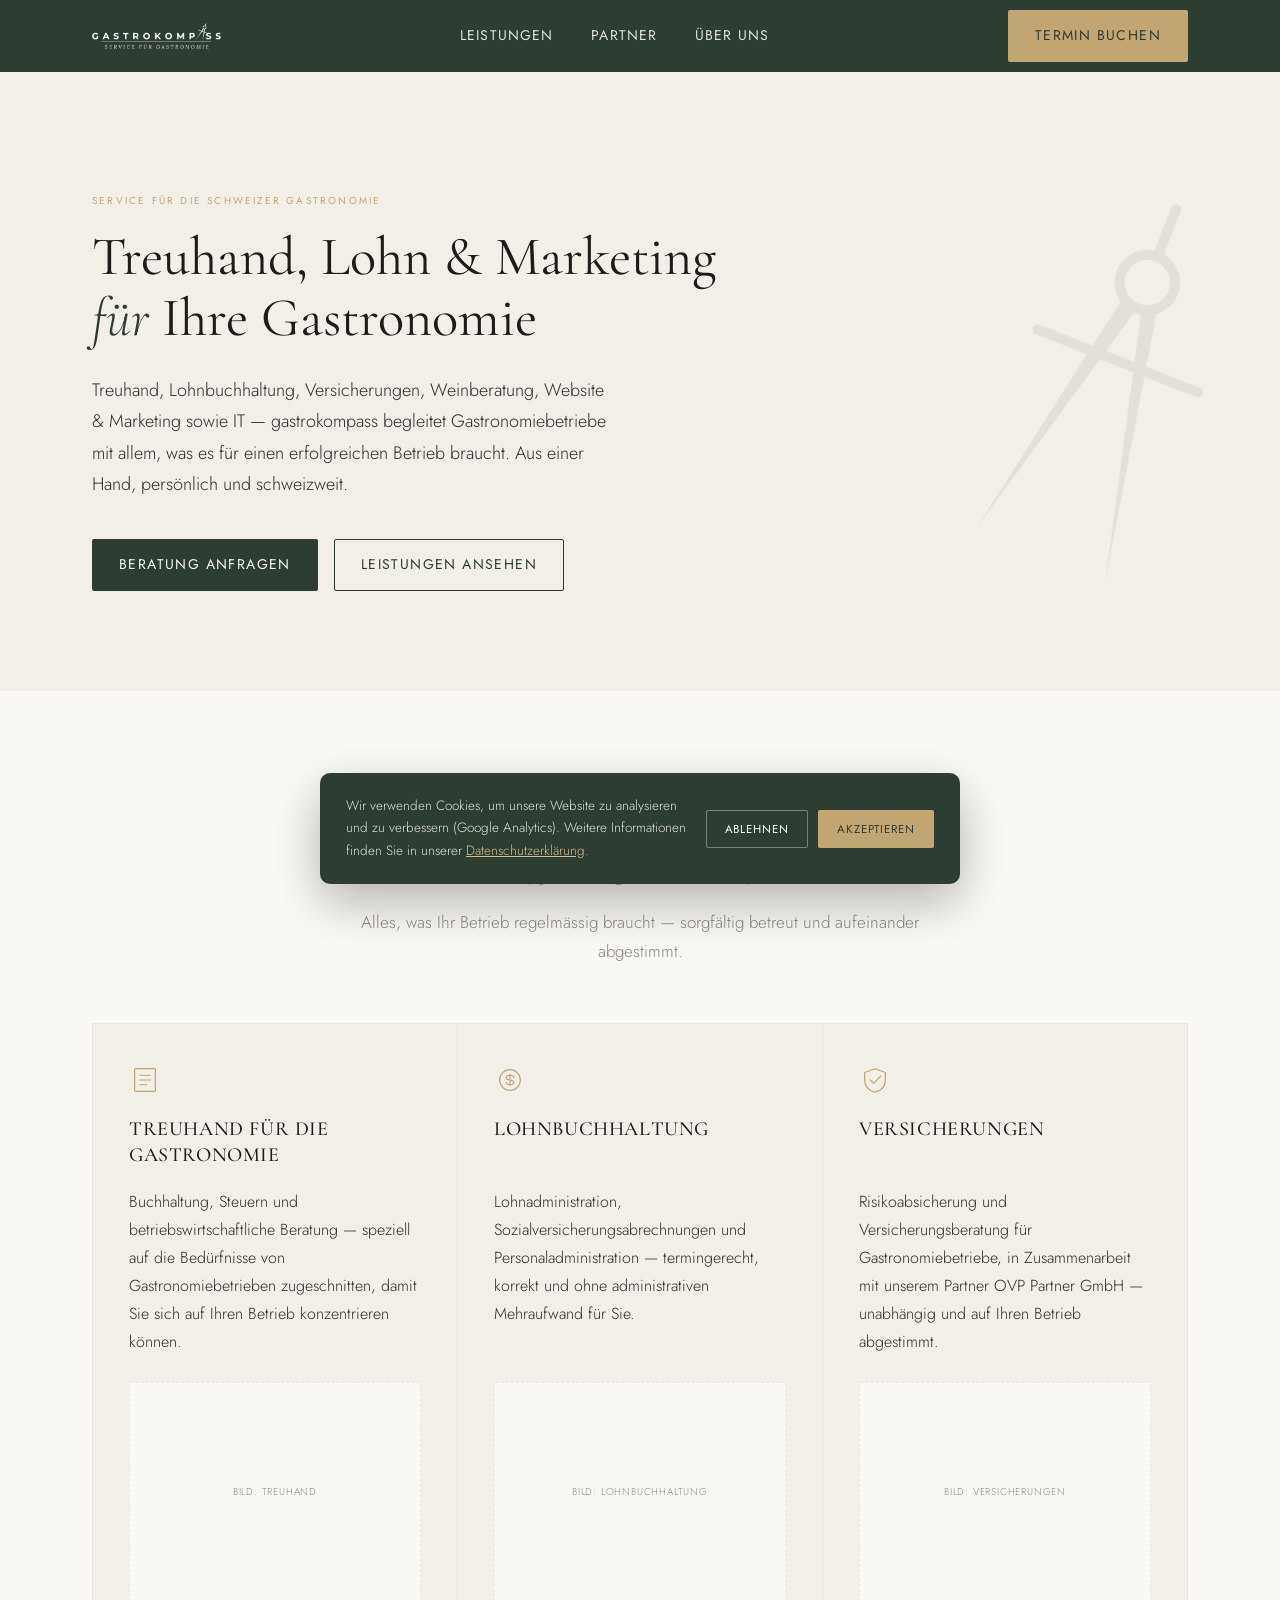
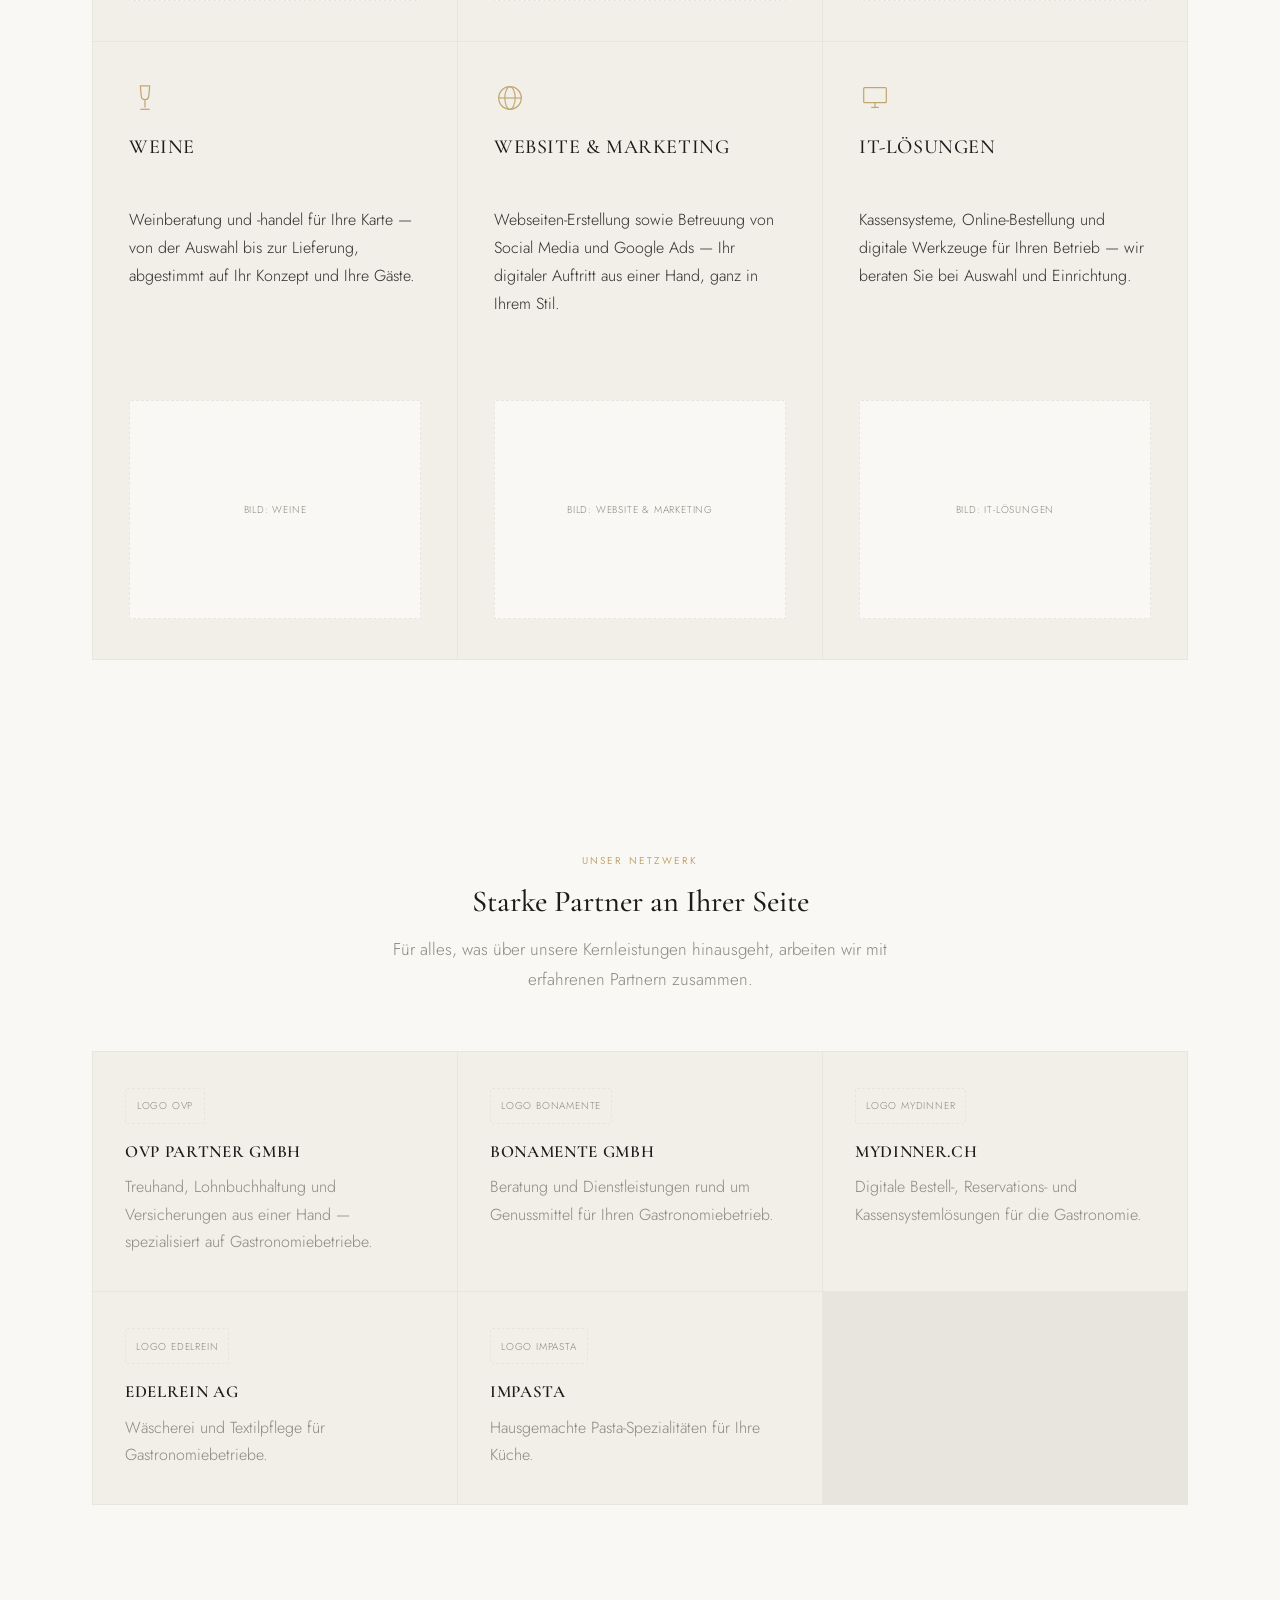
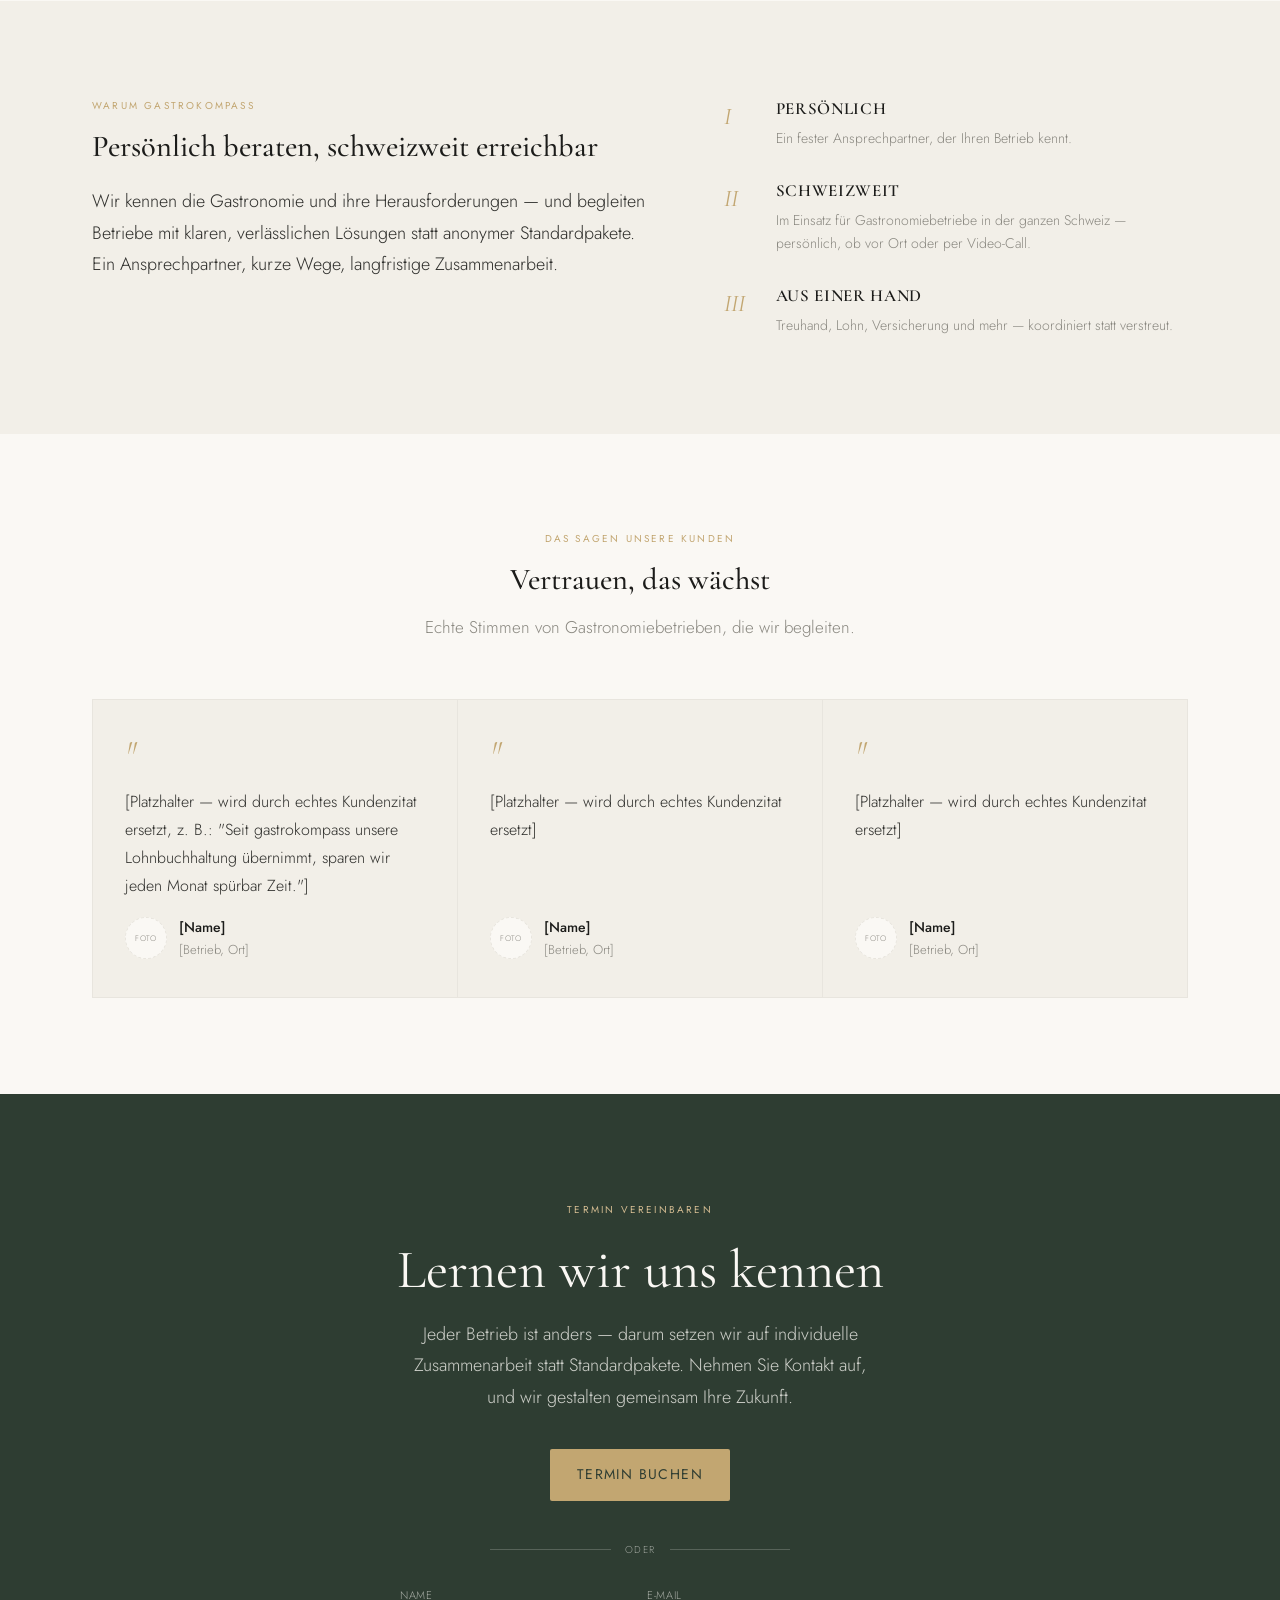
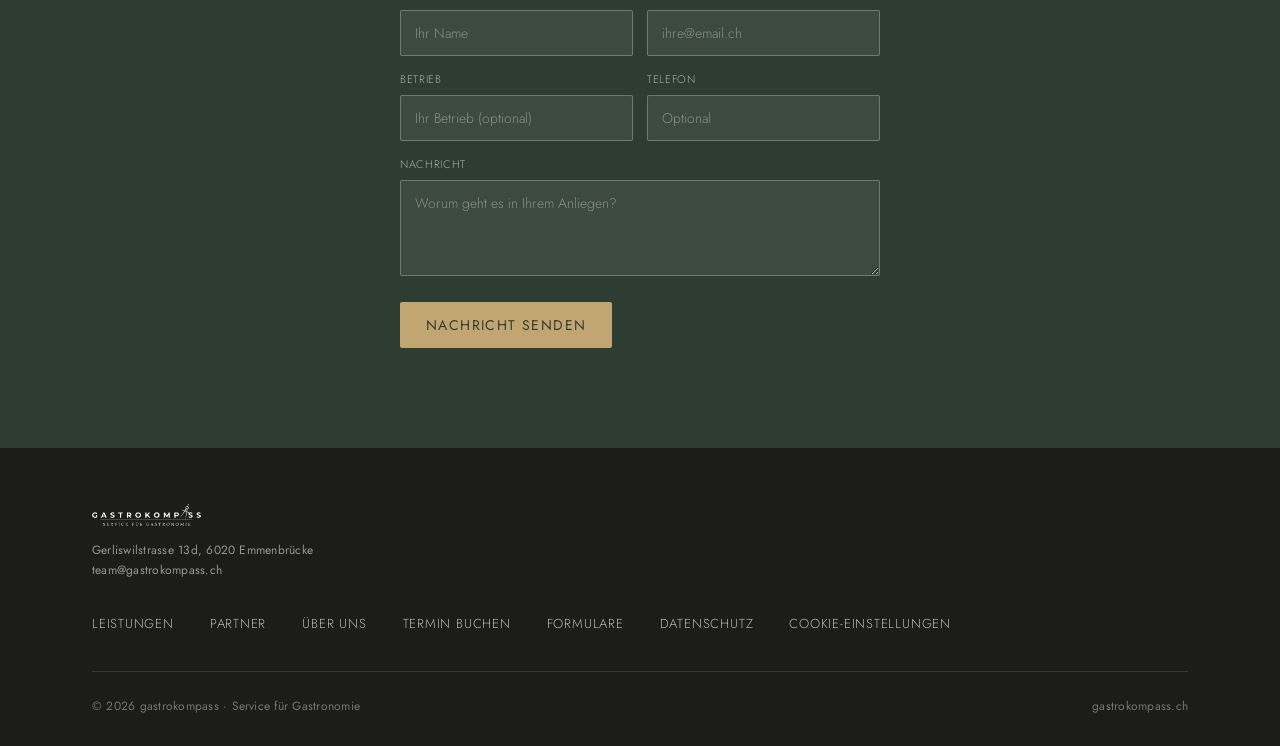
==== index.html @ 67ec02de "Cookie-Consent-Banner ergänzen, Google Analytics erst nach Zustimmung laden - Neuer, eigens gestalte" ====
<!DOCTYPE html>
<html lang="de">
<head>
<meta charset="UTF-8">
<meta name="viewport" content="width=device-width, initial-scale=1.0">
<title>Treuhand, Lohn & Marketing für die Gastronomie | gastrokompass Schweiz</title>
<meta name="description" content="Treuhand, Lohnbuchhaltung, Versicherungen, Weinberatung, Website & Marketing und IT für Gastronomiebetriebe in der ganzen Schweiz — alles aus einer Hand.">
<meta name="geo.region" content="CH">
<meta name="geo.placename" content="Schweiz">
<link rel="canonical" href="https://www.gastrokompass.ch/">
<link rel="icon" type="image/png" href="img/compass.png">

<meta property="og:type" content="website">
<meta property="og:site_name" content="gastrokompass">
<meta property="og:locale" content="de_CH">
<meta property="og:title" content="Treuhand, Lohn & Marketing für die Gastronomie | gastrokompass Schweiz">
<meta property="og:description" content="Treuhand, Lohnbuchhaltung, Versicherungen, Weinberatung, Website & Marketing und IT für Gastronomiebetriebe in der ganzen Schweiz — alles aus einer Hand.">
<meta property="og:url" content="https://www.gastrokompass.ch/">
<meta property="og:image" content="https://www.gastrokompass.ch/img/logo.png">
<meta name="twitter:card" content="summary">
<meta name="twitter:title" content="Treuhand, Lohn & Marketing für die Gastronomie | gastrokompass Schweiz">
<meta name="twitter:description" content="Treuhand, Lohnbuchhaltung, Versicherungen, Weinberatung, Website & Marketing und IT für Gastronomiebetriebe in der ganzen Schweiz — alles aus einer Hand.">
<meta name="twitter:image" content="https://www.gastrokompass.ch/img/logo.png">

<script type="application/ld+json">
{
  "@context": "https://schema.org",
  "@type": "LocalBusiness",
  "name": "gastrokompass",
  "description": "Treuhand, Lohnbuchhaltung, Versicherungen, Weinberatung, Website & Marketing und IT für Gastronomiebetriebe in der ganzen Schweiz.",
  "url": "https://www.gastrokompass.ch/",
  "image": "https://www.gastrokompass.ch/img/logo.png",
  "email": "team@gastrokompass.ch",
  "address": {
    "@type": "PostalAddress",
    "streetAddress": "Gerliswilstrasse 13d",
    "postalCode": "6020",
    "addressLocality": "Emmenbrücke",
    "addressCountry": "CH"
  },
  "areaServed": {
    "@type": "Country",
    "name": "Schweiz"
  },
  "sameAs": []
}
</script>

<link rel="preconnect" href="https://fonts.googleapis.com">
<link rel="preconnect" href="https://fonts.gstatic.com" crossorigin>
<link href="https://fonts.googleapis.com/css2?family=Cormorant+Garamond:ital,wght@0,300;0,400;0,500;0,600;1,300;1,400&family=Jost:wght@200;300;400;500&display=swap" rel="stylesheet">
<link rel="stylesheet" href="css/base.css">
<link rel="stylesheet" href="css/home.css">
<link rel="stylesheet" href="css/cookie-consent.css">
</head>
<body>

<header>
  <div class="wrap nav-inner">
    <a href="index.html" class="logo-link"><img src="img/logo.png" alt="gastrokompass"></a>
    <nav class="primary-nav">
      <a class="nav-link" href="#leistungen">Leistungen</a>
      <a class="nav-link" href="#partner">Partner</a>
      <a class="nav-link" href="#ueber-uns">Über uns</a>
    </nav>
    <div class="nav-cta">
      <a class="btn btn-accent" href="#termin">Termin buchen</a>
      <button class="burger" id="burgerBtn" aria-label="Menü öffnen">
        <span></span><span></span><span></span>
      </button>
    </div>
  </div>
  <div class="mobile-panel" id="mobilePanel">
    <a href="#leistungen">Leistungen</a>
    <a href="#partner">Partner</a>
    <a href="#ueber-uns">Über uns</a>
    <a href="#termin">Termin buchen</a>
  </div>
</header>

<!-- HERO -->
<section class="hero">
  <div class="wrap">
    <div class="hero-inner">
      <span class="eyebrow">Service für die Schweizer Gastronomie</span>
      <h1 class="display">Treuhand, Lohn &amp; Marketing <em>für</em> Ihre Gastronomie</h1>
      <p class="lead">Treuhand, Lohnbuchhaltung, Versicherungen, Weinberatung, Website &amp; Marketing sowie IT — gastrokompass begleitet Gastronomiebetriebe mit allem, was es für einen erfolgreichen Betrieb braucht. Aus einer Hand, persönlich und schweizweit.</p>
      <div class="hero-ctas">
        <a href="#termin" class="btn btn-primary">Beratung anfragen</a>
        <a href="#leistungen" class="btn btn-primary-outline">Leistungen ansehen</a>
      </div>
    </div>
  </div>
  <img class="hero-compass" src="img/compass.png" alt="Gastrokompass Zirkel-Symbol">
</section>

<!-- LEISTUNGEN -->
<section class="block alt" id="leistungen">
  <div class="wrap">
    <div class="section-head block-heading">
      <span class="eyebrow">Unsere Dienstleistungen</span>
      <h2 class="heading-section">Sechs Kernleistungen, ein Ansprechpartner</h2>
      <p class="lead">Alles, was Ihr Betrieb regelmässig braucht — sorgfältig betreut und aufeinander abgestimmt.</p>
    </div>

    <div class="services-grid">
      <div class="service-card">
        <svg class="icon" viewBox="0 0 34 34" fill="none" xmlns="http://www.w3.org/2000/svg">
          <rect x="6" y="5" width="22" height="24" rx="1" stroke="currentColor" stroke-width="1.3"/>
          <line x1="11" y1="12" x2="23" y2="12" stroke="currentColor" stroke-width="1.1"/>
          <line x1="11" y1="17" x2="23" y2="17" stroke="currentColor" stroke-width="1.1"/>
          <line x1="11" y1="22" x2="19" y2="22" stroke="currentColor" stroke-width="1.1"/>
        </svg>
        <h3 class="heading-card">Treuhand für die Gastronomie</h3>
        <p>Buchhaltung, Steuern und betriebswirtschaftliche Beratung — speziell auf die Bedürfnisse von Gastronomiebetrieben zugeschnitten, damit Sie sich auf Ihren Betrieb konzentrieren können.</p>
        <div class="img-slot"><span>Bild: Treuhand</span></div>
      </div>

      <div class="service-card">
        <svg class="icon" viewBox="0 0 34 34" fill="none" xmlns="http://www.w3.org/2000/svg">
          <circle cx="17" cy="17" r="11" stroke="currentColor" stroke-width="1.3"/>
          <path d="M17 11v12M21 14.5c0-1.9-1.8-2.5-4-2.5s-4 .8-4 2.5 1.8 2.2 4 2.5 4 .8 4 2.5-1.8 2.5-4 2.5-4-.8-4-2.5" stroke="currentColor" stroke-width="1.2" stroke-linecap="round"/>
        </svg>
        <h3 class="heading-card">Lohnbuchhaltung</h3>
        <p>Lohnadministration, Sozialversicherungsabrechnungen und Personaladministration — termingerecht, korrekt und ohne administrativen Mehraufwand für Sie.</p>
        <div class="img-slot"><span>Bild: Lohnbuchhaltung</span></div>
      </div>

      <div class="service-card">
        <svg class="icon" viewBox="0 0 34 34" fill="none" xmlns="http://www.w3.org/2000/svg">
          <path d="M17 5l11 4v8c0 7-4.7 11.4-11 13-6.3-1.6-11-6-11-13V9l11-4z" stroke="currentColor" stroke-width="1.3" stroke-linejoin="round"/>
          <path d="M12 17l3.5 3.5L23 13" stroke="currentColor" stroke-width="1.2" stroke-linecap="round" stroke-linejoin="round"/>
        </svg>
        <h3 class="heading-card">Versicherungen</h3>
        <p>Risikoabsicherung und Versicherungsberatung für Gastronomiebetriebe, in Zusammenarbeit mit unserem Partner OVP Partner GmbH — unabhängig und auf Ihren Betrieb abgestimmt.</p>
        <div class="img-slot"><span>Bild: Versicherungen</span></div>
      </div>

      <div class="service-card">
        <svg class="icon" viewBox="0 0 34 34" fill="none" xmlns="http://www.w3.org/2000/svg">
          <path d="M12 4h10l-1 11a4 4 0 01-4 3.6A4 4 0 0113 15L12 4z" stroke="currentColor" stroke-width="1.3" stroke-linejoin="round"/>
          <line x1="17" y1="18.6" x2="17" y2="27" stroke="currentColor" stroke-width="1.3"/>
          <line x1="12" y1="29" x2="22" y2="29" stroke="currentColor" stroke-width="1.3"/>
        </svg>
        <h3 class="heading-card">Weine</h3>
        <p>Weinberatung und -handel für Ihre Karte — von der Auswahl bis zur Lieferung, abgestimmt auf Ihr Konzept und Ihre Gäste.</p>
        <div class="img-slot"><span>Bild: Weine</span></div>
      </div>

      <div class="service-card">
        <svg class="icon" viewBox="0 0 34 34" fill="none" xmlns="http://www.w3.org/2000/svg">
          <circle cx="17" cy="17" r="12" stroke="currentColor" stroke-width="1.3"/>
          <ellipse cx="17" cy="17" rx="5.5" ry="12" stroke="currentColor" stroke-width="1.2"/>
          <line x1="5" y1="17" x2="29" y2="17" stroke="currentColor" stroke-width="1.2"/>
        </svg>
        <h3 class="heading-card">Website &amp; Marketing</h3>
        <p>Webseiten-Erstellung sowie Betreuung von Social Media und Google Ads — Ihr digitaler Auftritt aus einer Hand, ganz in Ihrem Stil.</p>
        <div class="img-slot"><span>Bild: Website &amp; Marketing</span></div>
      </div>

      <div class="service-card">
        <svg class="icon" viewBox="0 0 34 34" fill="none" xmlns="http://www.w3.org/2000/svg">
          <rect x="5" y="6" width="24" height="16" rx="1" stroke="currentColor" stroke-width="1.3"/>
          <line x1="13" y1="27" x2="21" y2="27" stroke="currentColor" stroke-width="1.3"/>
          <line x1="17" y1="22" x2="17" y2="27" stroke="currentColor" stroke-width="1.3"/>
        </svg>
        <h3 class="heading-card">IT-Lösungen</h3>
        <p>Kassensysteme, Online-Bestellung und digitale Werkzeuge für Ihren Betrieb — wir beraten Sie bei Auswahl und Einrichtung.</p>
        <div class="img-slot"><span>Bild: IT-Lösungen</span></div>
      </div>
    </div>
  </div>
</section>

<!-- PARTNER -->
<section class="block alt" id="partner">
  <div class="wrap">
    <div class="section-head">
      <span class="eyebrow">Unser Netzwerk</span>
      <h2 class="heading-section">Starke Partner an Ihrer Seite</h2>
      <p class="lead">Für alles, was über unsere Kernleistungen hinausgeht, arbeiten wir mit erfahrenen Partnern zusammen.</p>
    </div>
    <div class="partner-grid">
      <a class="partner-card" href="https://www.ovp-partner.ch" target="_blank" rel="noopener">
        <div class="partner-logo-placeholder">Logo OVP</div>
        <h3 class="h3">OVP Partner GmbH</h3>
        <p>Treuhand, Lohnbuchhaltung und Versicherungen aus einer Hand — spezialisiert auf Gastronomiebetriebe.</p>
      </a>
      <a class="partner-card" href="https://bona-mente.ch" target="_blank" rel="noopener">
        <div class="partner-logo-placeholder">Logo Bonamente</div>
        <h3 class="h3">Bonamente GmbH</h3>
        <p>Beratung und Dienstleistungen rund um Genussmittel für Ihren Gastronomiebetrieb.</p>
      </a>
      <a class="partner-card" href="https://mydinner.ch" target="_blank" rel="noopener">
        <div class="partner-logo-placeholder">Logo mydinner</div>
        <h3 class="h3">mydinner.ch</h3>
        <p>Digitale Bestell-, Reservations- und Kassensystemlösungen für die Gastronomie.</p>
      </a>
      <a class="partner-card" href="https://www.waescherei-edelrein.ch/de" target="_blank" rel="noopener">
        <div class="partner-logo-placeholder">Logo Edelrein</div>
        <h3 class="h3">Edelrein AG</h3>
        <p>Wäscherei und Textilpflege für Gastronomiebetriebe.</p>
      </a>
      <div class="partner-card">
        <div class="partner-logo-placeholder">Logo Impasta</div>
        <h3 class="h3">Impasta</h3>
        <p>Hausgemachte Pasta-Spezialitäten für Ihre Küche.</p>
      </div>
    </div>
  </div>
</section>

<!-- ÜBER UNS -->
<section class="block" id="ueber-uns">
  <div class="wrap">
    <div class="about-grid">
      <div>
        <span class="eyebrow" style="display:block; margin-bottom:14px;">Warum gastrokompass</span>
        <h2 class="heading-section">Persönlich beraten, schweizweit erreichbar</h2>
        <p class="lead" style="margin-top:18px;">Wir kennen die Gastronomie und ihre Herausforderungen — und begleiten Betriebe mit klaren, verlässlichen Lösungen statt anonymer Standardpakete. Ein Ansprechpartner, kurze Wege, langfristige Zusammenarbeit.</p>
      </div>
      <div class="value-list">
        <div class="value-item">
          <span class="num">I</span>
          <div>
            <h3 class="h3">Persönlich</h3>
            <p>Ein fester Ansprechpartner, der Ihren Betrieb kennt.</p>
          </div>
        </div>
        <div class="value-item">
          <span class="num">II</span>
          <div>
            <h3 class="h3">Schweizweit</h3>
            <p>Im Einsatz für Gastronomiebetriebe in der ganzen Schweiz — persönlich, ob vor Ort oder per Video-Call.</p>
          </div>
        </div>
        <div class="value-item">
          <span class="num">III</span>
          <div>
            <h3 class="h3">Aus einer Hand</h3>
            <p>Treuhand, Lohn, Versicherung und mehr — koordiniert statt verstreut.</p>
          </div>
        </div>
      </div>
    </div>
  </div>
</section>

<!-- TESTIMONIALS -->
<section class="block alt" id="referenzen">
  <div class="wrap">
    <div class="section-head">
      <span class="eyebrow">Das sagen unsere Kunden</span>
      <h2 class="heading-section">Vertrauen, das wächst</h2>
      <p class="lead">Echte Stimmen von Gastronomiebetrieben, die wir begleiten.</p>
    </div>
    <div class="testimonial-grid">
      <div class="testimonial-card">
        <span class="testimonial-quote-mark">"</span>
        <p class="testimonial-text">[Platzhalter — wird durch echtes Kundenzitat ersetzt, z. B.: "Seit gastrokompass unsere Lohnbuchhaltung übernimmt, sparen wir jeden Monat spürbar Zeit."]</p>
        <div class="testimonial-attribution">
          <div class="testimonial-avatar"><span>Foto</span></div>
          <div>
            <div class="testimonial-name">[Name]</div>
            <div class="testimonial-meta">[Betrieb, Ort]</div>
          </div>
        </div>
      </div>
      <div class="testimonial-card">
        <span class="testimonial-quote-mark">"</span>
        <p class="testimonial-text">[Platzhalter — wird durch echtes Kundenzitat ersetzt]</p>
        <div class="testimonial-attribution">
          <div class="testimonial-avatar"><span>Foto</span></div>
          <div>
            <div class="testimonial-name">[Name]</div>
            <div class="testimonial-meta">[Betrieb, Ort]</div>
          </div>
        </div>
      </div>
      <div class="testimonial-card">
        <span class="testimonial-quote-mark">"</span>
        <p class="testimonial-text">[Platzhalter — wird durch echtes Kundenzitat ersetzt]</p>
        <div class="testimonial-attribution">
          <div class="testimonial-avatar"><span>Foto</span></div>
          <div>
            <div class="testimonial-name">[Name]</div>
            <div class="testimonial-meta">[Betrieb, Ort]</div>
          </div>
        </div>
      </div>
    </div>
  </div>
</section>

<!-- TERMIN -->
<section class="termin-section" id="termin">
  <div class="wrap">
    <span class="eyebrow">Termin vereinbaren</span>
    <h2 class="display">Lernen wir uns kennen</h2>
    <p class="lead">Jeder Betrieb ist anders — darum setzen wir auf individuelle Zusammenarbeit statt Standardpakete. Nehmen Sie Kontakt auf, und wir gestalten gemeinsam Ihre Zukunft.</p>
    <div class="termin-ctas">
      <a href="https://calendar.app.google/rHeWn8AhMSSerVUW8" target="_blank" rel="noopener" class="btn btn-on-dark">Termin buchen</a>
    </div>

    <div class="termin-divider">
      <span class="line"></span><span>oder</span><span class="line"></span>
    </div>

    <div id="formSuccess" class="form-success" style="display:none;">
      Danke für Ihre Nachricht! Wir melden uns in Kürze bei Ihnen.
    </div>
    <div id="formError" class="form-error" style="display:none;">
      Es gab ein Problem mit Ihrer Anfrage. Bitte prüfen Sie Ihre Eingaben und
      versuchen Sie es erneut, oder schreiben Sie uns direkt an
      <a href="mailto:team@gastrokompass.ch">team@gastrokompass.ch</a>.
    </div>

    <form class="contact-form" id="contactForm" action="send-mail.php" method="POST">
      <input class="hp-field" type="text" name="website" tabindex="-1" autocomplete="off">
      <input type="hidden" name="ts" id="cf-ts">
      <div class="form-row">
        <div>
          <label for="cf-name">Name</label>
          <input type="text" id="cf-name" name="name" placeholder="Ihr Name" required>
        </div>
        <div>
          <label for="cf-email">E-Mail</label>
          <input type="email" id="cf-email" name="email" placeholder="ihre@email.ch" required>
        </div>
      </div>
      <div class="form-row">
        <div>
          <label for="cf-betrieb">Betrieb</label>
          <input type="text" id="cf-betrieb" name="betrieb" placeholder="Ihr Betrieb (optional)">
        </div>
        <div>
          <label for="cf-telefon">Telefon</label>
          <input type="tel" id="cf-telefon" name="telefon" placeholder="Optional">
        </div>
      </div>
      <div>
        <label for="cf-message">Nachricht</label>
        <textarea id="cf-message" name="message" placeholder="Worum geht es in Ihrem Anliegen?" required></textarea>
      </div>
      <button type="submit" class="btn btn-on-dark">Nachricht senden</button>
    </form>
  </div>
</section>

<!-- FOOTER -->
<footer>
  <div class="wrap">
    <div class="footer-top">
      <div class="footer-col">
        <div class="footer-logo"><img src="img/logo.png" alt="gastrokompass"></div>
        <p class="caption">Gerliswilstrasse 13d, 6020 Emmenbrücke<br>team@gastrokompass.ch</p>
      </div>
      <nav class="footer-nav">
        <a href="#leistungen">Leistungen</a>
        <a href="#partner">Partner</a>
        <a href="#ueber-uns">Über uns</a>
        <a href="#termin">Termin buchen</a>
        <a href="formulare.html">Formulare</a>
        <a href="datenschutz.html">Datenschutz</a>
        <a href="#" class="cookie-settings-link">Cookie-Einstellungen</a>
      </nav>
    </div>
    <div class="footer-bottom">
      <span class="caption">© <span id="copyrightYear">2026</span> gastrokompass · Service für Gastronomie</span>
      <span class="caption">gastrokompass.ch</span>
    </div>
  </div>
</footer>

<script src="js/base.js"></script>
<script src="js/home.js"></script>
<script src="js/consent.js"></script>

</body>
</html>
---- css/base.css ----
/* ==========================================================================
   gastrokompass — base.css
   Geteilte Basis für alle Seiten: Variablen, Typografie, Header, Buttons, Footer
   ========================================================================== */

:root{
  --primary:#2E3D32;
  --primary-hover:#3D5244;
  --primary-light:#EEF2EE;
  --accent:#C2A671;
  --accent-light:#D4BC92;
  --accent-surface:#F7F0E4;
  --black:#1C1C1A;
  --black-soft:#2E2E2B;
  --gray-mid:#8A8880;
  --gray-light:#E8E5DE;
  --white-warm:#F2EFE8;
  --white-pure:#FAF8F4;

  --font-display:'Cormorant Garamond', serif;
  --font-body:'Jost', sans-serif;

  --max-w:1160px;
}

*{ box-sizing:border-box; }
html{ scroll-behavior:smooth; }
body{
  margin:0;
  background:var(--white-warm);
  color:var(--black);
  font-family:var(--font-body);
  font-weight:300;
  font-size:16px;
  line-height:1.7;
  -webkit-font-smoothing:antialiased;
}
img{ max-width:100%; display:block; }
a{ color:inherit; text-decoration:none; }
section{ scroll-margin-top:84px; }

.wrap{
  max-width:var(--max-w);
  margin:0 auto;
  padding:0 32px;
}

/* ===== TYPOGRAFIE ===== */
.eyebrow{
  font-family:var(--font-body);
  font-weight:400;
  font-size:10px;
  letter-spacing:0.22em;
  text-transform:uppercase;
  color:var(--accent);
}
.display{
  font-family:var(--font-display);
  font-weight:400;
  font-size:clamp(2.1rem, 4.4vw, 3.4rem);
  line-height:1.12;
  color:var(--black);
  margin:0;
}
.display em{
  font-style:italic;
  font-weight:300;
  color:var(--primary);
}
.heading-section{
  font-family:var(--font-display);
  font-weight:500;
  font-size:clamp(1.6rem, 2.6vw, 1.9rem);
  line-height:1.25;
  color:var(--black);
  margin:0;
}
.heading-card{
  font-family:var(--font-display);
  font-weight:500;
  font-size:1.25rem;
  line-height:1.3;
  color:var(--black);
  text-transform:uppercase;
  letter-spacing:0.03em;
  margin:0;
}
.h3{
  font-family:var(--font-display);
  font-weight:600;
  font-size:1.0625rem;
  line-height:1.4;
  color:var(--black);
  text-transform:uppercase;
  letter-spacing:0.04em;
  margin:0;
}
.lead{
  font-family:var(--font-body);
  font-weight:300;
  font-size:1.125rem;
  line-height:1.75;
  color:var(--black-soft);
}
p{ margin:0; }
.caption{
  font-family:var(--font-body);
  font-weight:400;
  font-size:12px;
  color:var(--gray-mid);
  letter-spacing:0.02em;
}

/* ===== SECTION-RAHMEN (wiederverwendbar) ===== */
.section-head{
  text-align:center;
  max-width:560px;
  margin:0 auto 56px;
}
.section-head .eyebrow{ display:block; margin-bottom:14px; }
.section-head .heading-section{ margin-bottom:14px; }
.section-head .lead{ color:var(--gray-mid); font-size:1.0625rem; }

section.block{ padding:96px 0; }
section.block.tight{ padding:72px 0; }
section.block.alt{ background:var(--white-pure); }

/* ===== HEADER / NAV ===== */
header{
  position:sticky;
  top:0;
  z-index:100;
  background:var(--primary);
}
.nav-inner{
  display:flex;
  align-items:center;
  justify-content:space-between;
  height:72px;
}
.logo-link img{ height:26px; width:auto; filter:brightness(0) invert(1); }
nav.primary-nav{
  display:flex;
  align-items:center;
  gap:38px;
}
nav.primary-nav a.nav-link{
  font-family:var(--font-body);
  font-weight:400;
  font-size:14px;
  letter-spacing:0.08em;
  text-transform:uppercase;
  color:var(--white-pure);
  opacity:0.88;
  transition:opacity .2s ease, color .2s ease;
  white-space:nowrap;
}
nav.primary-nav a.nav-link:hover{ opacity:1; color:var(--accent-light); }

/* ===== BUTTONS ===== */
.btn{
  display:inline-flex;
  align-items:center;
  justify-content:center;
  gap:8px;
  font-family:var(--font-body);
  font-weight:400;
  font-size:14px;
  letter-spacing:0.1em;
  text-transform:uppercase;
  padding:13px 26px;
  border-radius:2px;
  border:1px solid transparent;
  cursor:pointer;
  transition:background .2s ease, color .2s ease, border-color .2s ease;
  white-space:nowrap;
}
.btn-primary{ background:var(--primary); color:var(--white-pure); }
.btn-primary:hover{ background:var(--primary-hover); }
.btn-primary-outline{ background:transparent; color:var(--primary); border-color:var(--primary); }
.btn-primary-outline:hover{ background:var(--primary); color:var(--white-pure); }
.btn-accent{ background:var(--accent); color:var(--primary); }
.btn-accent:hover{ background:var(--accent-light); }
.btn-on-dark{ background:var(--accent); color:var(--primary); }
.btn-on-dark:hover{ background:var(--accent-light); }
.btn-ghost-on-dark{ background:transparent; color:var(--white-pure); border-color:rgba(250,248,244,0.4); }
.btn-ghost-on-dark:hover{ border-color:var(--white-pure); }

.nav-cta{ display:flex; align-items:center; gap:18px; }
.burger{
  display:none;
  background:none;
  border:none;
  cursor:pointer;
  padding:6px;
  flex-direction:column;
  gap:5px;
}
.burger span{ width:22px; height:1px; background:var(--white-pure); display:block; }

.mobile-panel{
  display:none;
  flex-direction:column;
  gap:0;
  background:var(--primary-hover);
  overflow:hidden;
  max-height:0;
  transition:max-height .3s ease;
}
.mobile-panel a{
  padding:16px 32px;
  font-family:var(--font-body);
  font-size:14px;
  letter-spacing:0.04em;
  text-transform:uppercase;
  color:var(--white-pure);
  border-top:1px solid rgba(250,248,244,0.12);
}
.mobile-panel.open{ max-height:400px; }

@media (max-width:860px){
  nav.primary-nav{ display:none; }
  .nav-cta .btn-accent{ padding:9px 16px; font-size:11px; }
  .burger{ display:flex; }
  .mobile-panel{ display:flex; }
}

/* ===== FOOTER ===== */
footer{ background:var(--black); padding:56px 0 30px; }
.footer-top{
  display:flex;
  justify-content:space-between;
  align-items:flex-start;
  flex-wrap:wrap;
  gap:32px;
  padding-bottom:36px;
  border-bottom:1px solid rgba(250,248,244,0.12);
}
.footer-logo img{ height:22px; filter:brightness(0) invert(1); margin-bottom:14px; }
.footer-col .caption{ color:rgba(250,248,244,0.55); }
.footer-nav{ display:flex; gap:36px; flex-wrap:wrap; }
.footer-nav a{
  font-family:var(--font-body);
  font-size:13px;
  letter-spacing:0.06em;
  text-transform:uppercase;
  color:rgba(250,248,244,0.7);
}
.footer-nav a:hover{ color:var(--accent-light); }
.footer-bottom{
  display:flex;
  justify-content:space-between;
  flex-wrap:wrap;
  gap:10px;
  padding-top:24px;
}
.footer-bottom .caption{ color:rgba(250,248,244,0.4); }
---- css/home.css ----
/* ==========================================================================
   gastrokompass — home.css
   Nur für die Startseite (index.html): Hero, Leistungen, Partner,
   Über uns, Testimonials, Termin/Kontakt
   ========================================================================== */

/* ===== HERO ===== */
.hero{
  position:relative;
  padding:120px 0 100px;
  overflow:hidden;
  background:var(--white-warm);
}
.hero-inner{
  max-width:680px;
}
.hero .eyebrow{ margin-bottom:18px; display:block; }
.hero .display{ margin-bottom:26px; }
.hero .lead{ margin-bottom:38px; max-width:520px; }
.hero-ctas{ display:flex; gap:16px; flex-wrap:wrap; }

.hero-compass{
  position:absolute;
  right:-40px;
  top:50%;
  transform:translateY(-50%);
  width:420px;
  height:420px;
  object-fit:contain;
  opacity:0.06;
  pointer-events:none;
}
@media (max-width:1000px){ .hero-compass{ display:none; } }

/* ===== LEISTUNGEN ===== */
.services-grid{
  display:grid;
  grid-template-columns:repeat(3, 1fr);
  gap:1px;
  background:var(--gray-light);
  border:1px solid var(--gray-light);
}
.service-card{
  background:var(--white-warm);
  padding:40px 36px;
  display:flex;
  flex-direction:column;
  gap:16px;
}
.service-card .icon{ width:32px; height:32px; color:var(--accent); }
.service-card .heading-card{ margin-top:4px; min-height:56px; }
.service-card p{ color:var(--black-soft); font-size:16px; line-height:1.75; min-height:170px; }
.service-card .img-slot{
  margin-top:8px;
  aspect-ratio:4/3;
  width:100%;
  border:1px dashed var(--gray-light);
  border-radius:2px;
  display:flex;
  align-items:center;
  justify-content:center;
  background:var(--white-pure);
}
.service-card .img-slot span{
  font-family:var(--font-body);
  font-size:10px;
  letter-spacing:0.08em;
  text-transform:uppercase;
  color:var(--gray-mid);
}
.block-heading .heading-section{ text-transform:uppercase; letter-spacing:0.025em; }
@media (max-width:900px){ .services-grid{ grid-template-columns:repeat(2, 1fr); } }
@media (max-width:560px){
  .services-grid{ grid-template-columns:1fr; }
  .service-card .heading-card, .service-card p{ min-height:auto; }
}

/* ===== PARTNER ===== */
.partner-grid{
  display:grid;
  grid-template-columns:repeat(3, 1fr);
  gap:1px;
  background:var(--gray-light);
  border:1px solid var(--gray-light);
}
.partner-card{
  background:var(--white-warm);
  padding:36px 32px;
  display:block;
  color:inherit;
  text-decoration:none;
  transition:background .2s ease;
}
.partner-card:hover{ background:var(--accent-surface); }
.partner-logo{
  height:36px;
  display:flex;
  align-items:center;
  margin-bottom:16px;
}
.partner-logo img{ height:100%; width:auto; max-width:140px; object-fit:contain; object-position:left center; }
.partner-logo-placeholder{
  height:36px;
  width:fit-content;
  min-width:80px;
  padding:0 10px;
  display:flex;
  align-items:center;
  justify-content:center;
  border:1px dashed var(--gray-light);
  border-radius:2px;
  font-family:var(--font-body);
  font-size:10px;
  letter-spacing:0.08em;
  text-transform:uppercase;
  color:var(--gray-mid);
  margin-bottom:16px;
}
.partner-card .h3{ margin-bottom:10px; }
.partner-card p{ font-size:16px; color:var(--gray-mid); line-height:1.7; }
@media (max-width:760px){ .partner-grid{ grid-template-columns:1fr 1fr; } }
@media (max-width:520px){ .partner-grid{ grid-template-columns:1fr; } }

/* ===== ÜBER UNS ===== */
.about-grid{
  display:grid;
  grid-template-columns:1.1fr 0.9fr;
  gap:64px;
  align-items:start;
}
.about-grid .heading-section{ margin-bottom:20px; }
.about-grid .lead{ color:var(--black-soft); margin-bottom:0; }
.value-list{ display:flex; flex-direction:column; gap:28px; }
.value-item{ display:flex; gap:18px; }
.value-item .num{
  font-family:var(--font-display);
  font-style:italic;
  font-weight:400;
  font-size:1.5rem;
  color:var(--accent);
  flex-shrink:0;
  width:34px;
}
.value-item h3{ margin-bottom:6px; }
.value-item p{ font-size:14px; color:var(--gray-mid); }
@media (max-width:760px){ .about-grid{ grid-template-columns:1fr; gap:44px; } }

/* ===== TESTIMONIALS ===== */
.testimonial-grid{
  display:grid;
  grid-template-columns:repeat(3, 1fr);
  gap:1px;
  background:var(--gray-light);
  border:1px solid var(--gray-light);
}
.testimonial-card{
  background:var(--white-warm);
  padding:36px 32px;
  display:flex;
  flex-direction:column;
  gap:16px;
}
.testimonial-quote-mark{
  font-family:var(--font-display);
  font-style:italic;
  font-size:2.25rem;
  line-height:1;
  color:var(--accent);
}
.testimonial-text{
  font-family:var(--font-body);
  font-weight:300;
  font-size:16px;
  line-height:1.75;
  color:var(--black-soft);
  flex:1;
}
.testimonial-attribution{ display:flex; align-items:center; gap:12px; }
.testimonial-avatar{
  width:42px; height:42px; border-radius:50%;
  border:1px dashed var(--gray-light);
  display:flex; align-items:center; justify-content:center;
  flex-shrink:0; background:var(--white-pure);
}
.testimonial-avatar span{
  font-family:var(--font-body); font-size:8px; letter-spacing:0.05em;
  text-transform:uppercase; color:var(--gray-mid); text-align:center;
}
.testimonial-name{ font-family:var(--font-body); font-weight:500; font-size:14px; color:var(--black); }
.testimonial-meta{ font-family:var(--font-body); font-weight:300; font-size:13px; color:var(--gray-mid); }
@media (max-width:760px){ .testimonial-grid{ grid-template-columns:1fr; } }

/* ===== TERMIN / CTA ===== */
.termin-section{
  background:var(--primary);
  padding:100px 0;
  text-align:center;
  position:relative;
}
.termin-section .eyebrow{ color:var(--accent-light); }
.termin-section .display{ color:var(--white-pure); margin:18px 0 18px; }
.termin-section .lead{ color:rgba(250,248,244,0.78); max-width:480px; margin:0 auto 36px; }
.termin-ctas{ display:flex; gap:16px; justify-content:center; flex-wrap:wrap; }

.termin-divider{
  display:flex; align-items:center; gap:14px;
  max-width:300px; margin:40px auto 28px;
}
.termin-divider .line{ flex:1; height:1px; background:rgba(250,248,244,0.2); }
.termin-divider span{
  font-family:var(--font-body); font-size:10px; letter-spacing:0.15em;
  text-transform:uppercase; color:rgba(250,248,244,0.55);
}

.contact-form{
  max-width:480px; margin:0 auto; text-align:left;
  display:flex; flex-direction:column; gap:14px;
}
.contact-form .form-row{ display:flex; gap:14px; }
.contact-form .form-row > *{ flex:1; min-width:0; }
.contact-form label{
  display:block; font-family:var(--font-body); font-size:11px;
  letter-spacing:0.06em; text-transform:uppercase;
  color:rgba(250,248,244,0.6); margin-bottom:6px;
}
.contact-form input, .contact-form textarea{
  width:100%; padding:12px 14px; border-radius:2px;
  border:1px solid rgba(250,248,244,0.28);
  background:rgba(250,248,244,0.07);
  color:var(--white-pure);
  font-family:var(--font-body); font-weight:300; font-size:14px;
}
.contact-form input::placeholder, .contact-form textarea::placeholder{ color:rgba(250,248,244,0.4); }
.contact-form input:focus, .contact-form textarea:focus{
  outline:none; border-color:var(--accent); background:rgba(250,248,244,0.12);
}
.contact-form textarea{ resize:vertical; min-height:96px; }
.contact-form button[type="submit"]{ border:none; margin-top:4px; align-self:flex-start; }
.hp-field{ position:absolute; left:-9999px; opacity:0; }
.form-success, .form-error{
  max-width:480px; margin:0 auto; padding:20px 24px;
  border:1px solid rgba(250,248,244,0.3); border-radius:2px;
  color:var(--white-pure); font-family:var(--font-body); font-size:14px;
}
.form-error{ border-color:rgba(220,120,110,0.6); }
.form-error a{ color:inherit; text-decoration:underline; }
---- css/cookie-consent.css ----
/* ==========================================================================
   gastrokompass — cookie-consent.css
   Cookie-Consent-Banner, auf allen Seiten eingebunden
   ========================================================================== */

.cookie-consent{
  position:fixed;
  left:16px;
  right:16px;
  bottom:16px;
  z-index:200;
  display:flex;
  justify-content:center;
  pointer-events:none;
}
.cookie-consent-inner{
  pointer-events:auto;
  width:100%;
  max-width:640px;
  background:var(--primary);
  color:var(--white-pure);
  border-radius:10px;
  box-shadow:0 18px 50px rgba(0,0,0,0.28);
  padding:22px 26px;
  display:flex;
  flex-wrap:wrap;
  align-items:center;
  gap:18px;
  opacity:0;
  transform:translateY(16px);
  transition:opacity .35s ease, transform .35s ease;
}
.cookie-consent.visible .cookie-consent-inner{
  opacity:1;
  transform:translateY(0);
}
.cookie-consent-text{
  flex:1 1 320px;
  margin:0;
  font-family:var(--font-body);
  font-weight:300;
  font-size:13.5px;
  line-height:1.65;
  color:rgba(250,248,244,0.88);
}
.cookie-consent-text a{ color:var(--accent-light); text-decoration:underline; }
.cookie-consent-actions{
  display:flex;
  gap:10px;
  flex:0 0 auto;
  margin-left:auto;
}
.cookie-consent-actions .btn{ padding:10px 18px; font-size:11.5px; letter-spacing:0.08em; }
.cookie-consent-actions .btn-primary-outline{
  border-color:rgba(250,248,244,0.35);
  color:var(--white-pure);
  background:transparent;
}
.cookie-consent-actions .btn-primary-outline:hover{
  background:rgba(250,248,244,0.12);
}

@media (max-width:560px){
  .cookie-consent-inner{ flex-direction:column; align-items:stretch; }
  .cookie-consent-actions{ margin-left:0; justify-content:flex-end; }
}
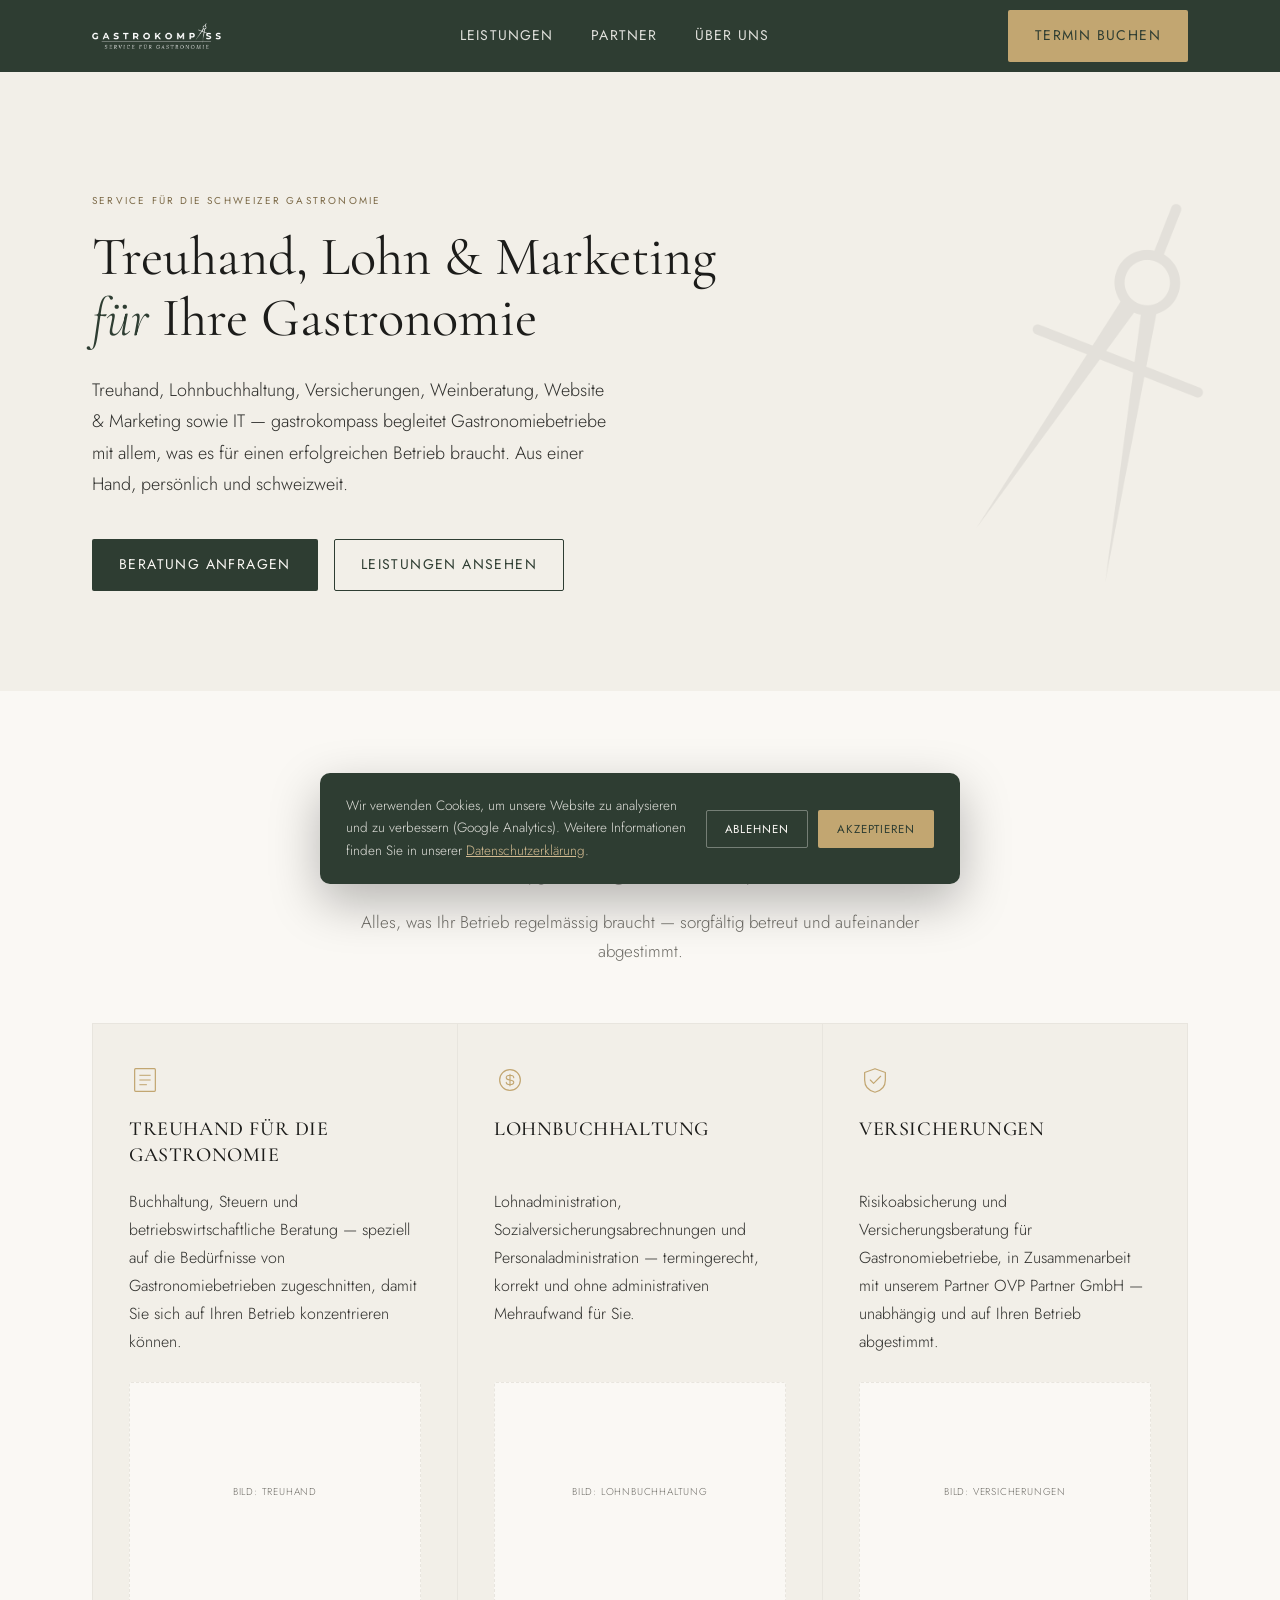
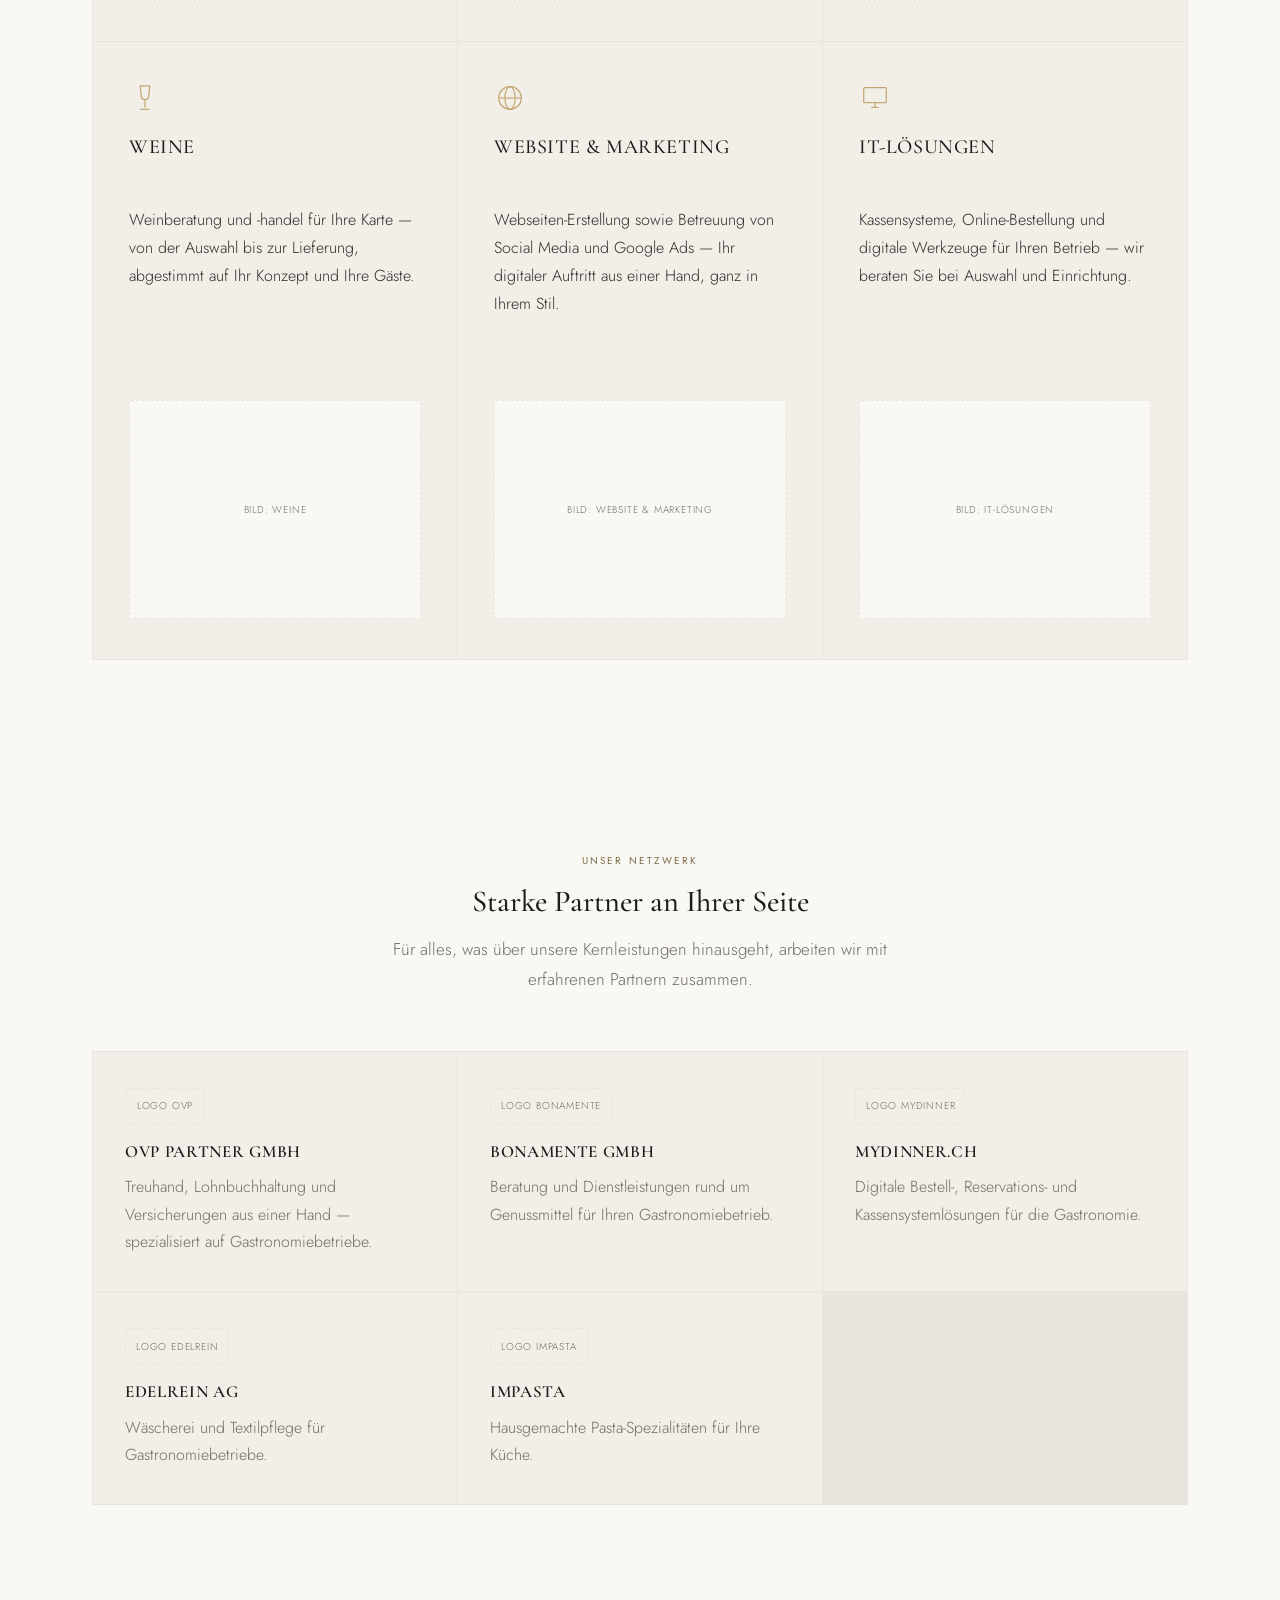
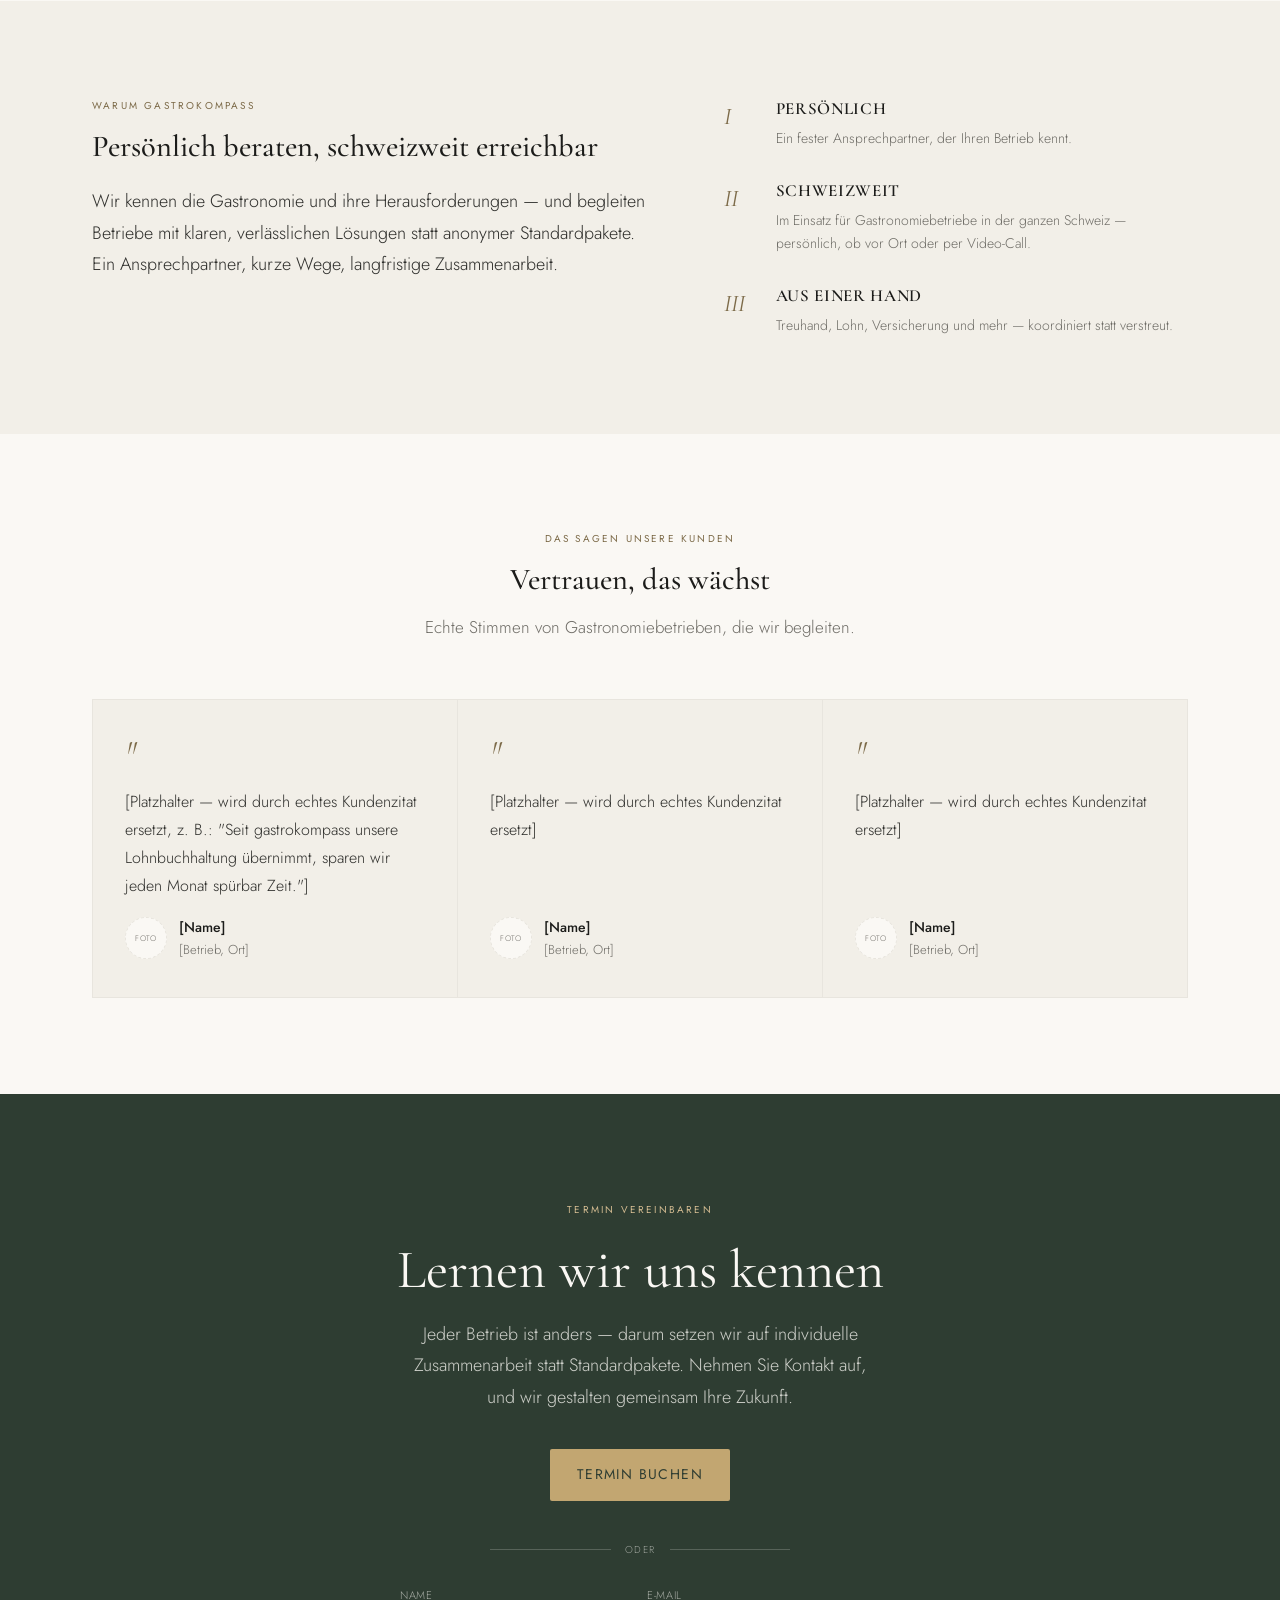
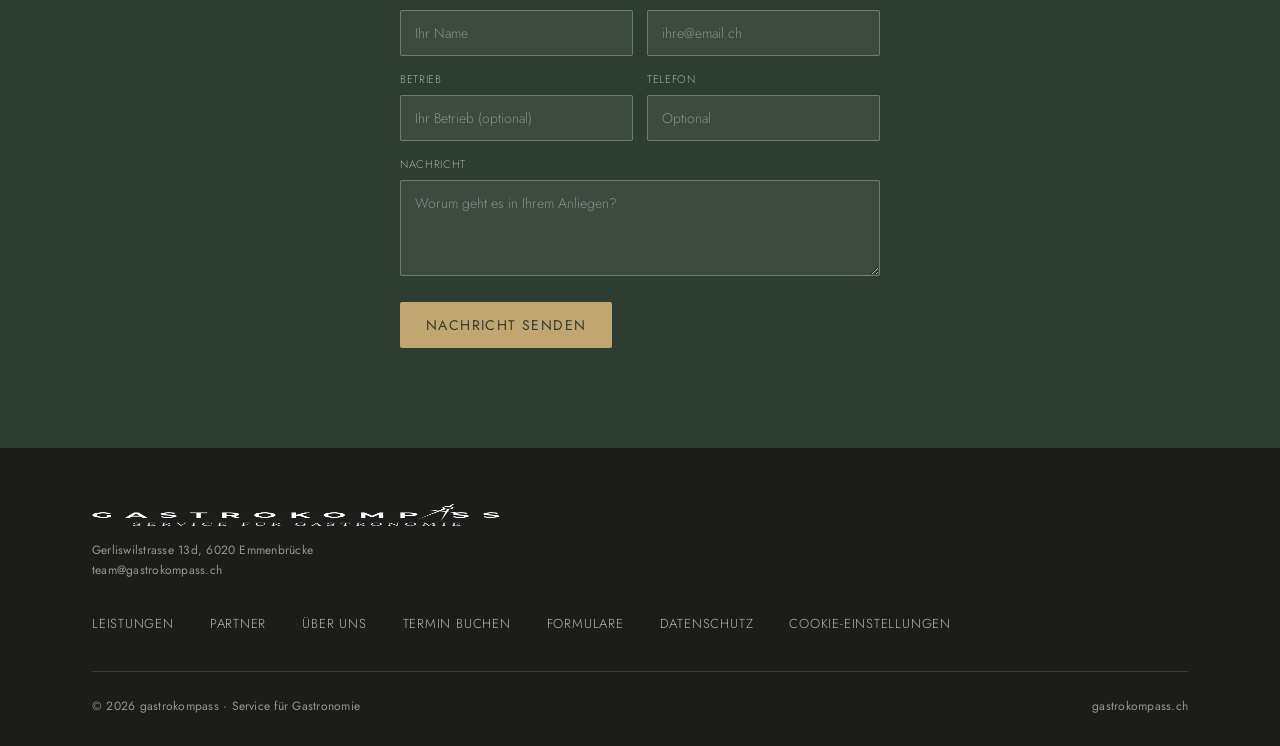
==== commit b89c6bf8: "Lighthouse-Feedback umsetzen: Kontrast, Formular-Label, Bild-CLS - Neue Textvariante --accent-text (" ====
--- a/index.html
+++ b/index.html
@@ -57,7 +57,7 @@
 
 <header>
   <div class="wrap nav-inner">
-    <a href="index.html" class="logo-link"><img src="img/logo.png" alt="gastrokompass"></a>
+    <a href="index.html" class="logo-link"><img src="img/logo.png" alt="gastrokompass" width="408" height="82"></a>
     <nav class="primary-nav">
       <a class="nav-link" href="#leistungen">Leistungen</a>
       <a class="nav-link" href="#partner">Partner</a>
@@ -91,7 +91,7 @@
       </div>
     </div>
   </div>
-  <img class="hero-compass" src="img/compass.png" alt="Gastrokompass Zirkel-Symbol">
+  <img class="hero-compass" src="img/compass.png" alt="Gastrokompass Zirkel-Symbol" width="1000" height="1000">
 </section>
 
 <!-- LEISTUNGEN -->
@@ -316,7 +316,7 @@
     </div>
 
     <form class="contact-form" id="contactForm" action="send-mail.php" method="POST">
-      <input class="hp-field" type="text" name="website" tabindex="-1" autocomplete="off">
+      <input class="hp-field" type="text" name="website" tabindex="-1" autocomplete="off" aria-hidden="true">
       <input type="hidden" name="ts" id="cf-ts">
       <div class="form-row">
         <div>
@@ -352,7 +352,7 @@
   <div class="wrap">
     <div class="footer-top">
       <div class="footer-col">
-        <div class="footer-logo"><img src="img/logo.png" alt="gastrokompass"></div>
+        <div class="footer-logo"><img src="img/logo.png" alt="gastrokompass" width="408" height="82"></div>
         <p class="caption">Gerliswilstrasse 13d, 6020 Emmenbrücke<br>team@gastrokompass.ch</p>
       </div>
       <nav class="footer-nav">
--- a/css/base.css
+++ b/css/base.css
@@ -9,10 +9,11 @@
   --primary-light:#EEF2EE;
   --accent:#C2A671;
   --accent-light:#D4BC92;
+  --accent-text:#7C6A48; /* dunklere Gold-Variante für Fliesstext, erfüllt WCAG-Kontrast auf hellem Grund */
   --accent-surface:#F7F0E4;
   --black:#1C1C1A;
   --black-soft:#2E2E2B;
-  --gray-mid:#8A8880;
+  --gray-mid:#6F6D67;
   --gray-light:#E8E5DE;
   --white-warm:#F2EFE8;
   --white-pure:#FAF8F4;
@@ -52,7 +53,7 @@
   font-size:10px;
   letter-spacing:0.22em;
   text-transform:uppercase;
-  color:var(--accent);
+  color:var(--accent-text);
 }
 .display{
   font-family:var(--font-display);
@@ -254,4 +255,4 @@
   gap:10px;
   padding-top:24px;
 }
-.footer-bottom .caption{ color:rgba(250,248,244,0.4); }
+.footer-bottom .caption{ color:rgba(250,248,244,0.55); }
--- a/css/home.css
+++ b/css/home.css
@@ -137,7 +137,7 @@
   font-style:italic;
   font-weight:400;
   font-size:1.5rem;
-  color:var(--accent);
+  color:var(--accent-text);
   flex-shrink:0;
   width:34px;
 }
@@ -165,7 +165,7 @@
   font-style:italic;
   font-size:2.25rem;
   line-height:1;
-  color:var(--accent);
+  color:var(--accent-text);
 }
 .testimonial-text{
   font-family:var(--font-body);
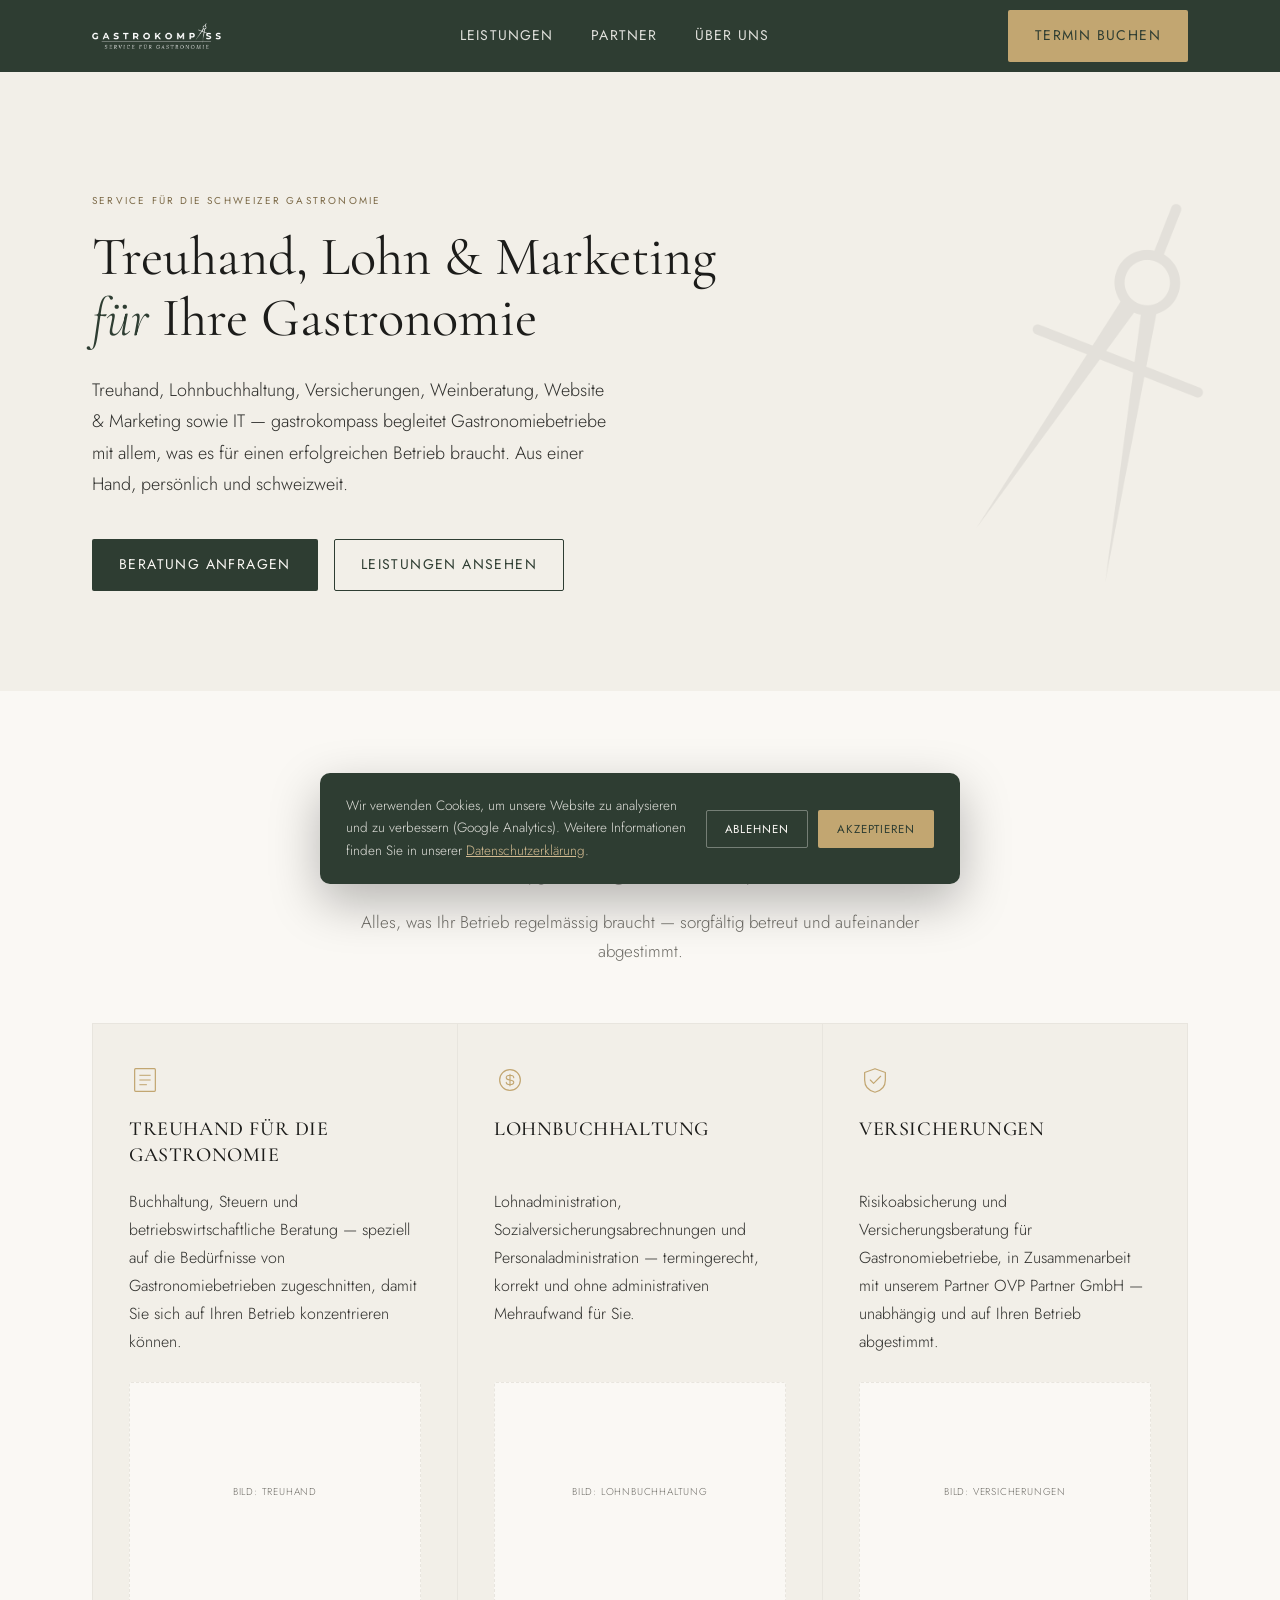
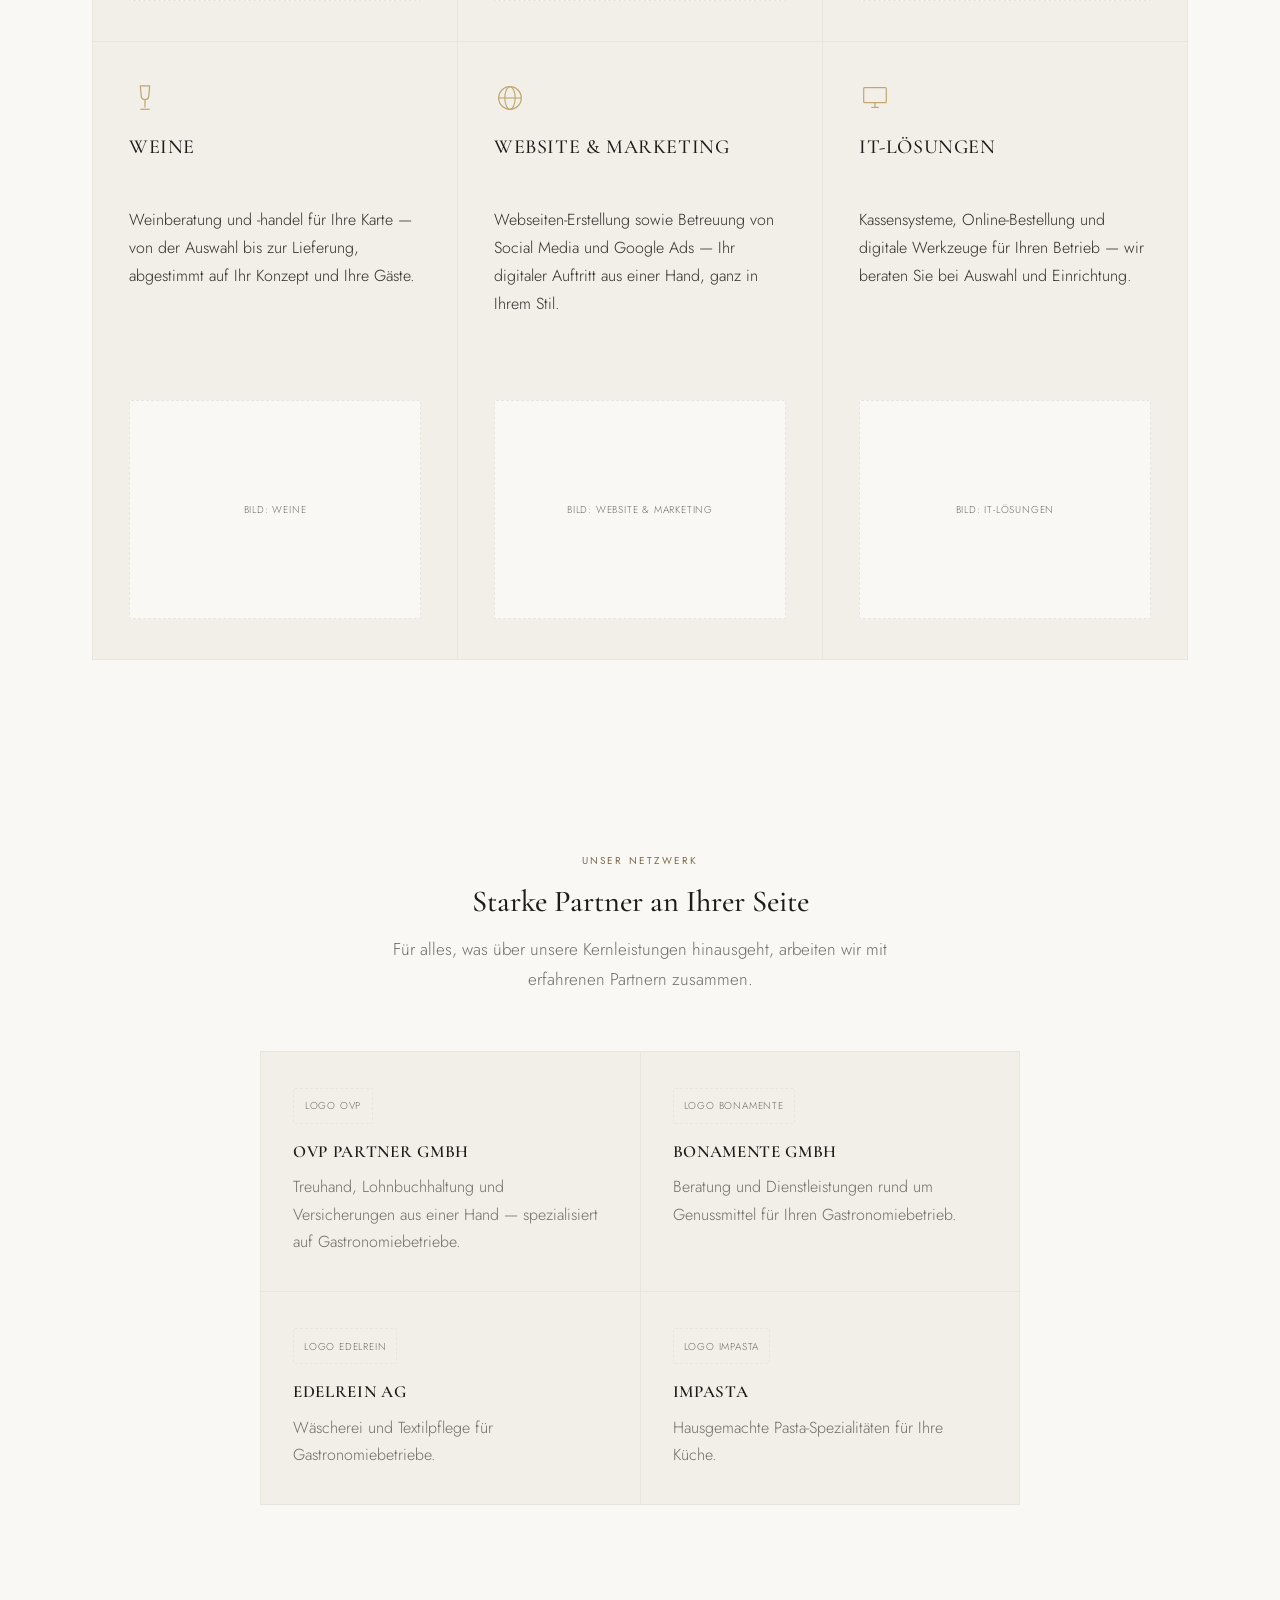
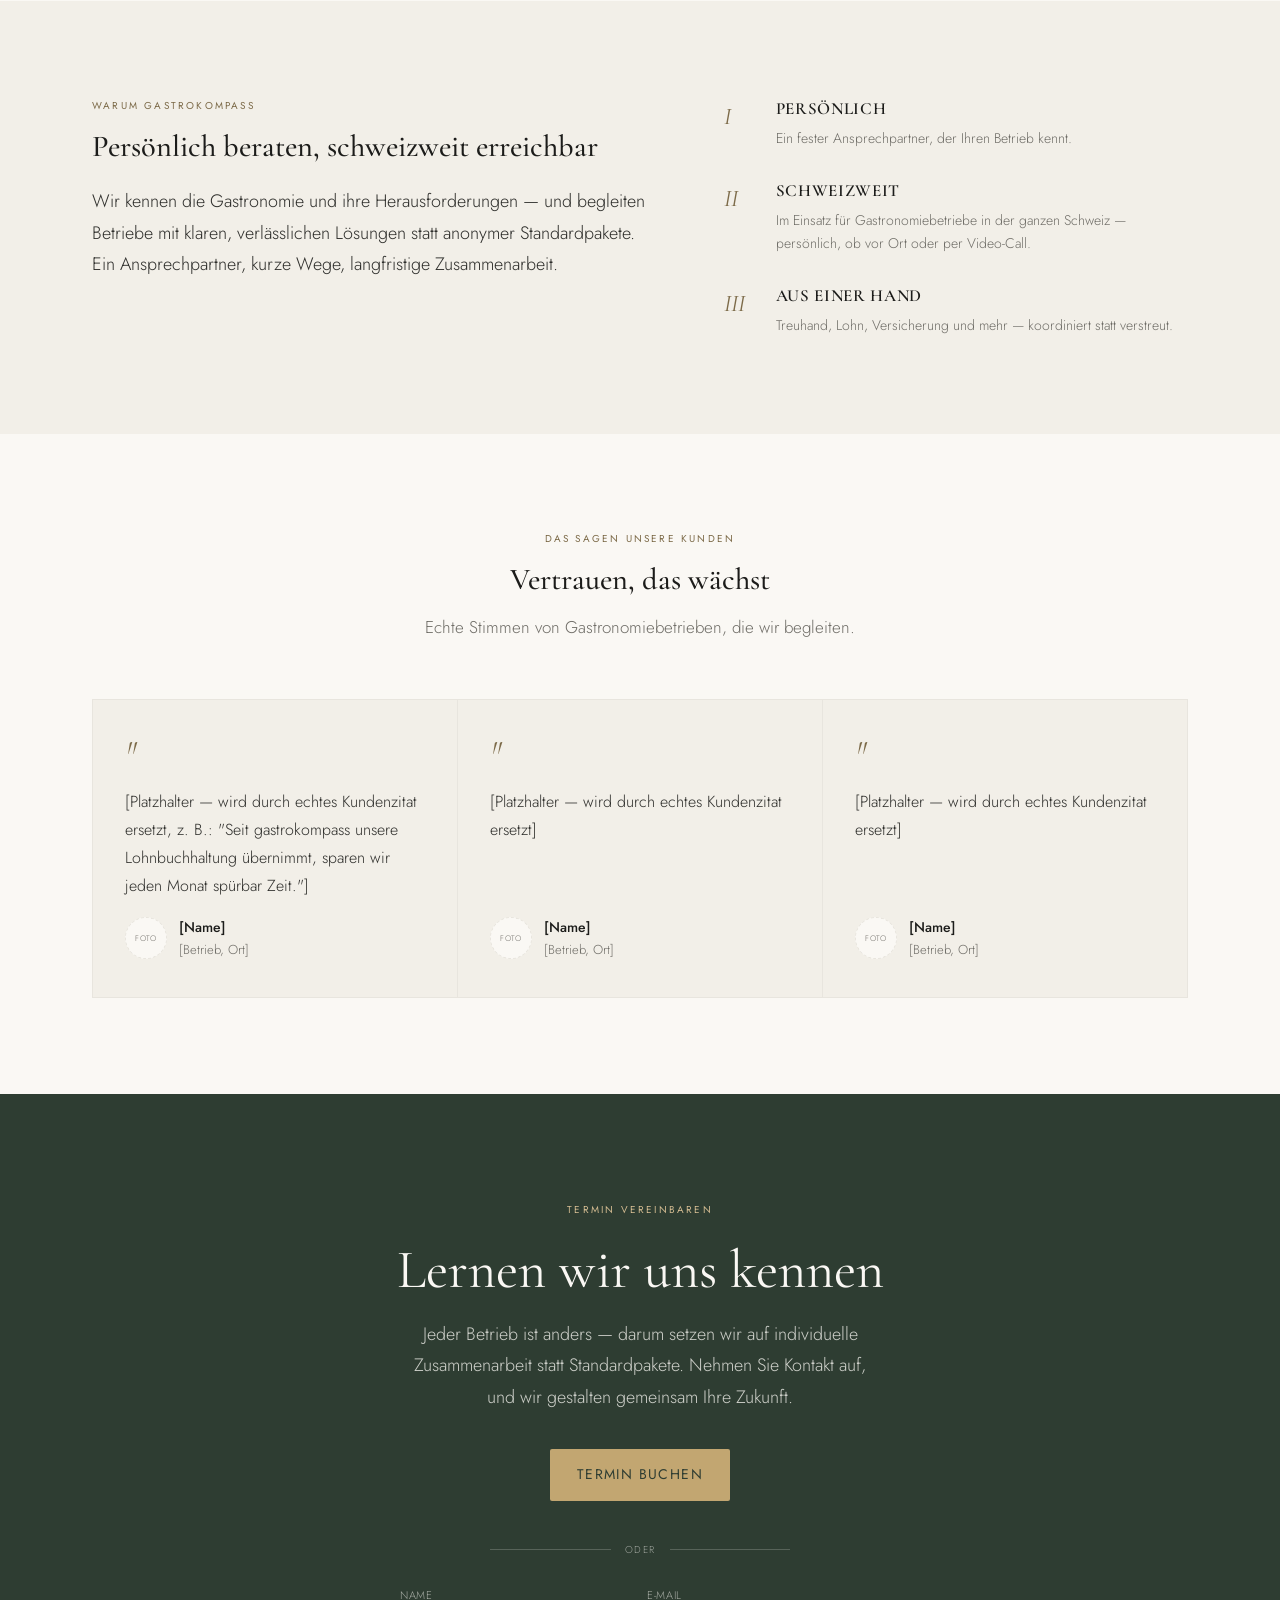
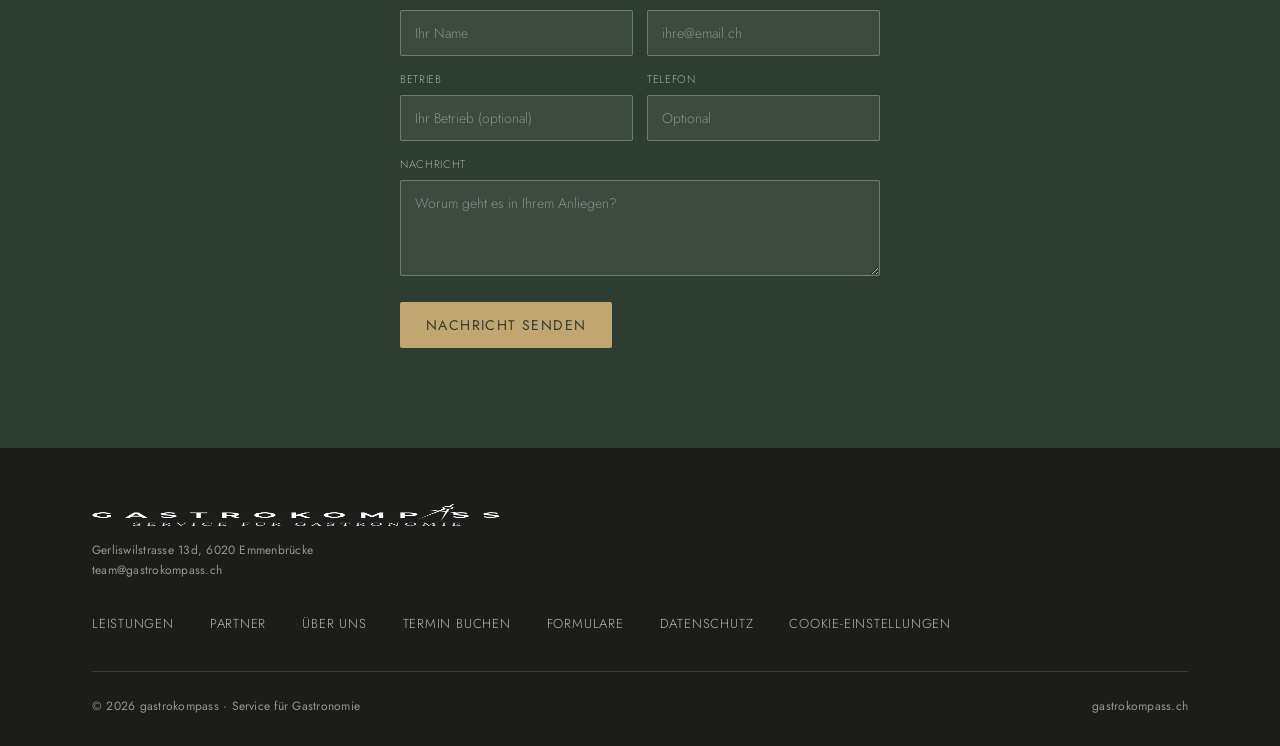
==== commit c30b664e: "Partner-Sektion: mydinner.ch entfernen, Layout auf 2x2 umstellen - mydinner.ch (Kassensystem-Partner" ====
--- a/index.html
+++ b/index.html
@@ -191,11 +191,6 @@
         <h3 class="h3">Bonamente GmbH</h3>
         <p>Beratung und Dienstleistungen rund um Genussmittel für Ihren Gastronomiebetrieb.</p>
       </a>
-      <a class="partner-card" href="https://mydinner.ch" target="_blank" rel="noopener">
-        <div class="partner-logo-placeholder">Logo mydinner</div>
-        <h3 class="h3">mydinner.ch</h3>
-        <p>Digitale Bestell-, Reservations- und Kassensystemlösungen für die Gastronomie.</p>
-      </a>
       <a class="partner-card" href="https://www.waescherei-edelrein.ch/de" target="_blank" rel="noopener">
         <div class="partner-logo-placeholder">Logo Edelrein</div>
         <h3 class="h3">Edelrein AG</h3>
--- a/css/home.css
+++ b/css/home.css
@@ -78,10 +78,12 @@
 /* ===== PARTNER ===== */
 .partner-grid{
   display:grid;
-  grid-template-columns:repeat(3, 1fr);
+  grid-template-columns:repeat(2, 1fr);
   gap:1px;
   background:var(--gray-light);
   border:1px solid var(--gray-light);
+  max-width:760px;
+  margin:0 auto;
 }
 .partner-card{
   background:var(--white-warm);
@@ -118,8 +120,7 @@
 }
 .partner-card .h3{ margin-bottom:10px; }
 .partner-card p{ font-size:16px; color:var(--gray-mid); line-height:1.7; }
-@media (max-width:760px){ .partner-grid{ grid-template-columns:1fr 1fr; } }
-@media (max-width:520px){ .partner-grid{ grid-template-columns:1fr; } }
+@media (max-width:560px){ .partner-grid{ grid-template-columns:1fr; } }
 
 /* ===== ÜBER UNS ===== */
 .about-grid{
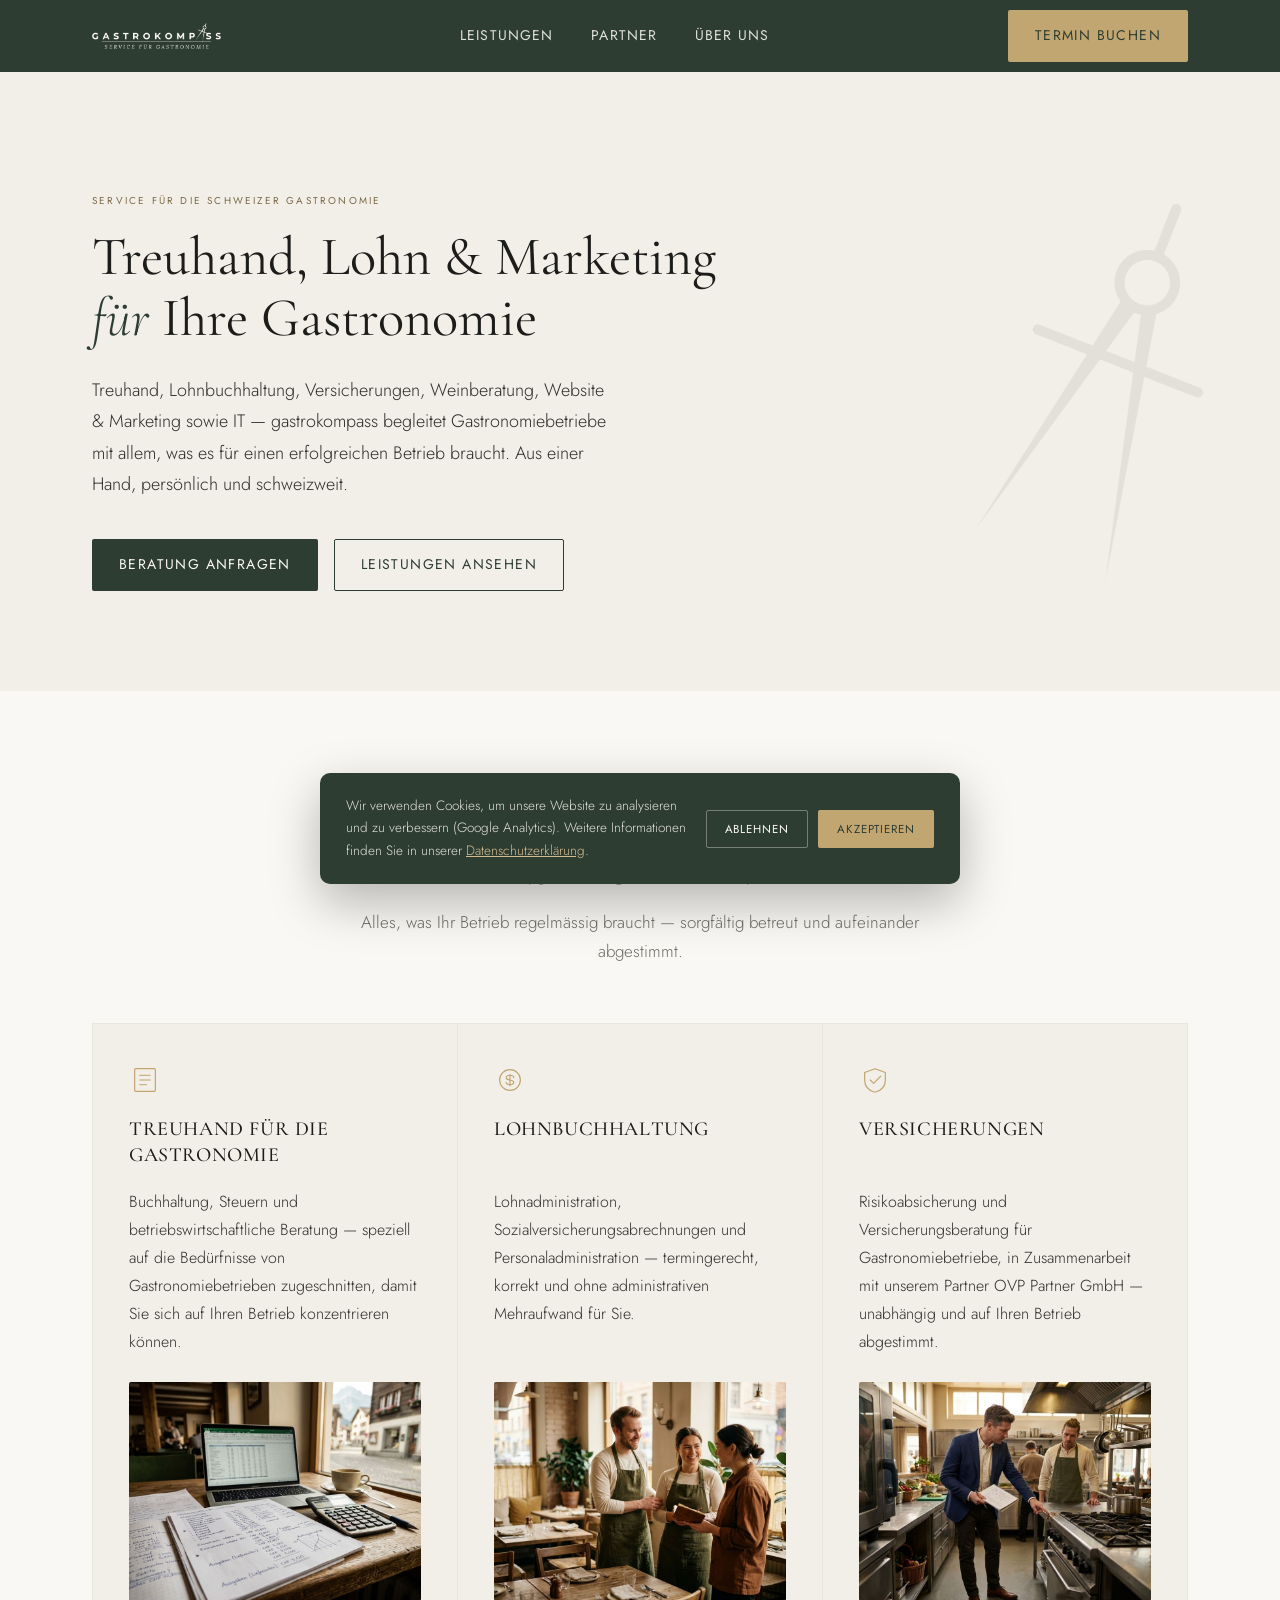
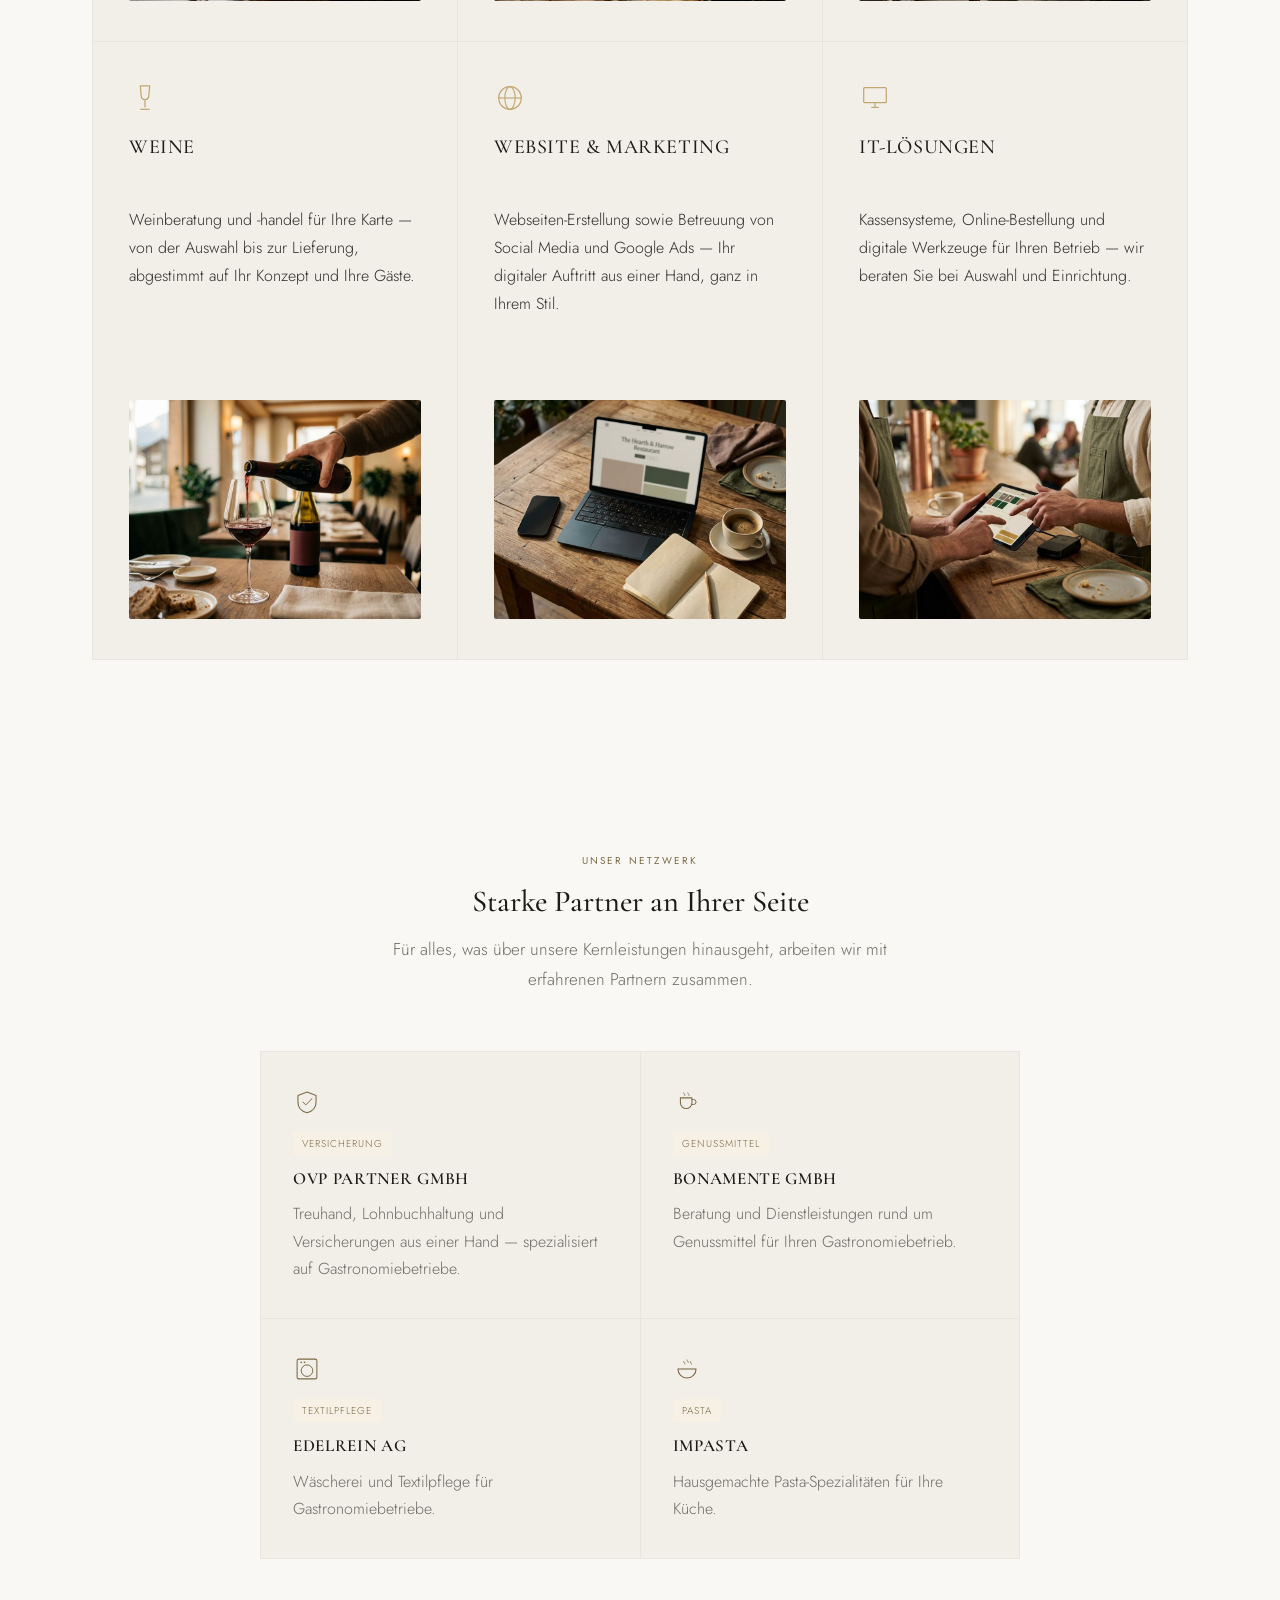
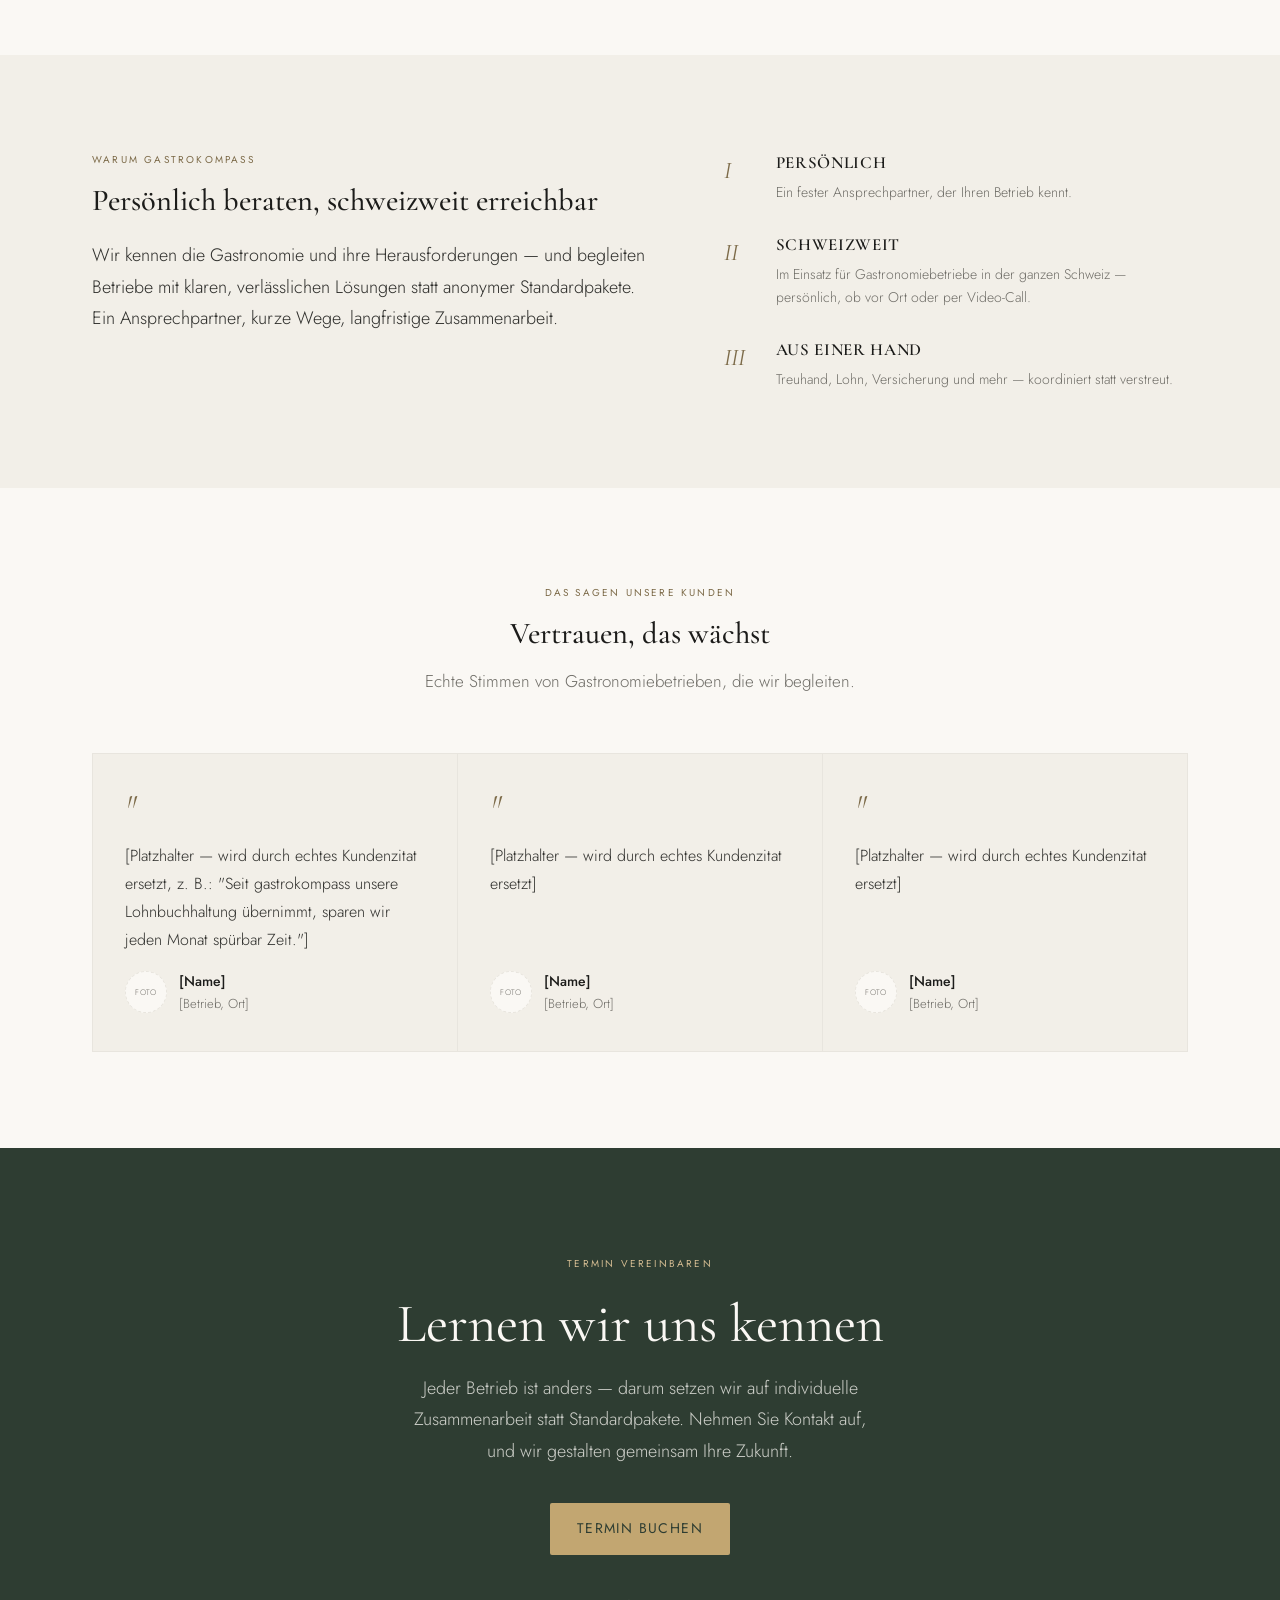
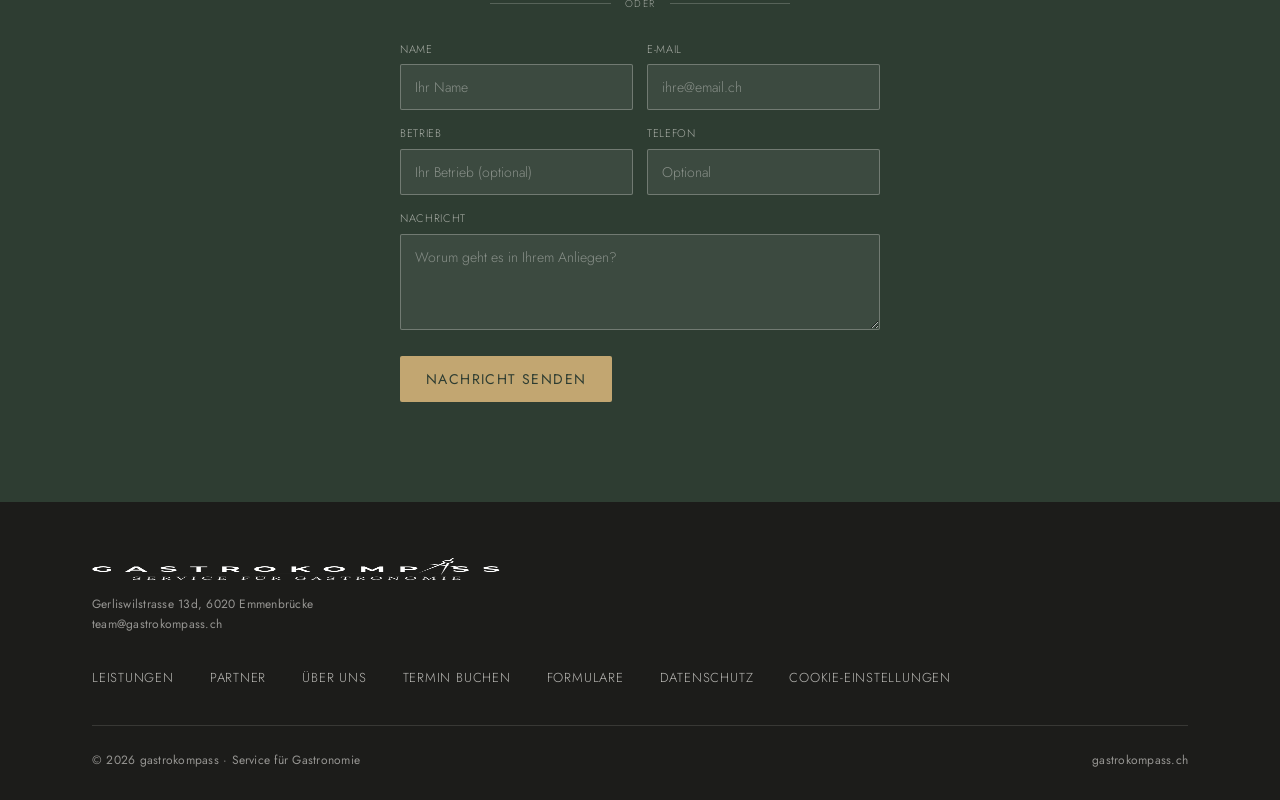
==== commit 2e6871b9: "Echte Fotos für die 6 Leistungen einbinden, Partner-Karten differenzieren - Alle sechs Bild-Platzhal" ====
--- a/index.html
+++ b/index.html
@@ -113,7 +113,7 @@
         </svg>
         <h3 class="heading-card">Treuhand für die Gastronomie</h3>
         <p>Buchhaltung, Steuern und betriebswirtschaftliche Beratung — speziell auf die Bedürfnisse von Gastronomiebetrieben zugeschnitten, damit Sie sich auf Ihren Betrieb konzentrieren können.</p>
-        <div class="img-slot"><span>Bild: Treuhand</span></div>
+        <div class="img-slot"><img src="img/leistung-treuhand.jpg" alt="Buchhaltungsunterlagen und Laptop auf einem Tisch" width="900" height="672" loading="lazy"></div>
       </div>
 
       <div class="service-card">
@@ -123,7 +123,7 @@
         </svg>
         <h3 class="heading-card">Lohnbuchhaltung</h3>
         <p>Lohnadministration, Sozialversicherungsabrechnungen und Personaladministration — termingerecht, korrekt und ohne administrativen Mehraufwand für Sie.</p>
-        <div class="img-slot"><span>Bild: Lohnbuchhaltung</span></div>
+        <div class="img-slot"><img src="img/leistung-lohn.jpg" alt="Serviceteam im Gespräch mit einem Gast im Restaurant" width="900" height="672" loading="lazy"></div>
       </div>
 
       <div class="service-card">
@@ -133,7 +133,7 @@
         </svg>
         <h3 class="heading-card">Versicherungen</h3>
         <p>Risikoabsicherung und Versicherungsberatung für Gastronomiebetriebe, in Zusammenarbeit mit unserem Partner OVP Partner GmbH — unabhängig und auf Ihren Betrieb abgestimmt.</p>
-        <div class="img-slot"><span>Bild: Versicherungen</span></div>
+        <div class="img-slot"><img src="img/leistung-versicherung.jpg" alt="Versicherungsberater bespricht mit dem Küchenteam mögliche Risiken" width="900" height="672" loading="lazy"></div>
       </div>
 
       <div class="service-card">
@@ -144,7 +144,7 @@
         </svg>
         <h3 class="heading-card">Weine</h3>
         <p>Weinberatung und -handel für Ihre Karte — von der Auswahl bis zur Lieferung, abgestimmt auf Ihr Konzept und Ihre Gäste.</p>
-        <div class="img-slot"><span>Bild: Weine</span></div>
+        <div class="img-slot"><img src="img/leistung-wein.jpg" alt="Rotwein wird im Restaurant in ein Glas eingeschenkt" width="900" height="672" loading="lazy"></div>
       </div>
 
       <div class="service-card">
@@ -155,7 +155,7 @@
         </svg>
         <h3 class="heading-card">Website &amp; Marketing</h3>
         <p>Webseiten-Erstellung sowie Betreuung von Social Media und Google Ads — Ihr digitaler Auftritt aus einer Hand, ganz in Ihrem Stil.</p>
-        <div class="img-slot"><span>Bild: Website &amp; Marketing</span></div>
+        <div class="img-slot"><img src="img/leistung-marketing.jpg" alt="Laptop mit Restaurant-Website auf einem Holztisch" width="900" height="672" loading="lazy"></div>
       </div>
 
       <div class="service-card">
@@ -166,7 +166,7 @@
         </svg>
         <h3 class="heading-card">IT-Lösungen</h3>
         <p>Kassensysteme, Online-Bestellung und digitale Werkzeuge für Ihren Betrieb — wir beraten Sie bei Auswahl und Einrichtung.</p>
-        <div class="img-slot"><span>Bild: IT-Lösungen</span></div>
+        <div class="img-slot"><img src="img/leistung-it.jpg" alt="Kassensystem auf einem Tablet wird an der Bar bedient" width="900" height="672" loading="lazy"></div>
       </div>
     </div>
   </div>
@@ -182,22 +182,42 @@
     </div>
     <div class="partner-grid">
       <a class="partner-card" href="https://www.ovp-partner.ch" target="_blank" rel="noopener">
-        <div class="partner-logo-placeholder">Logo OVP</div>
+        <svg class="icon" viewBox="0 0 34 34" fill="none" xmlns="http://www.w3.org/2000/svg">
+          <path d="M17 5l11 4v8c0 7-4.7 11.4-11 13-6.3-1.6-11-6-11-13V9l11-4z" stroke="currentColor" stroke-width="1.3" stroke-linejoin="round"/>
+          <path d="M12 17l3.5 3.5L23 13" stroke="currentColor" stroke-width="1.2" stroke-linecap="round" stroke-linejoin="round"/>
+        </svg>
+        <span class="partner-tag">Versicherung</span>
         <h3 class="h3">OVP Partner GmbH</h3>
         <p>Treuhand, Lohnbuchhaltung und Versicherungen aus einer Hand — spezialisiert auf Gastronomiebetriebe.</p>
       </a>
       <a class="partner-card" href="https://bona-mente.ch" target="_blank" rel="noopener">
-        <div class="partner-logo-placeholder">Logo Bonamente</div>
+        <svg class="icon" viewBox="0 0 34 34" fill="none" xmlns="http://www.w3.org/2000/svg">
+          <path d="M9 12h14v6a7 7 0 01-7 7 7 7 0 01-7-7v-6z" stroke="currentColor" stroke-width="1.3" stroke-linejoin="round"/>
+          <path d="M23 14h2a3 3 0 010 6h-2" stroke="currentColor" stroke-width="1.2"/>
+          <path d="M13 6c0 1.5 1.5 1.5 1.5 3M18 6c0 1.5 1.5 1.5 1.5 3" stroke="currentColor" stroke-width="1" stroke-linecap="round"/>
+        </svg>
+        <span class="partner-tag">Genussmittel</span>
         <h3 class="h3">Bonamente GmbH</h3>
         <p>Beratung und Dienstleistungen rund um Genussmittel für Ihren Gastronomiebetrieb.</p>
       </a>
       <a class="partner-card" href="https://www.waescherei-edelrein.ch/de" target="_blank" rel="noopener">
-        <div class="partner-logo-placeholder">Logo Edelrein</div>
+        <svg class="icon" viewBox="0 0 34 34" fill="none" xmlns="http://www.w3.org/2000/svg">
+          <rect x="5" y="5" width="24" height="24" rx="2" stroke="currentColor" stroke-width="1.3"/>
+          <circle cx="17" cy="19" r="7" stroke="currentColor" stroke-width="1.2"/>
+          <circle cx="10" cy="9" r="1" fill="currentColor"/>
+          <circle cx="14" cy="9" r="1" fill="currentColor"/>
+        </svg>
+        <span class="partner-tag">Textilpflege</span>
         <h3 class="h3">Edelrein AG</h3>
         <p>Wäscherei und Textilpflege für Gastronomiebetriebe.</p>
       </a>
       <div class="partner-card">
-        <div class="partner-logo-placeholder">Logo Impasta</div>
+        <svg class="icon" viewBox="0 0 34 34" fill="none" xmlns="http://www.w3.org/2000/svg">
+          <path d="M6 17a11 11 0 0022 0" stroke="currentColor" stroke-width="1.3" stroke-linecap="round"/>
+          <path d="M6 17h22" stroke="currentColor" stroke-width="1.3"/>
+          <path d="M13 8c0 1.5 1.5 1.5 1.5 3M17 6c0 1.5 1.5 1.5 1.5 3M21 8c0 1.5 1.5 1.5 1.5 3" stroke="currentColor" stroke-width="1" stroke-linecap="round"/>
+        </svg>
+        <span class="partner-tag">Pasta</span>
         <h3 class="h3">Impasta</h3>
         <p>Hausgemachte Pasta-Spezialitäten für Ihre Küche.</p>
       </div>
--- a/css/home.css
+++ b/css/home.css
@@ -54,19 +54,15 @@
   margin-top:8px;
   aspect-ratio:4/3;
   width:100%;
-  border:1px dashed var(--gray-light);
   border-radius:2px;
-  display:flex;
-  align-items:center;
-  justify-content:center;
+  overflow:hidden;
   background:var(--white-pure);
 }
-.service-card .img-slot span{
-  font-family:var(--font-body);
-  font-size:10px;
-  letter-spacing:0.08em;
-  text-transform:uppercase;
-  color:var(--gray-mid);
+.service-card .img-slot img{
+  width:100%;
+  height:100%;
+  object-fit:cover;
+  display:block;
 }
 .block-heading .heading-section{ text-transform:uppercase; letter-spacing:0.025em; }
 @media (max-width:900px){ .services-grid{ grid-template-columns:repeat(2, 1fr); } }
@@ -101,22 +97,19 @@
   margin-bottom:16px;
 }
 .partner-logo img{ height:100%; width:auto; max-width:140px; object-fit:contain; object-position:left center; }
-.partner-logo-placeholder{
-  height:36px;
-  width:fit-content;
-  min-width:80px;
-  padding:0 10px;
-  display:flex;
-  align-items:center;
-  justify-content:center;
-  border:1px dashed var(--gray-light);
-  border-radius:2px;
+.partner-card .icon{ width:28px; height:28px; color:var(--accent-text); margin-bottom:12px; display:block; }
+.partner-tag{
+  display:inline-block;
   font-family:var(--font-body);
   font-size:10px;
-  letter-spacing:0.08em;
+  letter-spacing:0.1em;
   text-transform:uppercase;
-  color:var(--gray-mid);
-  margin-bottom:16px;
+  color:var(--accent-text);
+  background:var(--accent-surface);
+  padding:3px 9px;
+  border-radius:2px;
+  width:fit-content;
+  margin-bottom:12px;
 }
 .partner-card .h3{ margin-bottom:10px; }
 .partner-card p{ font-size:16px; color:var(--gray-mid); line-height:1.7; }
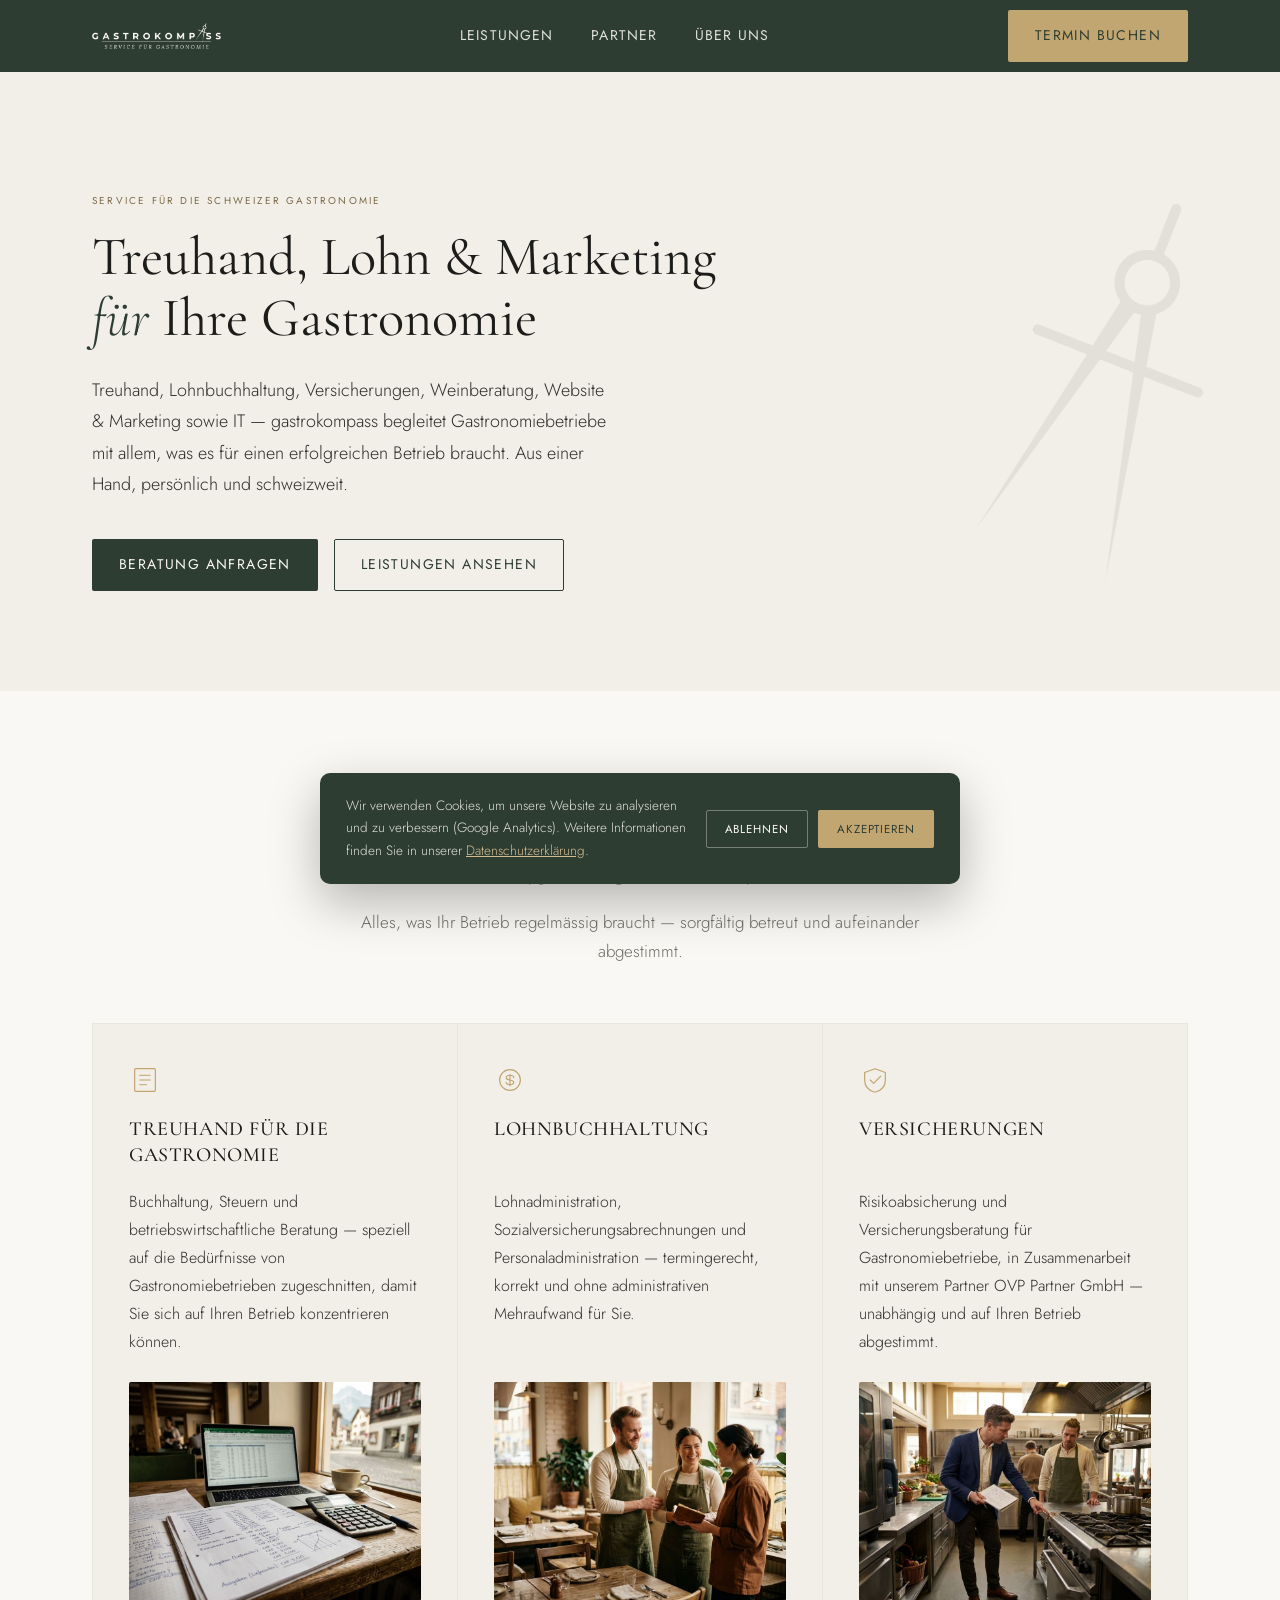
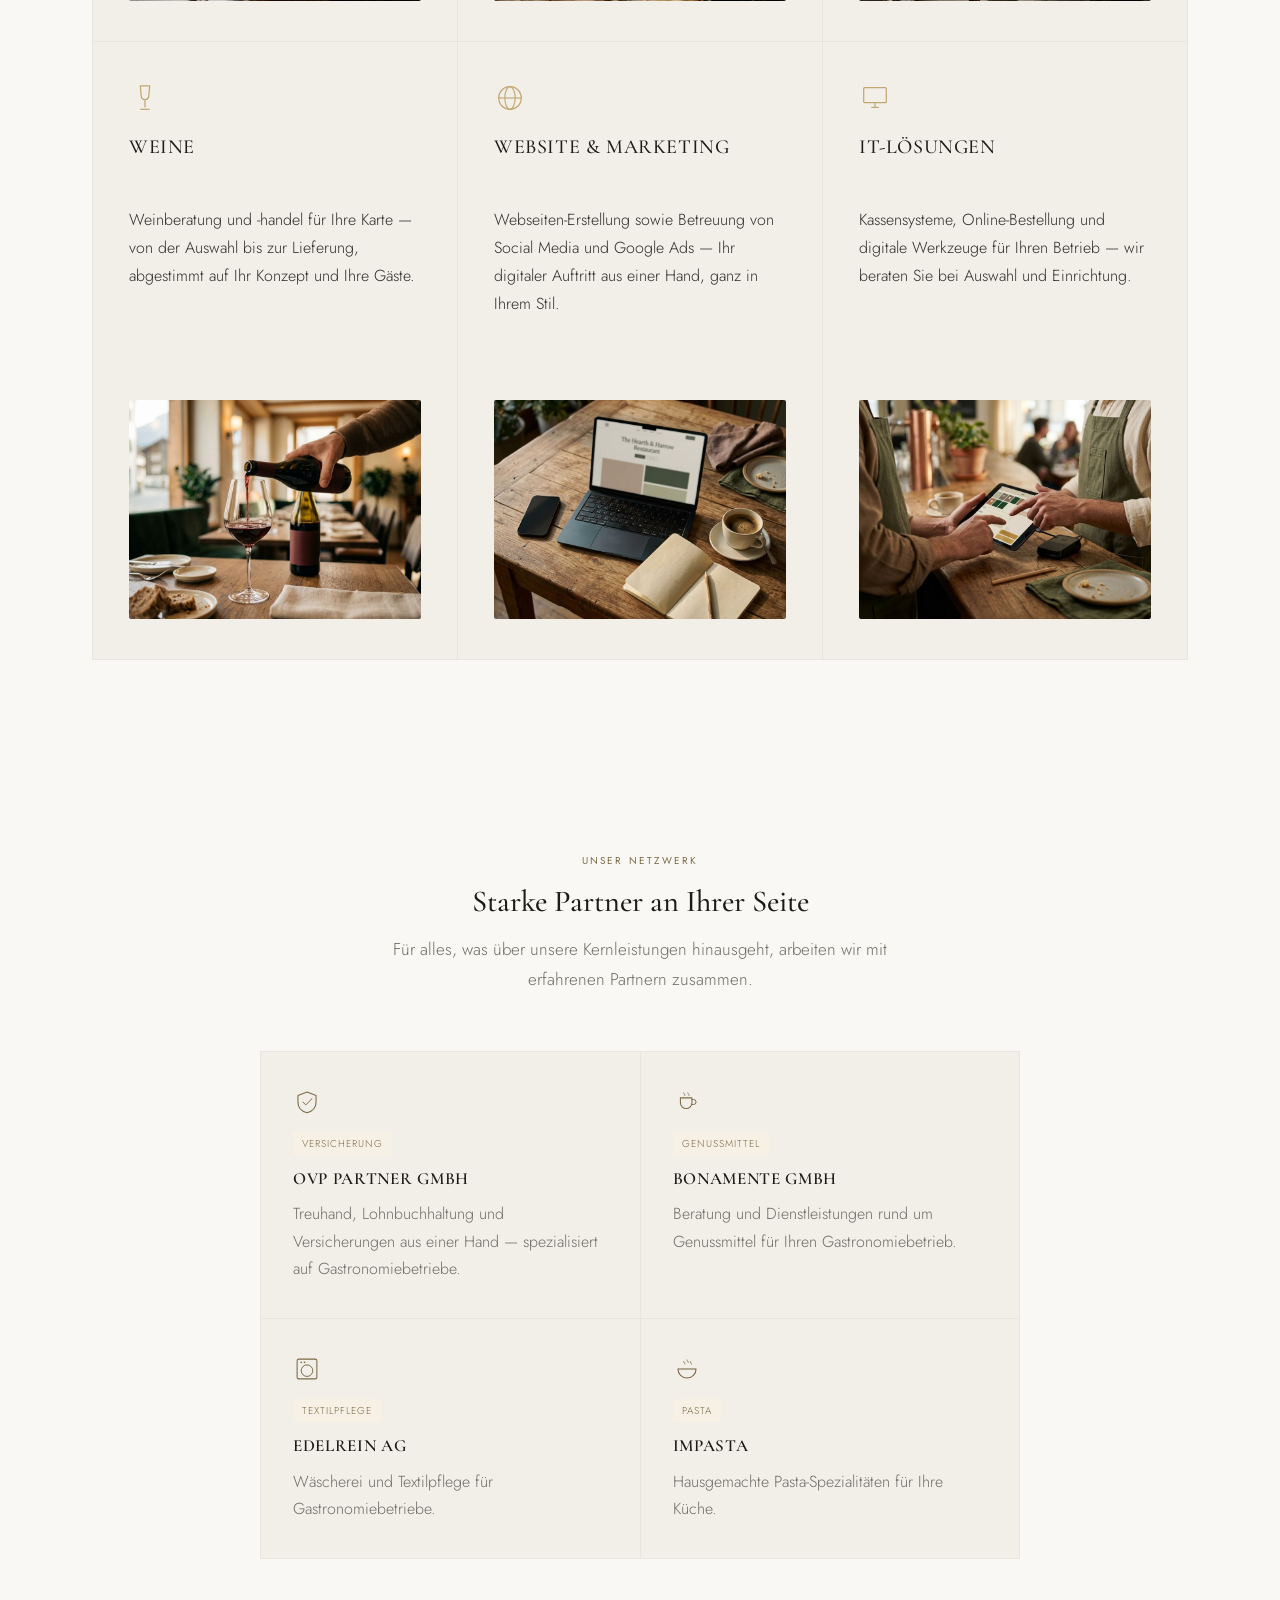
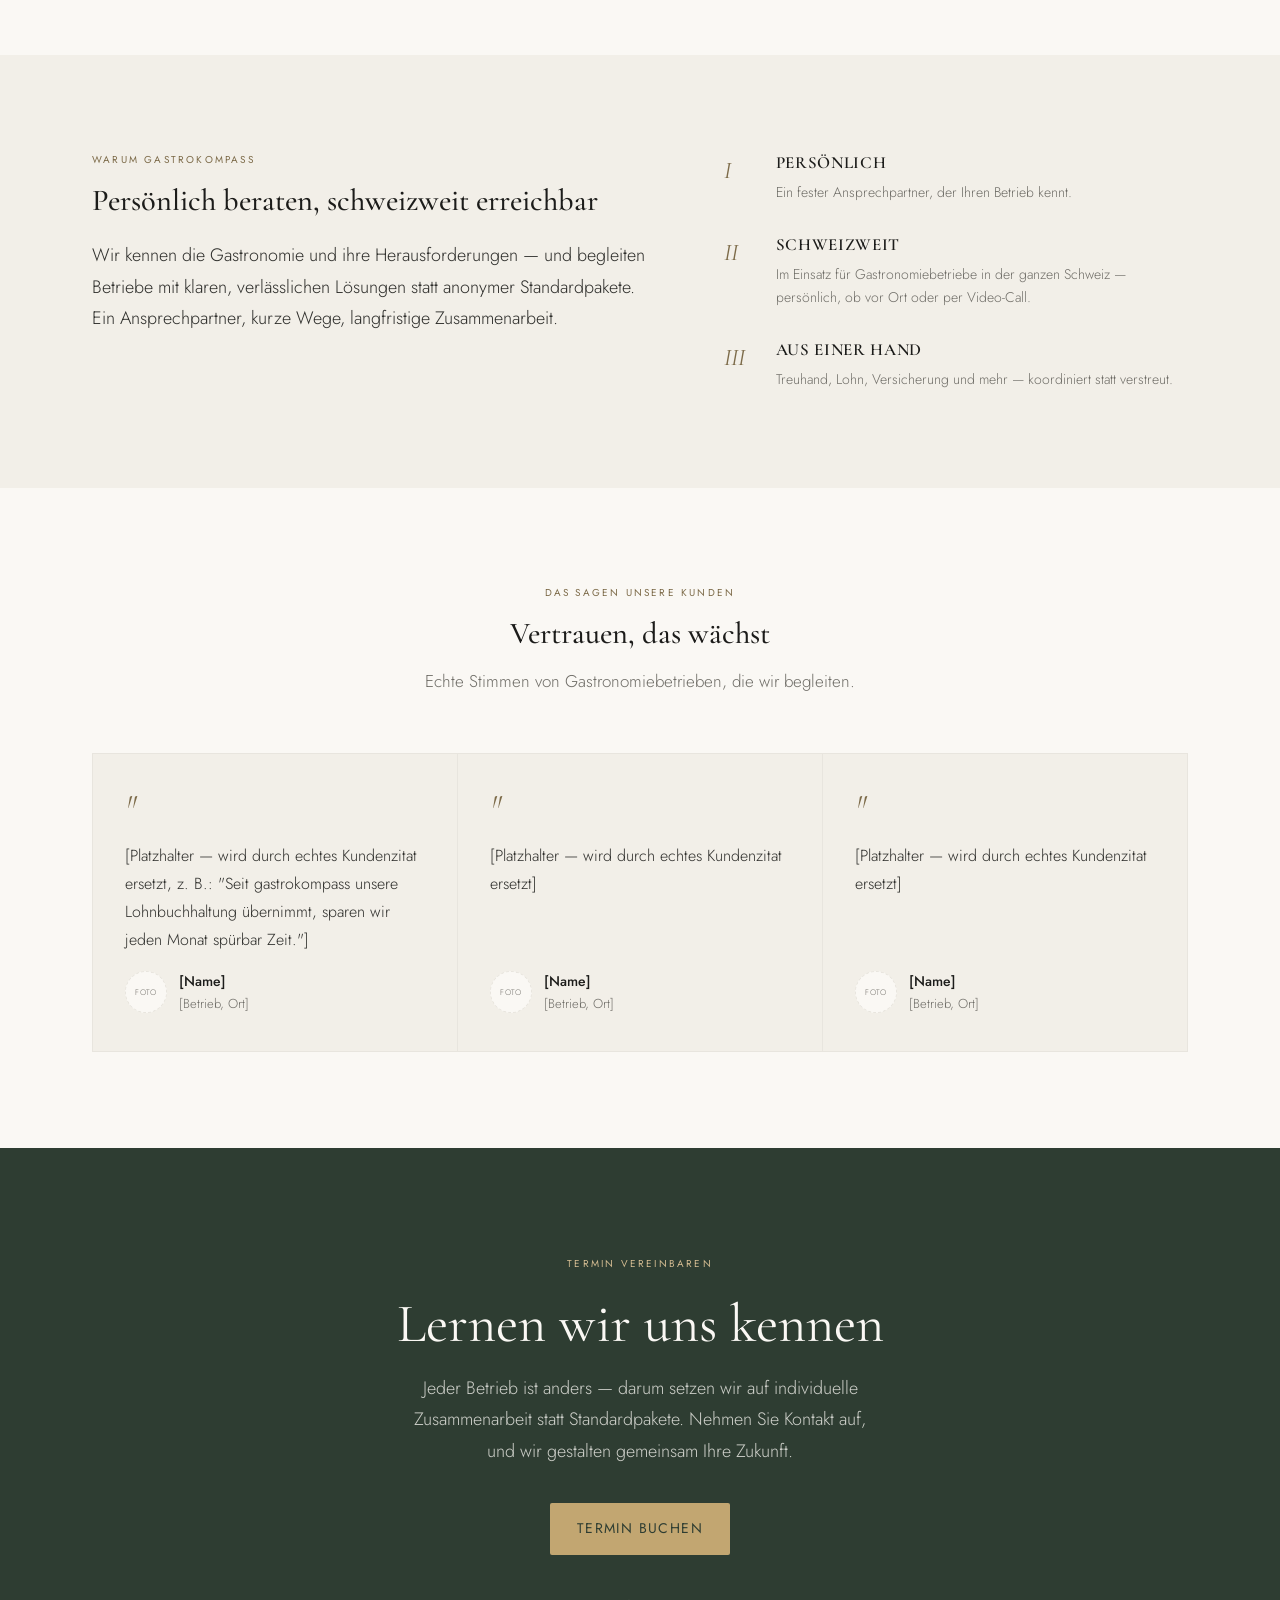
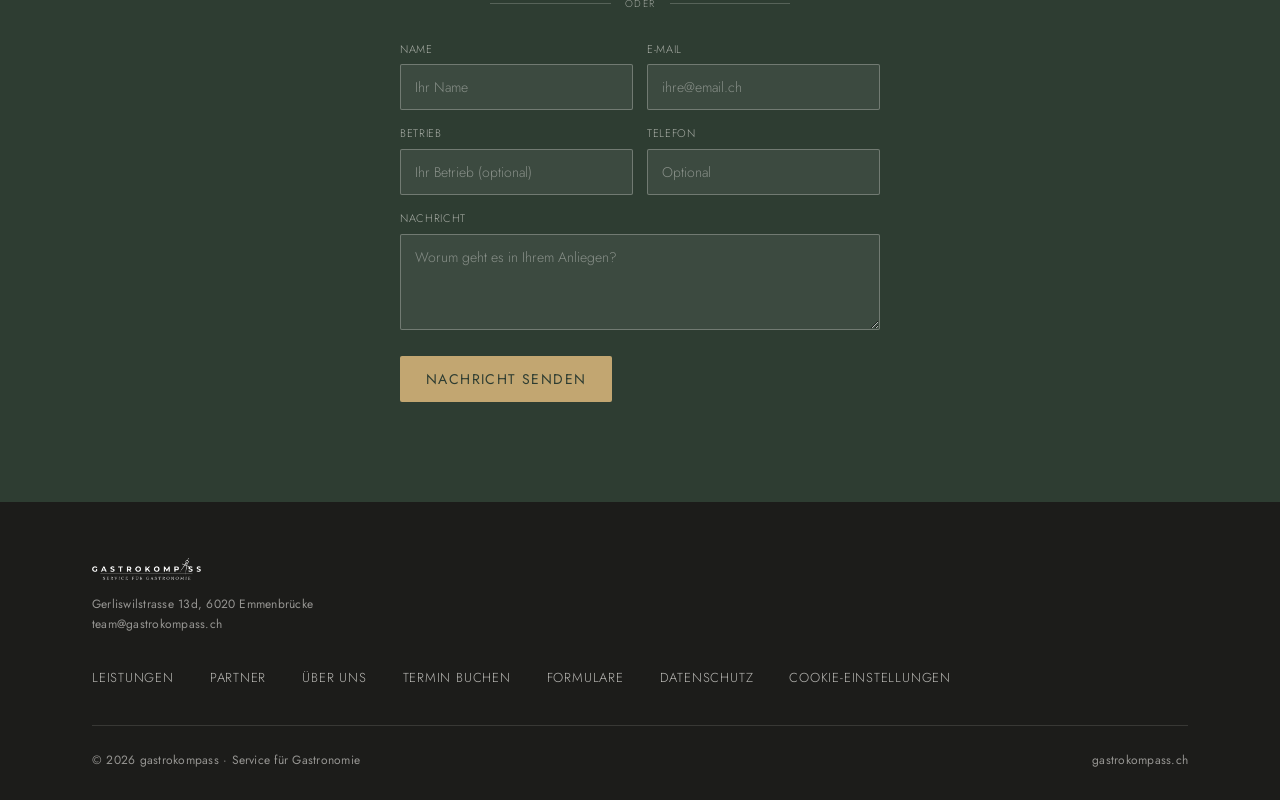
==== commit dcdf2082: "Footer-Logo-Verzerrung beheben, Impasta-Link ergänzen - .footer-logo img fehlte "width:auto" — dadur" ====
--- a/index.html
+++ b/index.html
@@ -211,7 +211,7 @@
         <h3 class="h3">Edelrein AG</h3>
         <p>Wäscherei und Textilpflege für Gastronomiebetriebe.</p>
       </a>
-      <div class="partner-card">
+      <a class="partner-card" href="https://www.impastaluzern.com/" target="_blank" rel="noopener">
         <svg class="icon" viewBox="0 0 34 34" fill="none" xmlns="http://www.w3.org/2000/svg">
           <path d="M6 17a11 11 0 0022 0" stroke="currentColor" stroke-width="1.3" stroke-linecap="round"/>
           <path d="M6 17h22" stroke="currentColor" stroke-width="1.3"/>
@@ -220,7 +220,7 @@
         <span class="partner-tag">Pasta</span>
         <h3 class="h3">Impasta</h3>
         <p>Hausgemachte Pasta-Spezialitäten für Ihre Küche.</p>
-      </div>
+      </a>
     </div>
   </div>
 </section>
--- a/css/base.css
+++ b/css/base.css
@@ -237,7 +237,7 @@
   padding-bottom:36px;
   border-bottom:1px solid rgba(250,248,244,0.12);
 }
-.footer-logo img{ height:22px; filter:brightness(0) invert(1); margin-bottom:14px; }
+.footer-logo img{ height:22px; width:auto; filter:brightness(0) invert(1); margin-bottom:14px; }
 .footer-col .caption{ color:rgba(250,248,244,0.55); }
 .footer-nav{ display:flex; gap:36px; flex-wrap:wrap; }
 .footer-nav a{
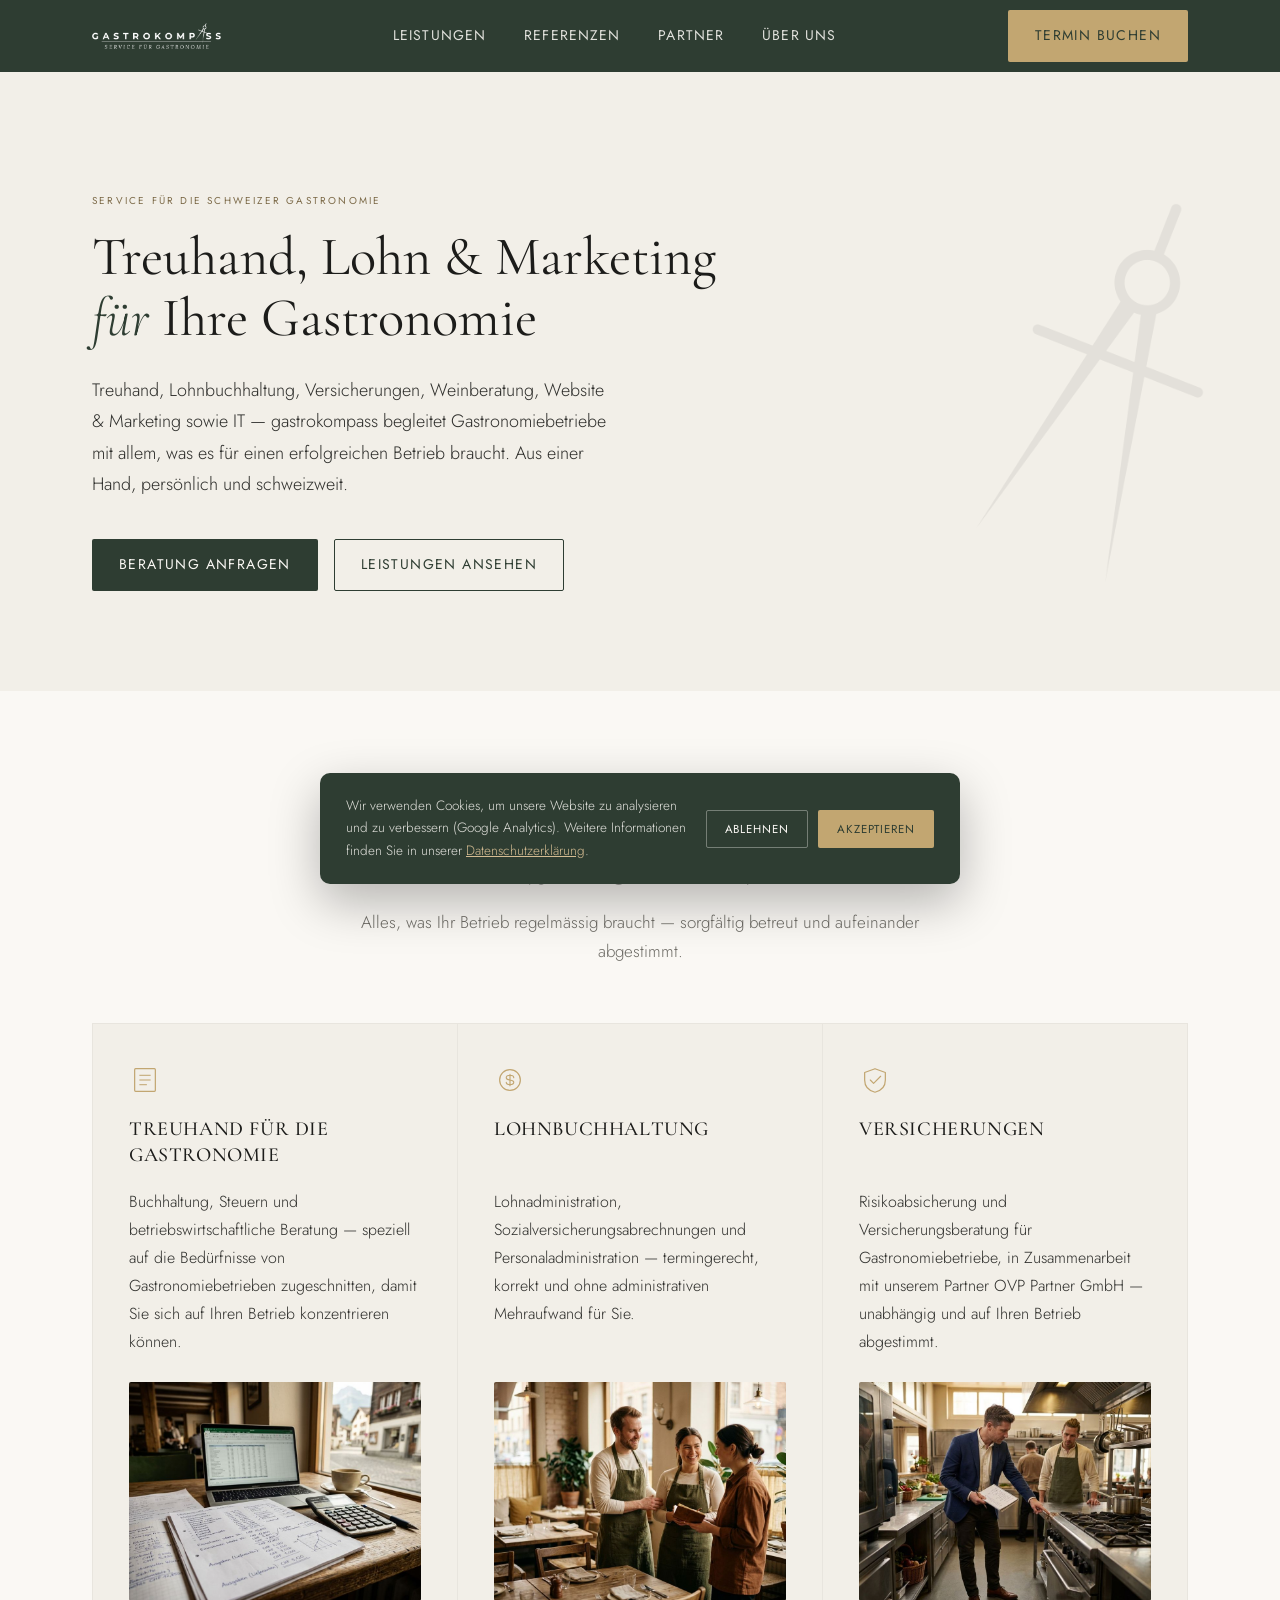
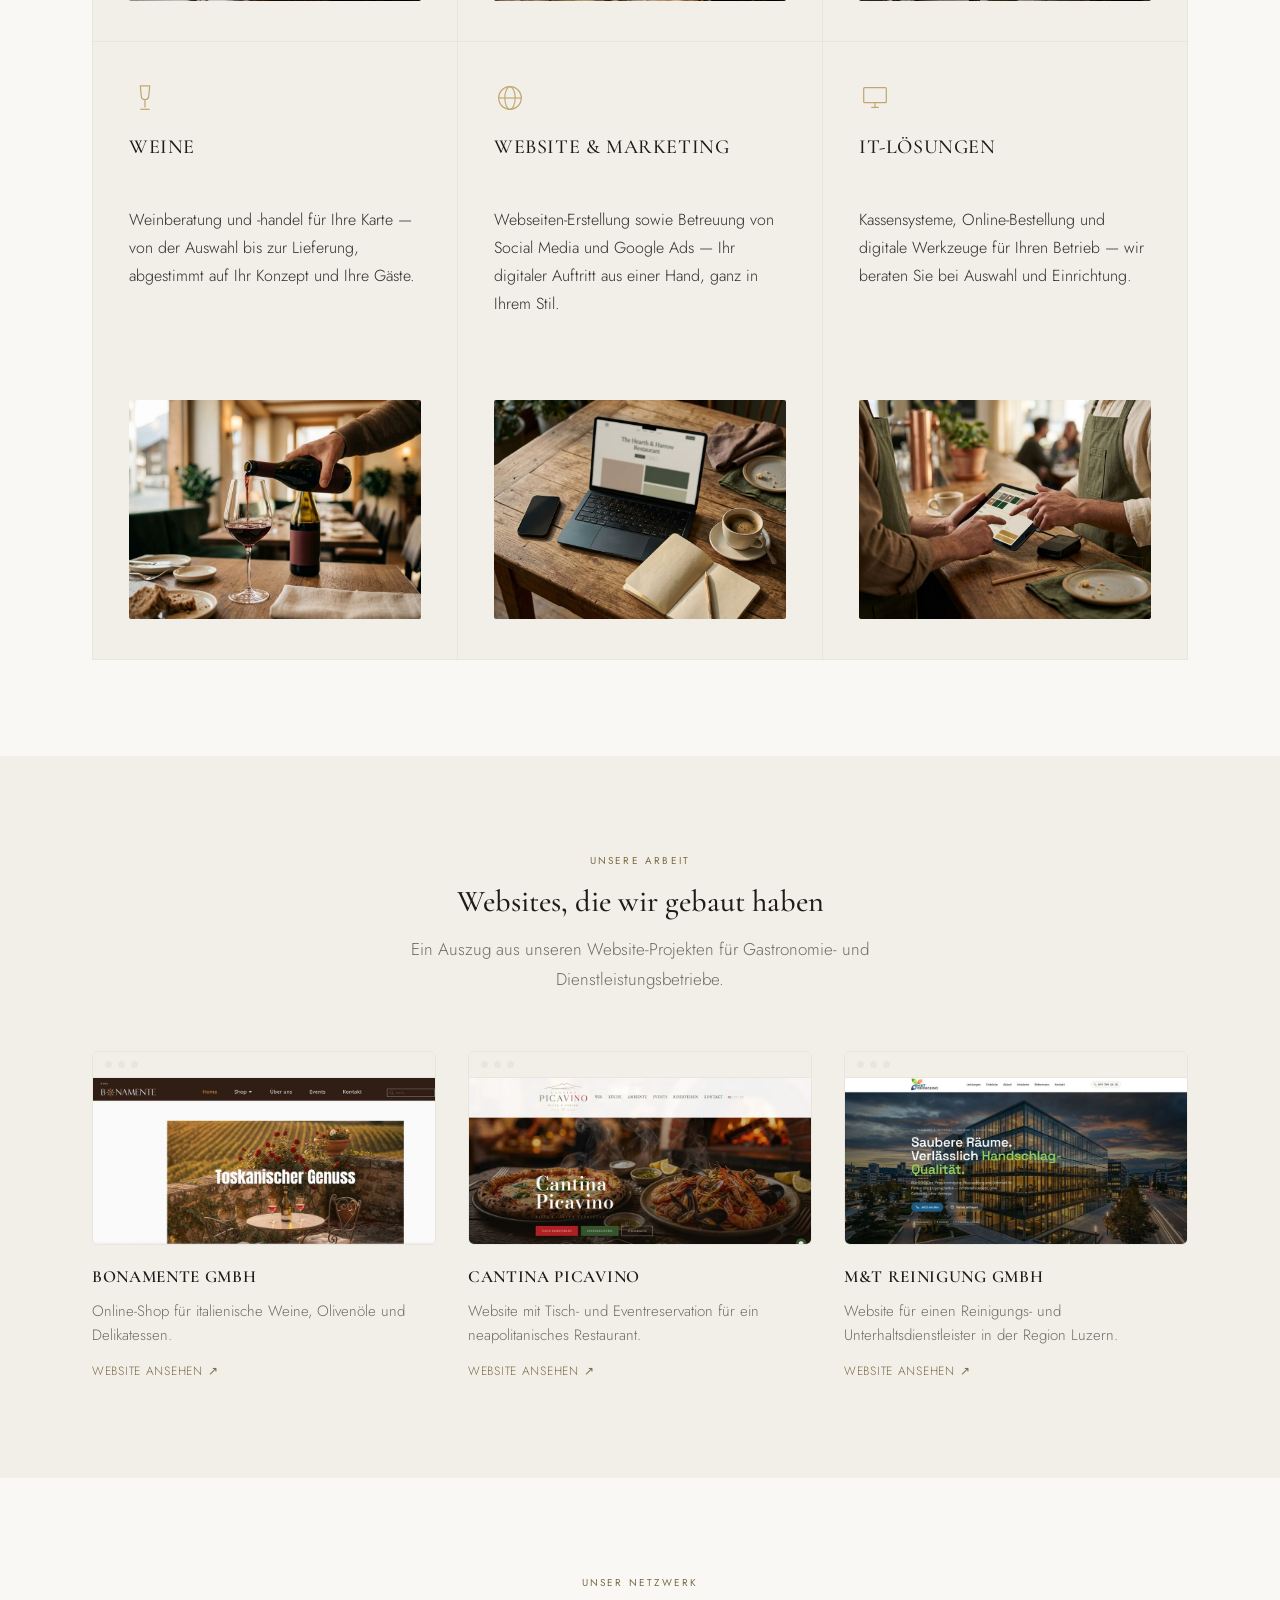
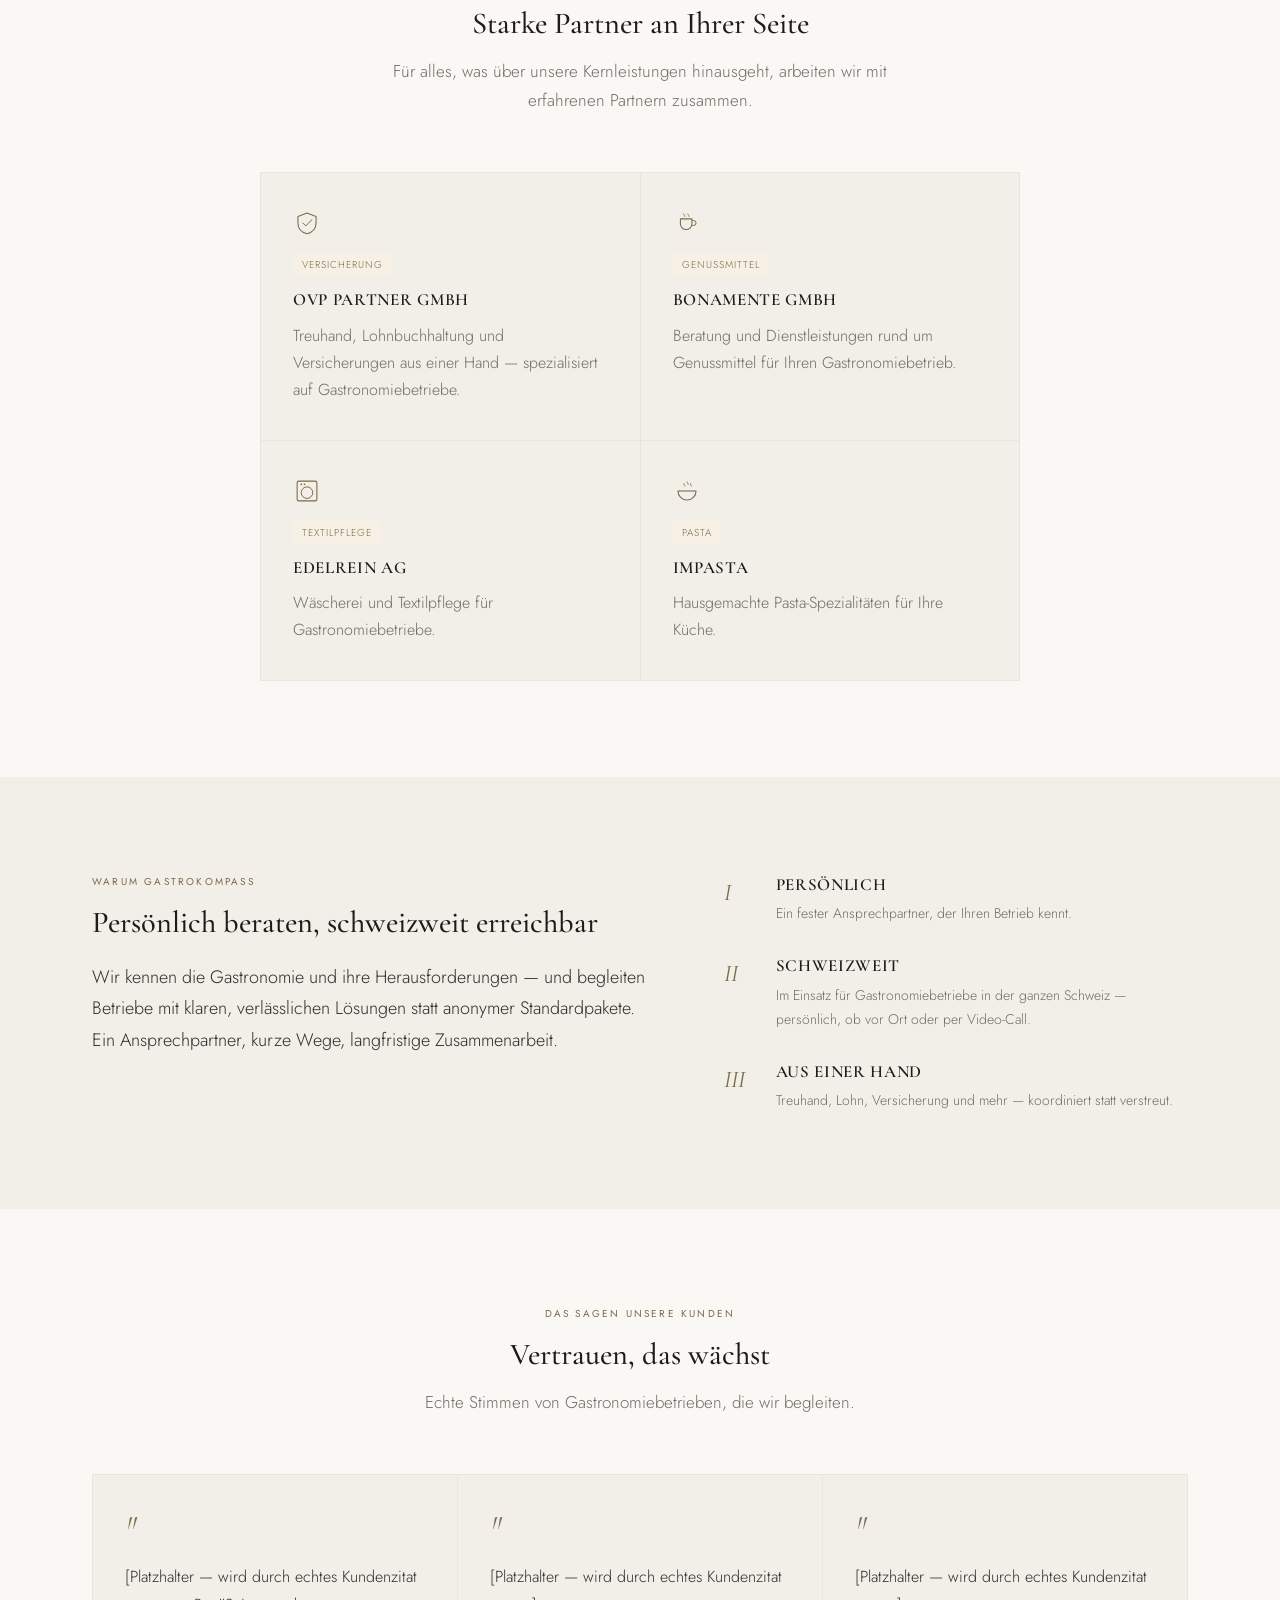
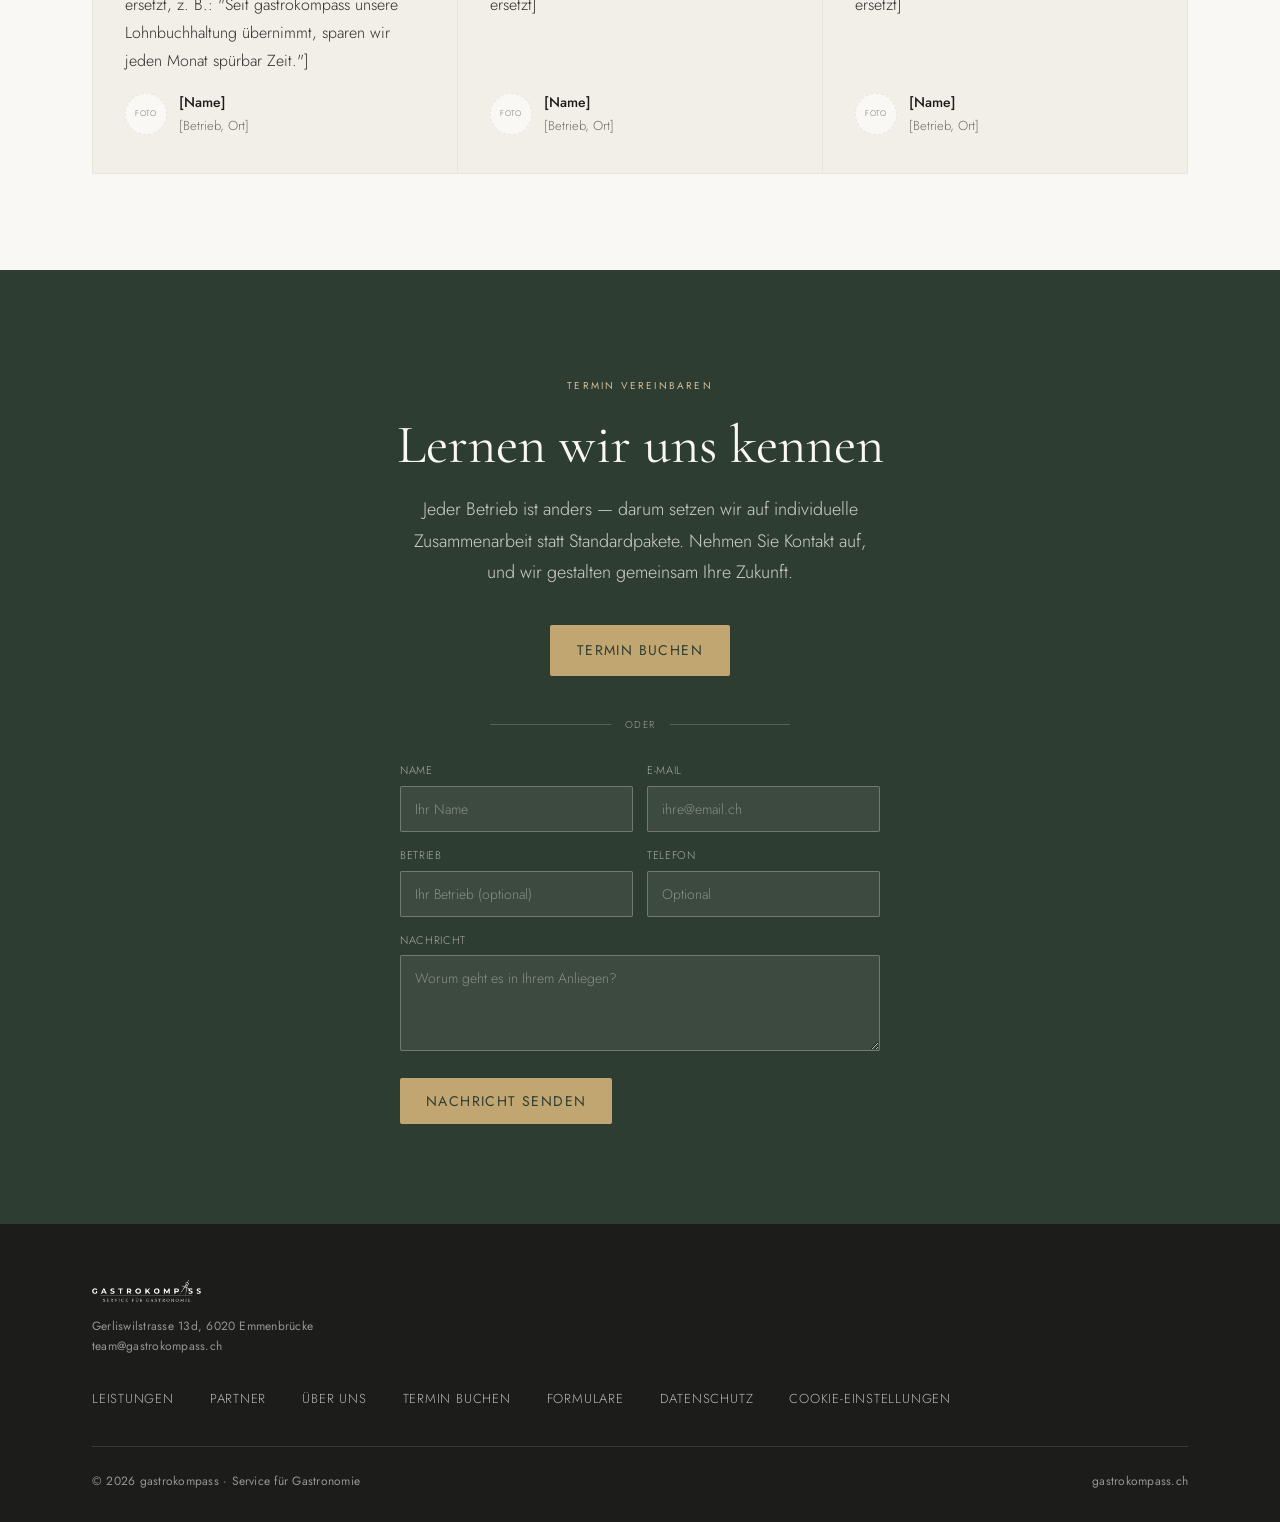
==== commit b98ccb14: "Referenzen-Sektion für Website-Projekte hinzufügen - Neue Sektion "Websites, die wir gebaut haben" m" ====
--- a/index.html
+++ b/index.html
@@ -60,6 +60,7 @@
     <a href="index.html" class="logo-link"><img src="img/logo.png" alt="gastrokompass" width="408" height="82"></a>
     <nav class="primary-nav">
       <a class="nav-link" href="#leistungen">Leistungen</a>
+      <a class="nav-link" href="#referenzen-web">Referenzen</a>
       <a class="nav-link" href="#partner">Partner</a>
       <a class="nav-link" href="#ueber-uns">Über uns</a>
     </nav>
@@ -72,6 +73,7 @@
   </div>
   <div class="mobile-panel" id="mobilePanel">
     <a href="#leistungen">Leistungen</a>
+    <a href="#referenzen-web">Referenzen</a>
     <a href="#partner">Partner</a>
     <a href="#ueber-uns">Über uns</a>
     <a href="#termin">Termin buchen</a>
@@ -168,6 +170,46 @@
         <p>Kassensysteme, Online-Bestellung und digitale Werkzeuge für Ihren Betrieb — wir beraten Sie bei Auswahl und Einrichtung.</p>
         <div class="img-slot"><img src="img/leistung-it.jpg" alt="Kassensystem auf einem Tablet wird an der Bar bedient" width="900" height="672" loading="lazy"></div>
       </div>
+    </div>
+  </div>
+</section>
+
+<!-- REFERENZEN WEBSITES -->
+<section class="block" id="referenzen-web">
+  <div class="wrap">
+    <div class="section-head">
+      <span class="eyebrow">Unsere Arbeit</span>
+      <h2 class="heading-section">Websites, die wir gebaut haben</h2>
+      <p class="lead">Ein Auszug aus unseren Website-Projekten für Gastronomie- und Dienstleistungsbetriebe.</p>
+    </div>
+    <div class="webref-grid">
+      <a class="webref-card" href="https://www.bona-mente.ch" target="_blank" rel="noopener">
+        <div class="webref-browser">
+          <div class="webref-browser-bar"><span></span><span></span><span></span></div>
+          <img src="img/referenz-bonamente.jpg" alt="Screenshot der Website von Bonamente GmbH" width="900" height="439" loading="lazy">
+        </div>
+        <h3 class="h3">Bonamente GmbH</h3>
+        <p>Online-Shop für italienische Weine, Olivenöle und Delikatessen.</p>
+        <span class="webref-link">Website ansehen ↗</span>
+      </a>
+      <a class="webref-card" href="https://www.picavino.ch" target="_blank" rel="noopener">
+        <div class="webref-browser">
+          <div class="webref-browser-bar"><span></span><span></span><span></span></div>
+          <img src="img/referenz-picavino.jpg" alt="Screenshot der Website von Cantina Picavino" width="900" height="439" loading="lazy">
+        </div>
+        <h3 class="h3">Cantina Picavino</h3>
+        <p>Website mit Tisch- und Eventreservation für ein neapolitanisches Restaurant.</p>
+        <span class="webref-link">Website ansehen ↗</span>
+      </a>
+      <a class="webref-card" href="https://mt-reinigung.ch" target="_blank" rel="noopener">
+        <div class="webref-browser">
+          <div class="webref-browser-bar"><span></span><span></span><span></span></div>
+          <img src="img/referenz-mt-reinigung.jpg" alt="Screenshot der Website von M&amp;T Reinigung GmbH" width="900" height="439" loading="lazy">
+        </div>
+        <h3 class="h3">M&amp;T Reinigung GmbH</h3>
+        <p>Website für einen Reinigungs- und Unterhaltsdienstleister in der Region Luzern.</p>
+        <span class="webref-link">Website ansehen ↗</span>
+      </a>
     </div>
   </div>
 </section>
--- a/css/home.css
+++ b/css/home.css
@@ -71,6 +71,56 @@
   .service-card .heading-card, .service-card p{ min-height:auto; }
 }
 
+/* ===== REFERENZEN WEBSITES ===== */
+.webref-grid{
+  display:grid;
+  grid-template-columns:repeat(3, 1fr);
+  gap:32px;
+}
+.webref-card{
+  display:flex;
+  flex-direction:column;
+  gap:6px;
+  color:inherit;
+  text-decoration:none;
+}
+.webref-browser{
+  border:1px solid var(--gray-light);
+  border-radius:6px;
+  overflow:hidden;
+  margin-bottom:14px;
+  background:var(--white-pure);
+  transition:box-shadow .2s ease, transform .2s ease;
+}
+.webref-card:hover .webref-browser{
+  box-shadow:0 14px 32px rgba(28,28,26,0.12);
+  transform:translateY(-2px);
+}
+.webref-browser-bar{
+  display:flex;
+  gap:6px;
+  align-items:center;
+  padding:9px 12px;
+  background:var(--white-warm);
+  border-bottom:1px solid var(--gray-light);
+}
+.webref-browser-bar span{
+  width:7px; height:7px; border-radius:50%;
+  background:var(--gray-light);
+}
+.webref-browser img{ width:100%; height:auto; display:block; }
+.webref-card .h3{ margin-bottom:4px; }
+.webref-card p{ font-size:15px; color:var(--gray-mid); line-height:1.6; }
+.webref-link{
+  margin-top:8px;
+  font-family:var(--font-body);
+  font-size:12px;
+  letter-spacing:0.06em;
+  text-transform:uppercase;
+  color:var(--accent-text);
+}
+@media (max-width:900px){ .webref-grid{ grid-template-columns:1fr; max-width:480px; margin:0 auto; } }
+
 /* ===== PARTNER ===== */
 .partner-grid{
   display:grid;
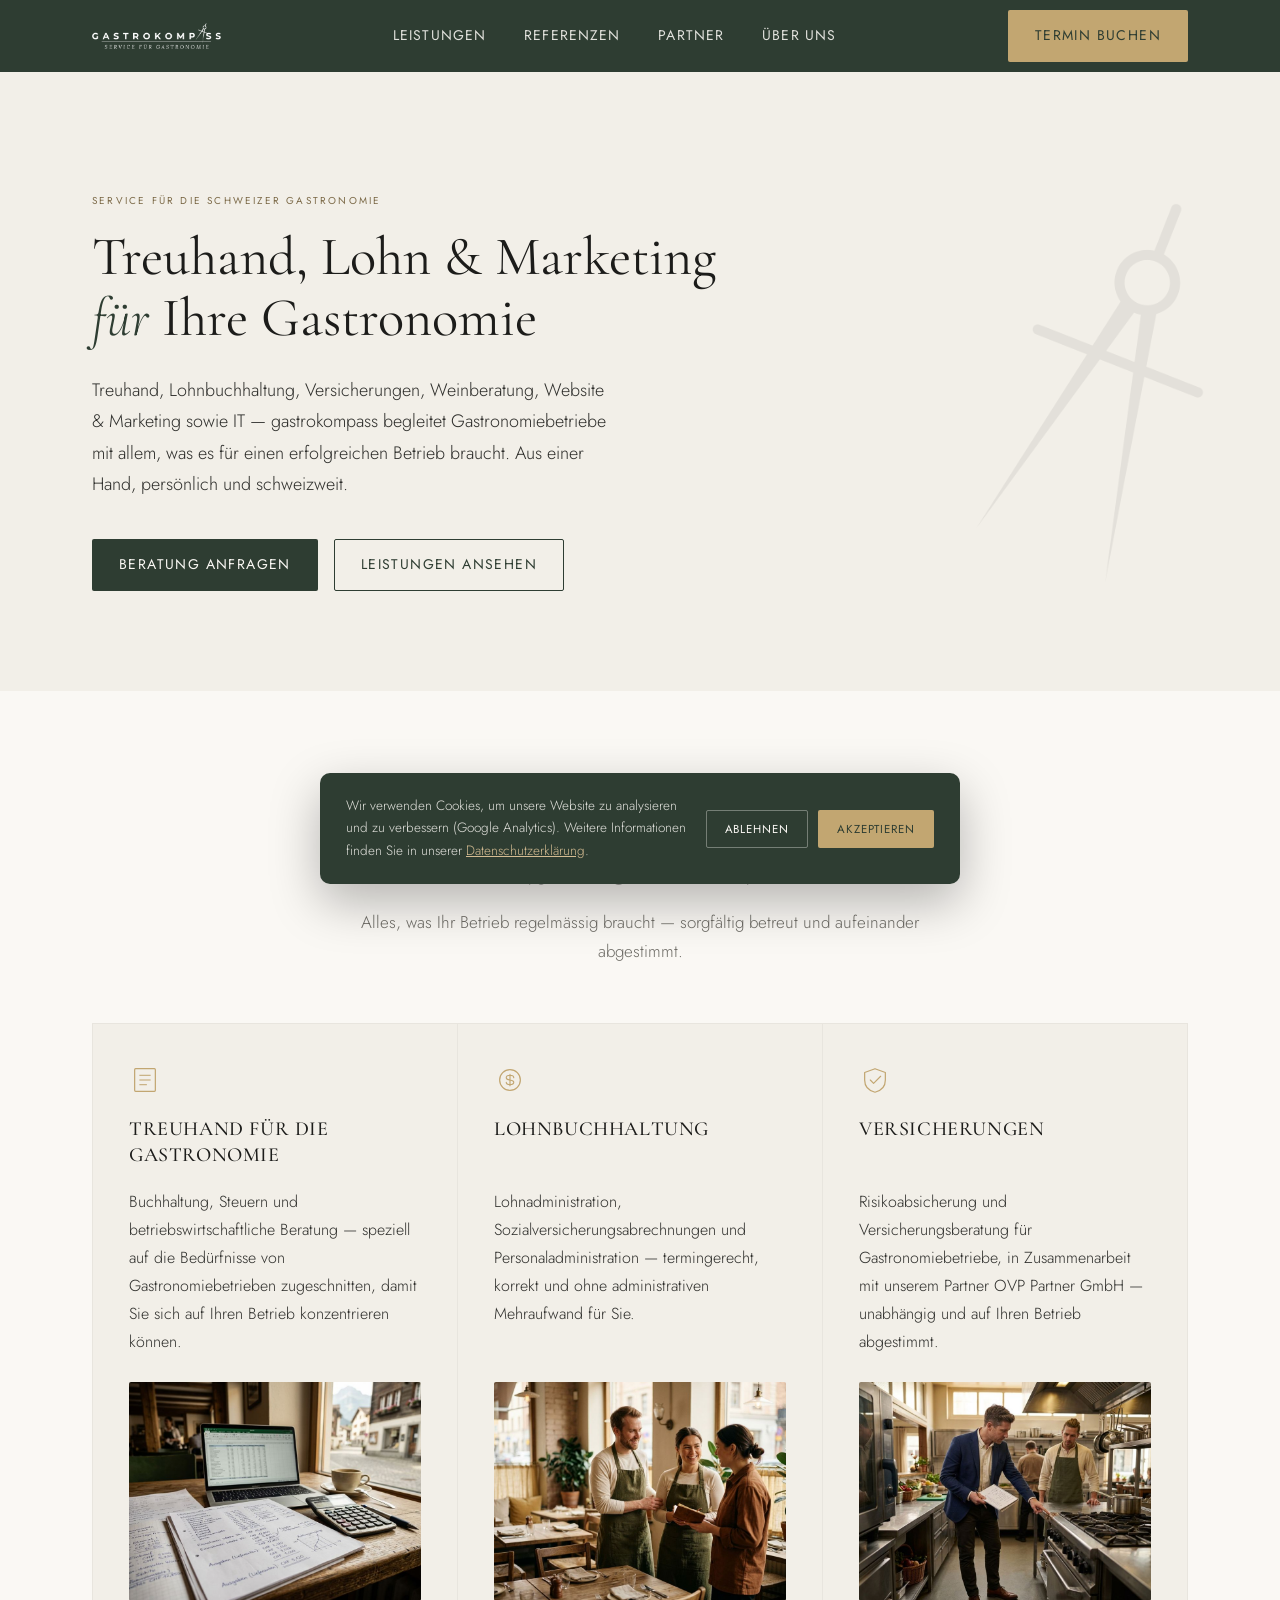
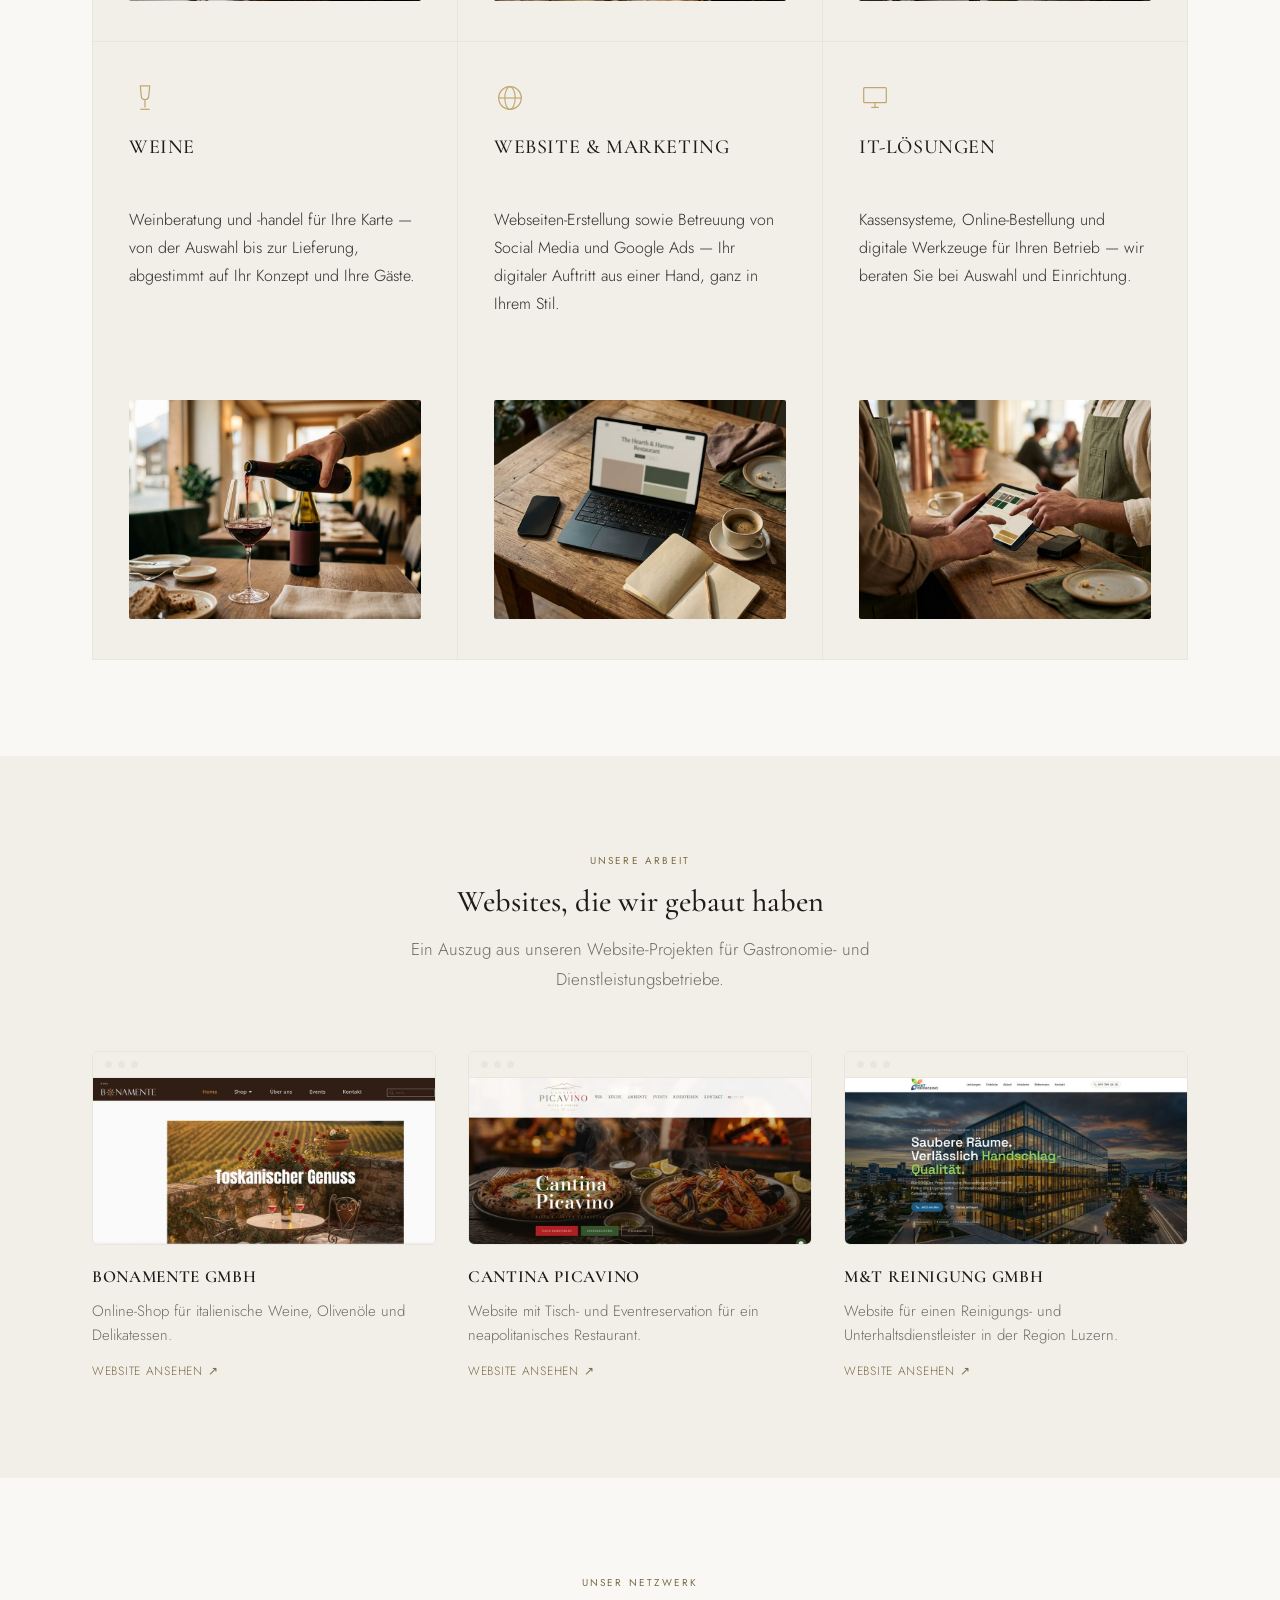
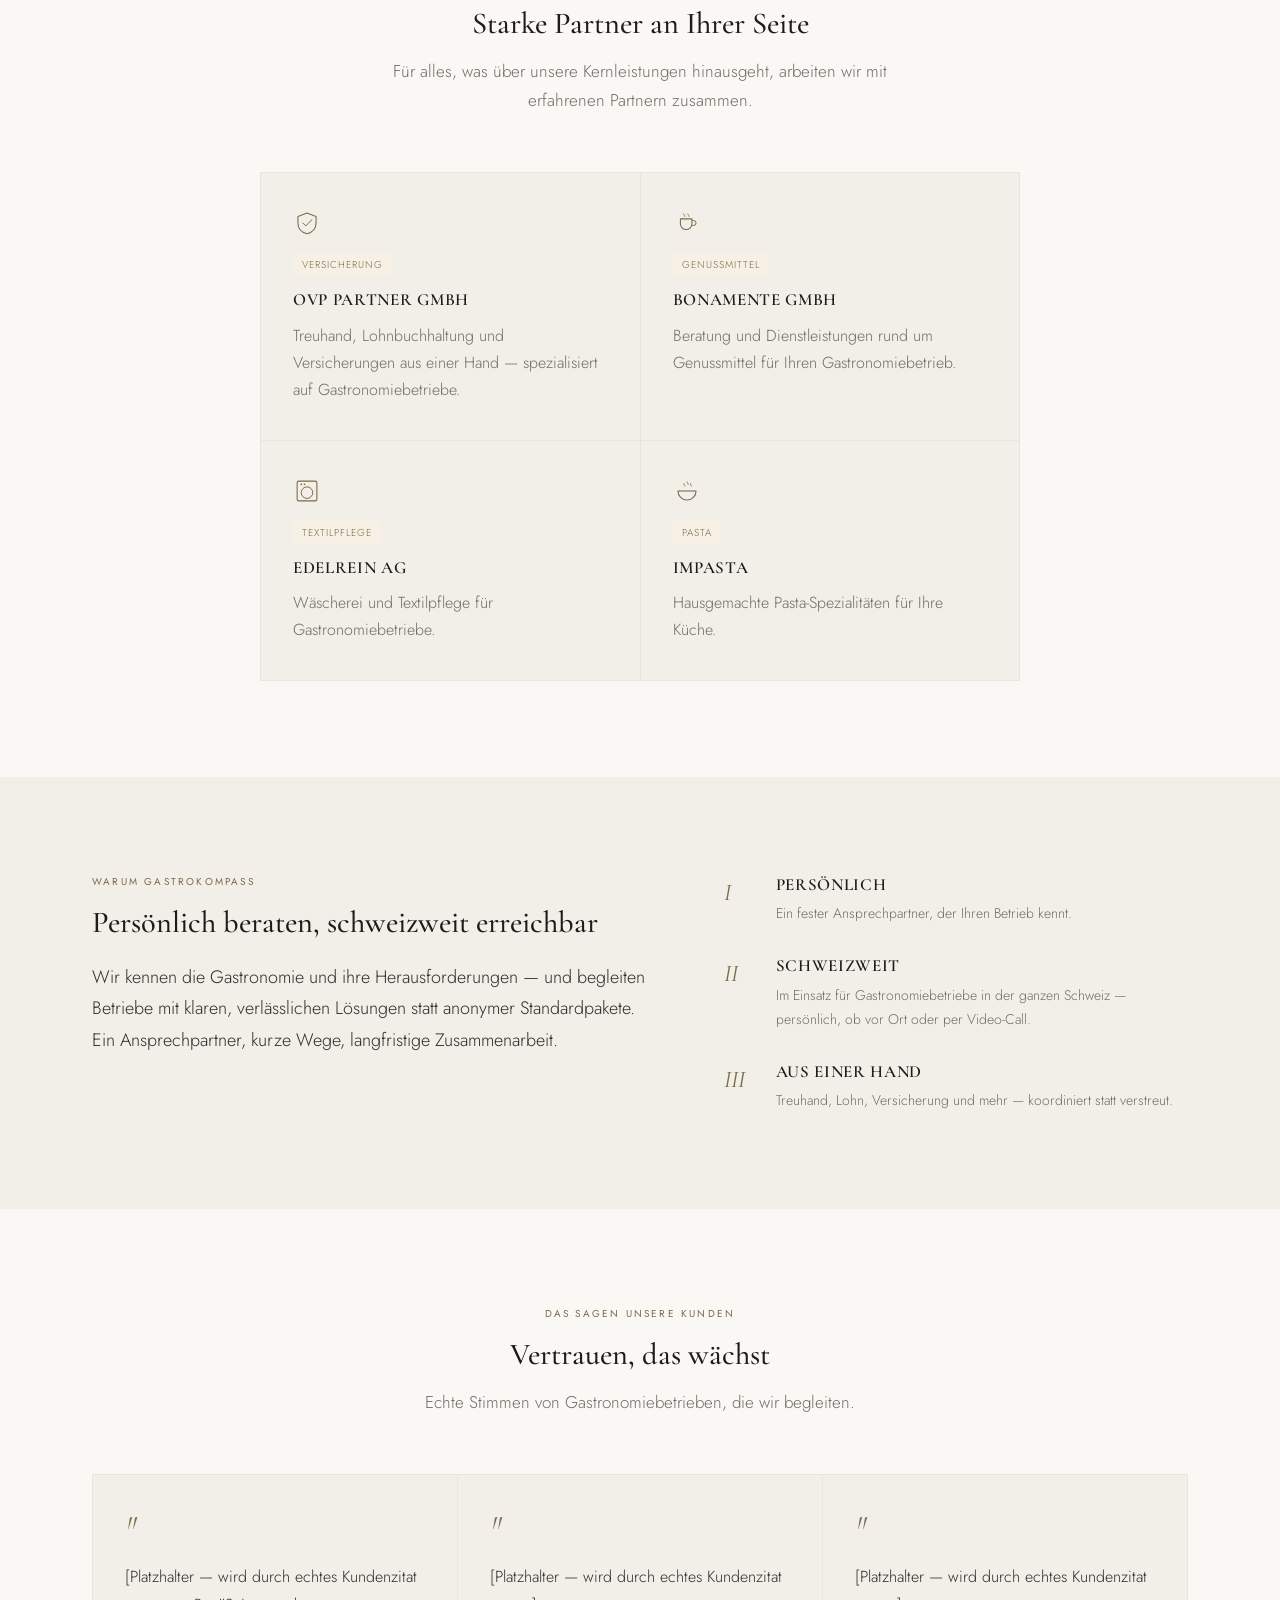
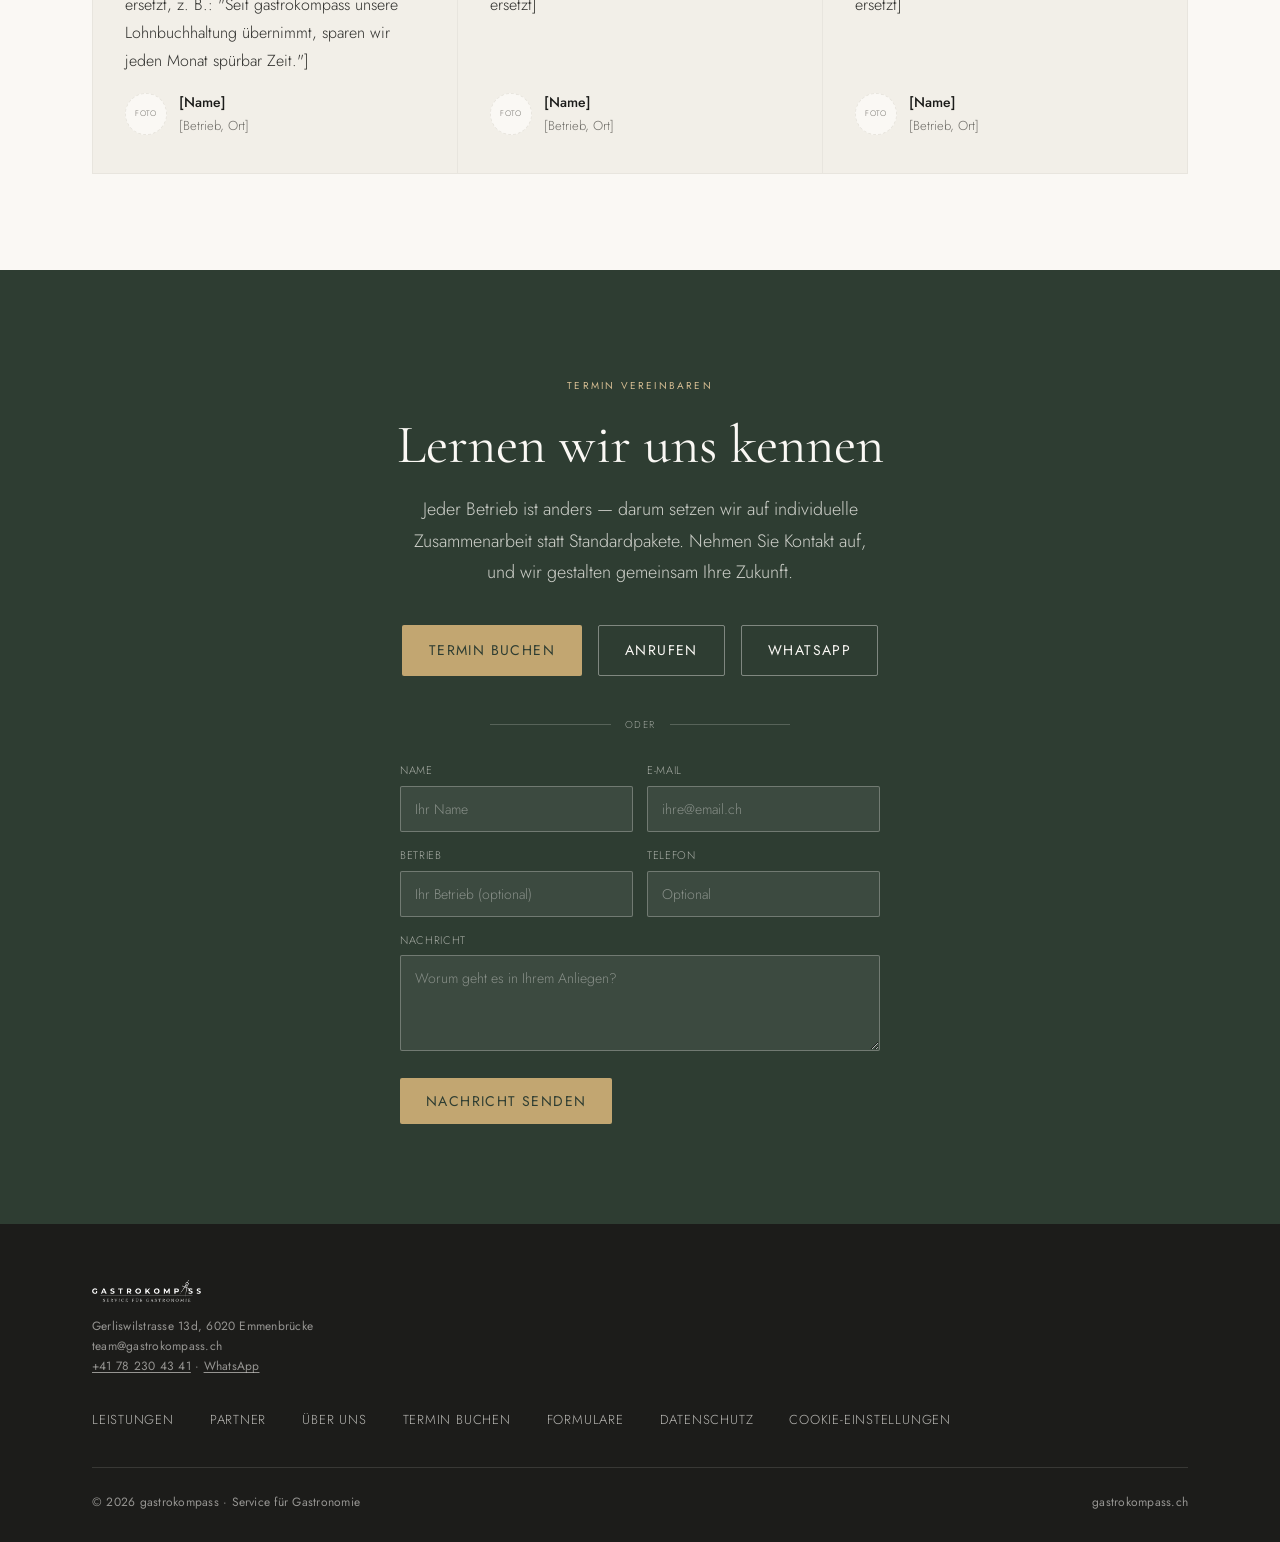
==== commit a17488b3: "Telefon- und WhatsApp-Links ergänzen - Klick-zum-Anrufen (tel:+41782304341) und WhatsApp-Chat-Link  " ====
--- a/index.html
+++ b/index.html
@@ -357,6 +357,8 @@
     <p class="lead">Jeder Betrieb ist anders — darum setzen wir auf individuelle Zusammenarbeit statt Standardpakete. Nehmen Sie Kontakt auf, und wir gestalten gemeinsam Ihre Zukunft.</p>
     <div class="termin-ctas">
       <a href="https://calendar.app.google/rHeWn8AhMSSerVUW8" target="_blank" rel="noopener" class="btn btn-on-dark">Termin buchen</a>
+      <a href="tel:+41782304341" class="btn btn-ghost-on-dark">Anrufen</a>
+      <a href="https://wa.me/41782304341" target="_blank" rel="noopener" class="btn btn-ghost-on-dark">WhatsApp</a>
     </div>
 
     <div class="termin-divider">
@@ -410,7 +412,7 @@
     <div class="footer-top">
       <div class="footer-col">
         <div class="footer-logo"><img src="img/logo.png" alt="gastrokompass" width="408" height="82"></div>
-        <p class="caption">Gerliswilstrasse 13d, 6020 Emmenbrücke<br>team@gastrokompass.ch</p>
+        <p class="caption">Gerliswilstrasse 13d, 6020 Emmenbrücke<br>team@gastrokompass.ch<br><a href="tel:+41782304341">+41 78 230 43 41</a> · <a href="https://wa.me/41782304341" target="_blank" rel="noopener">WhatsApp</a></p>
       </div>
       <nav class="footer-nav">
         <a href="#leistungen">Leistungen</a>
--- a/css/base.css
+++ b/css/base.css
@@ -239,6 +239,8 @@
 }
 .footer-logo img{ height:22px; width:auto; filter:brightness(0) invert(1); margin-bottom:14px; }
 .footer-col .caption{ color:rgba(250,248,244,0.55); }
+.footer-col .caption a{ text-decoration:underline; text-underline-offset:2px; }
+.footer-col .caption a:hover{ color:var(--accent-light); }
 .footer-nav{ display:flex; gap:36px; flex-wrap:wrap; }
 .footer-nav a{
   font-family:var(--font-body);
